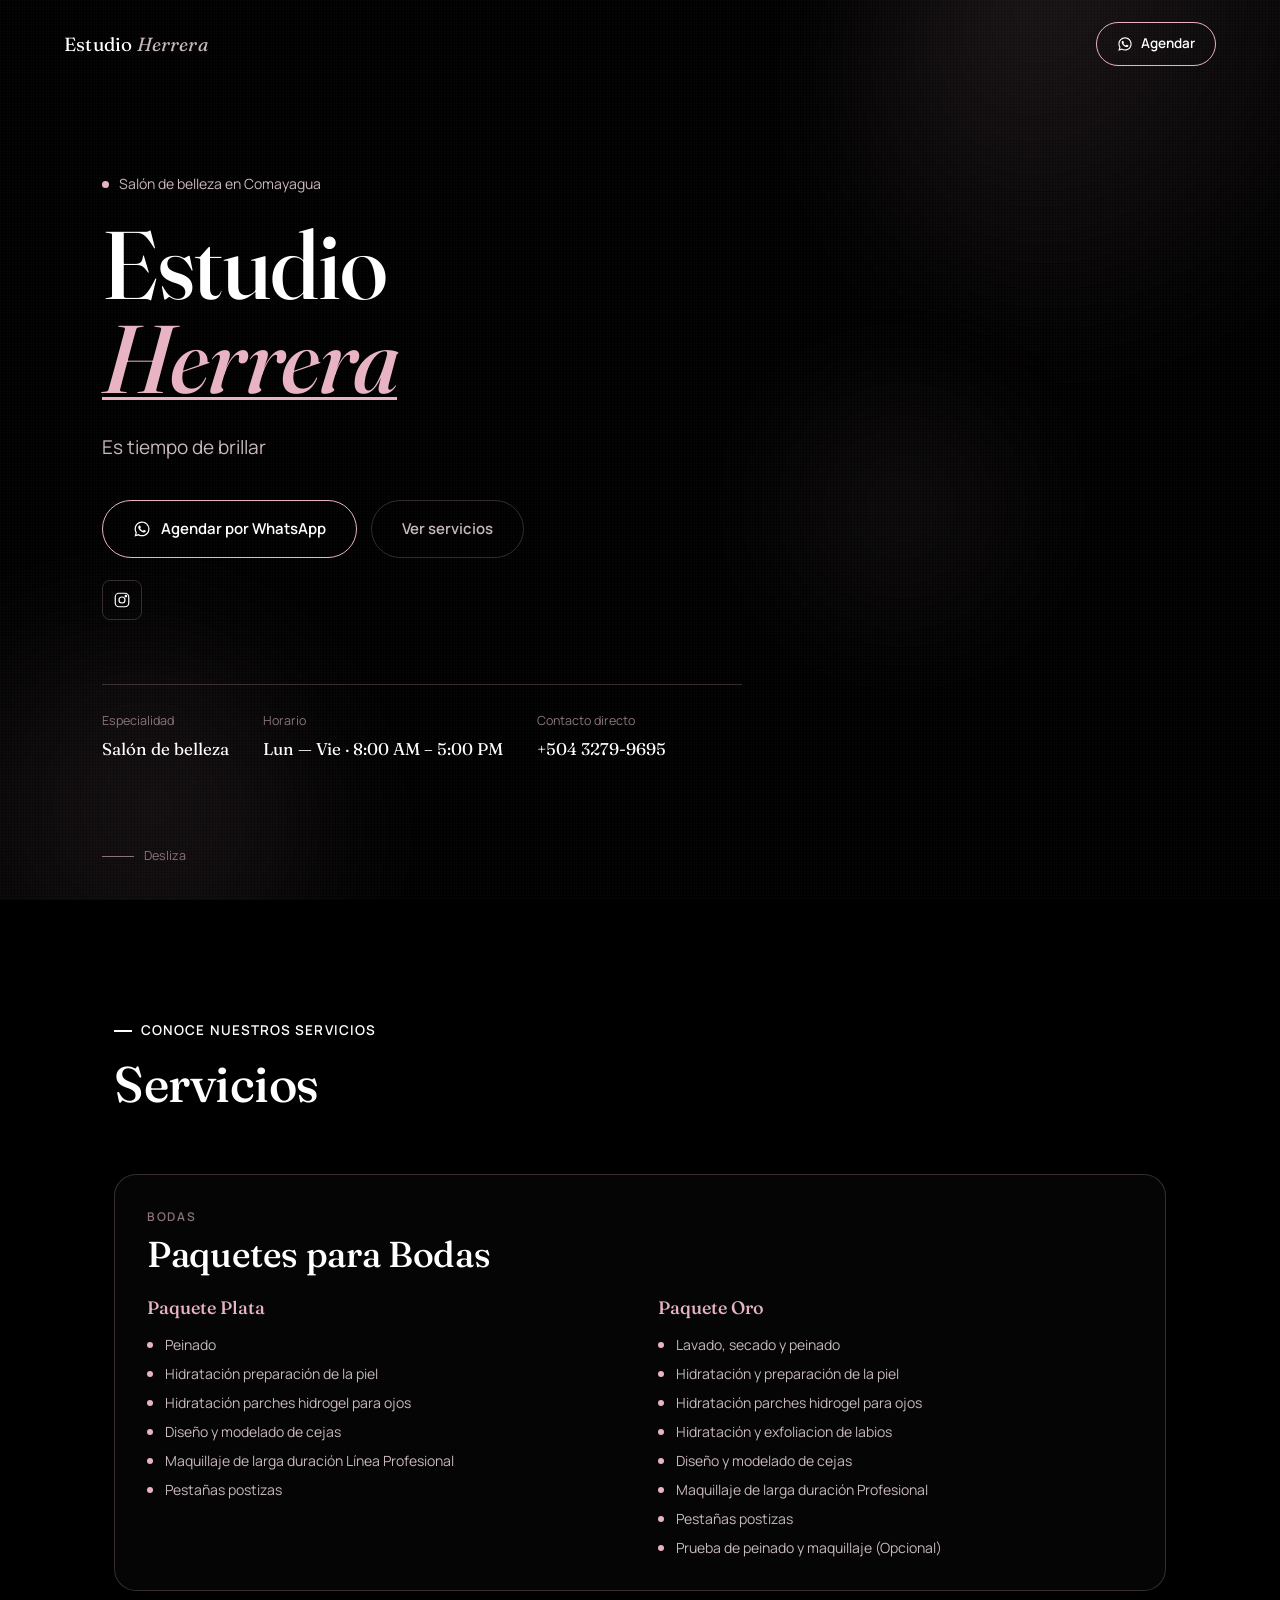
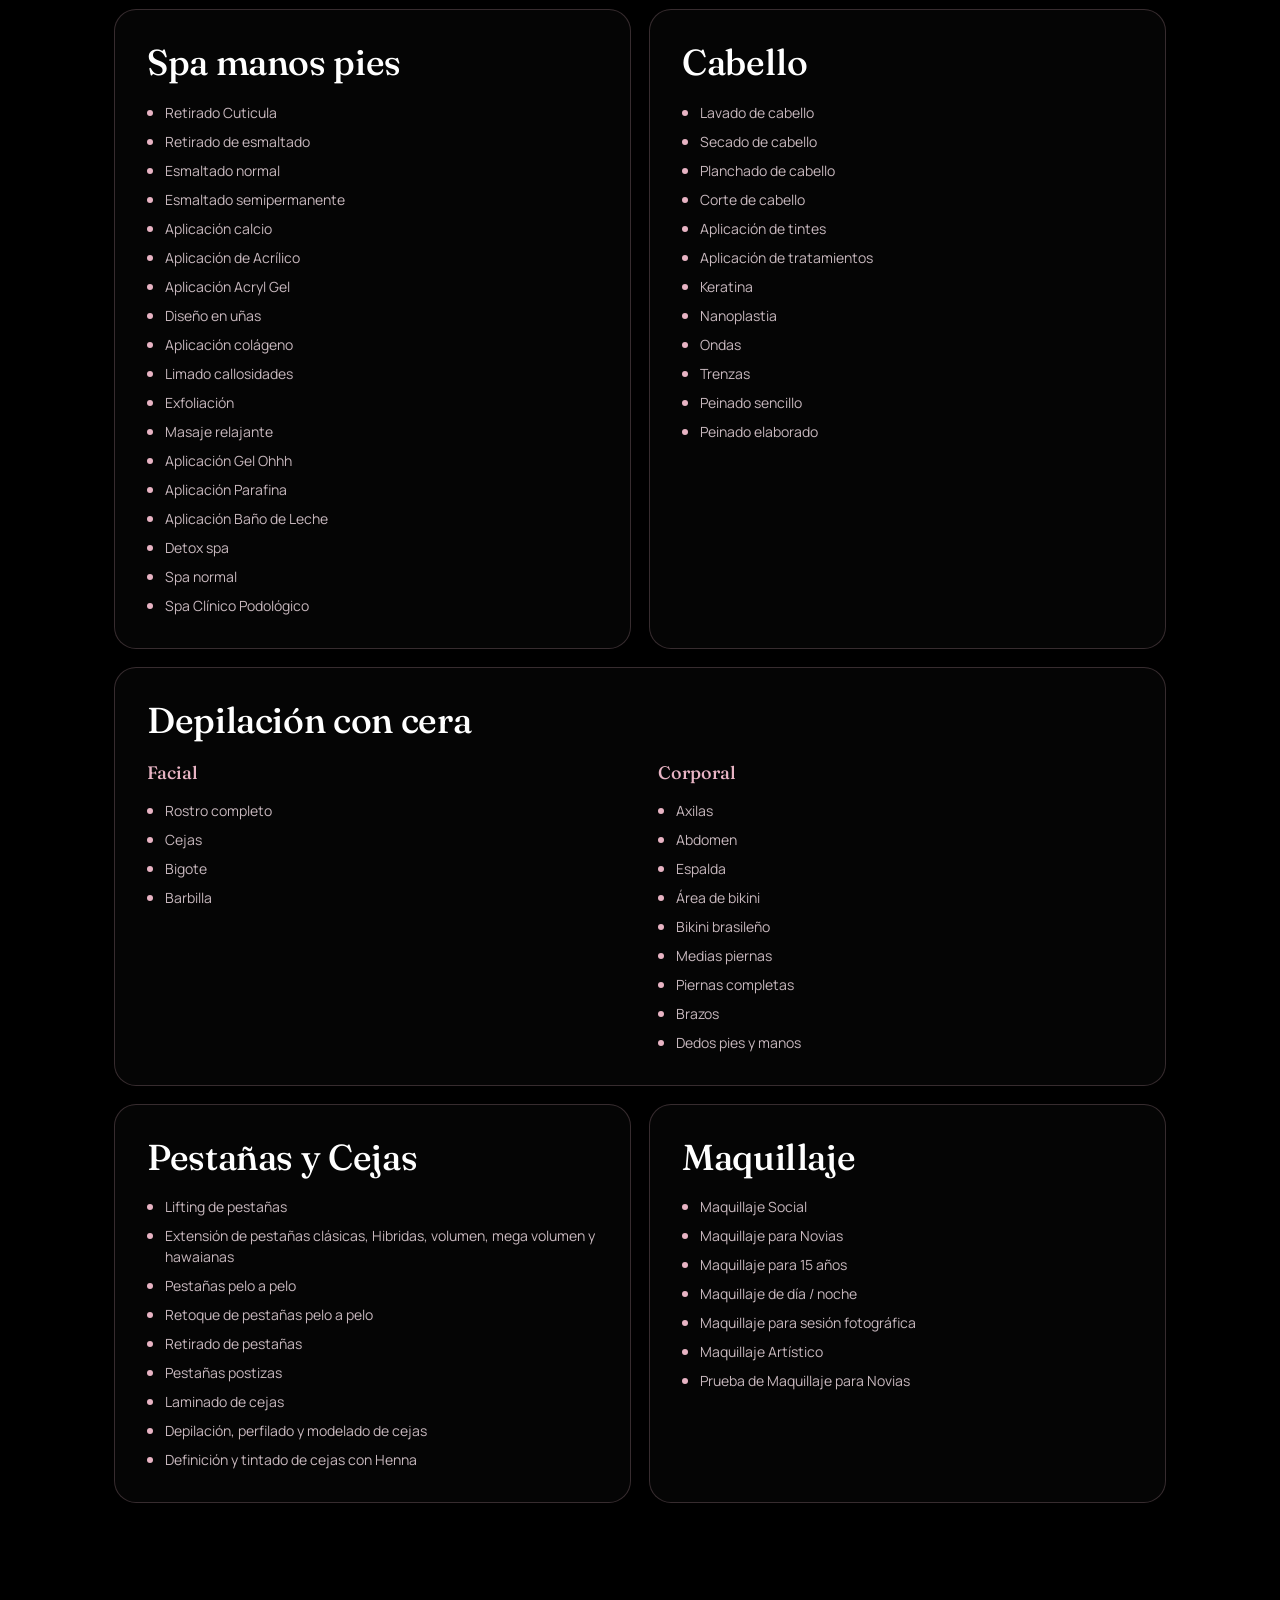
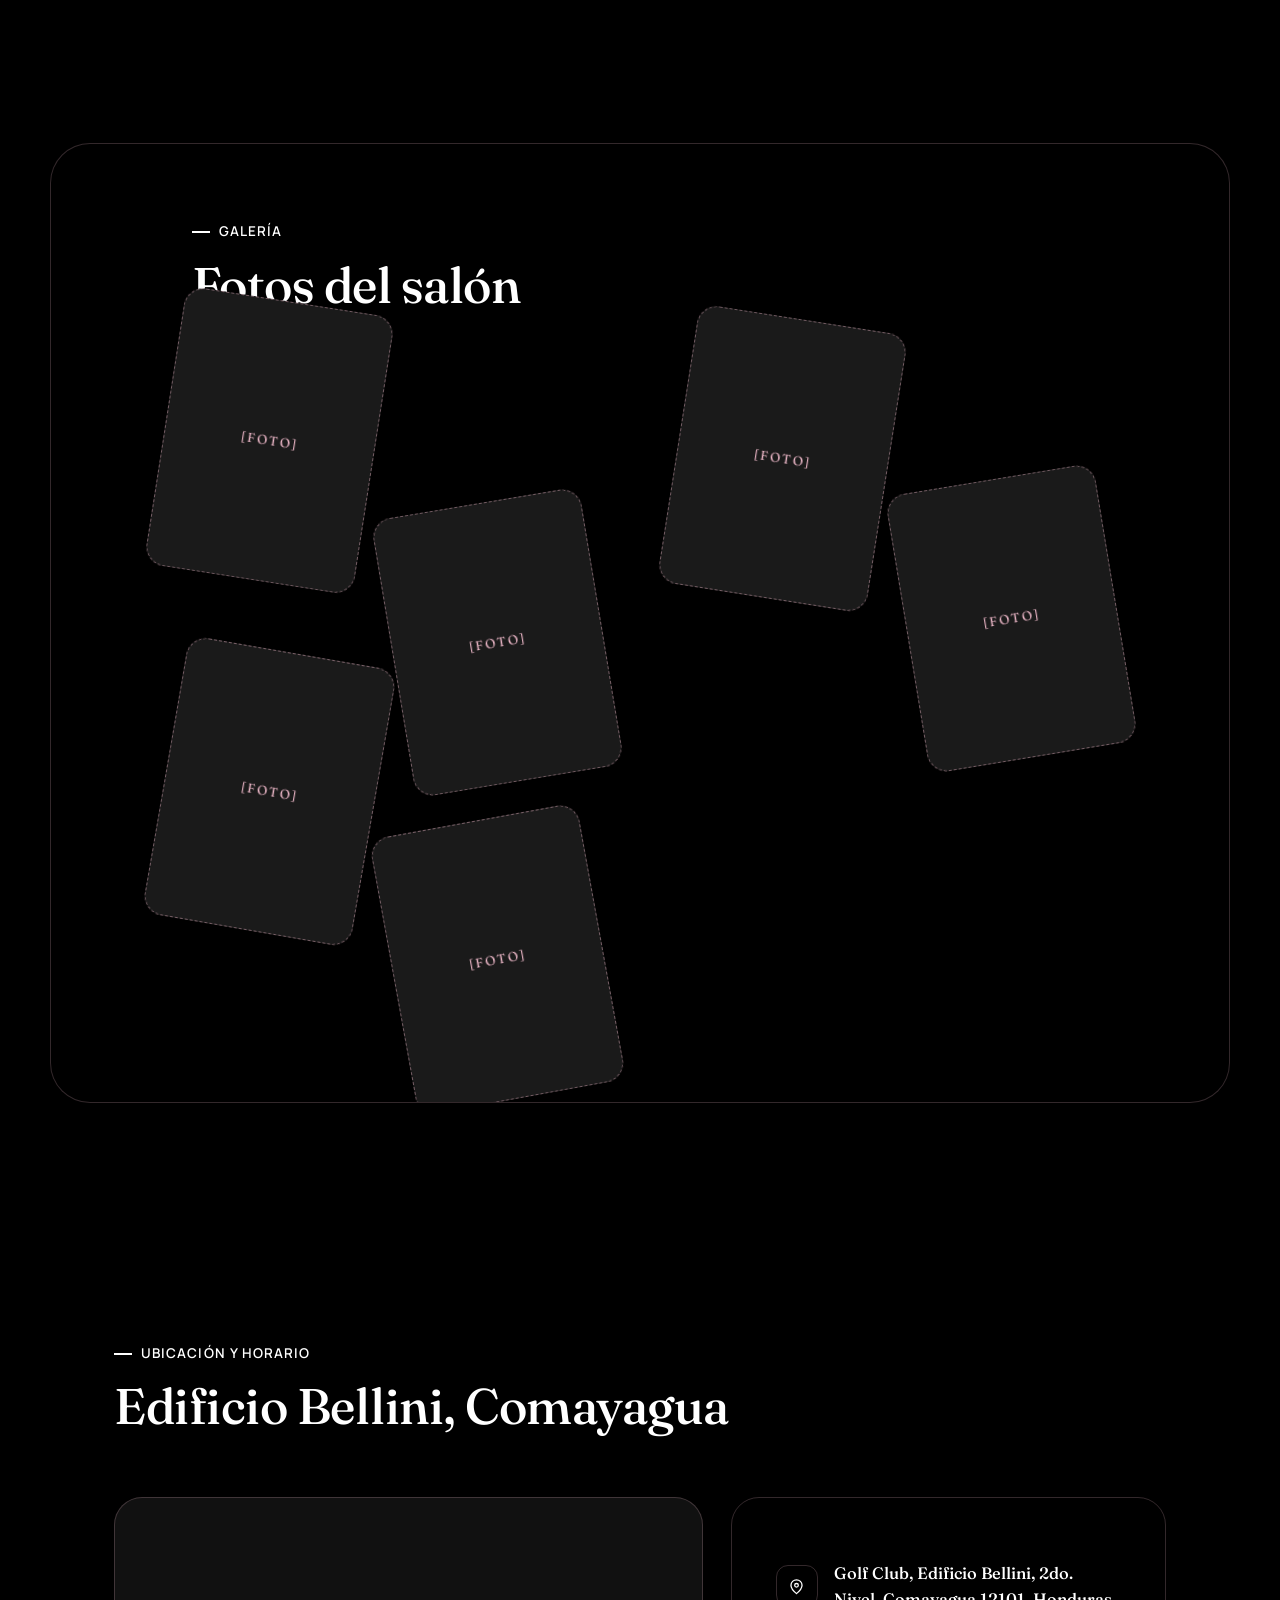
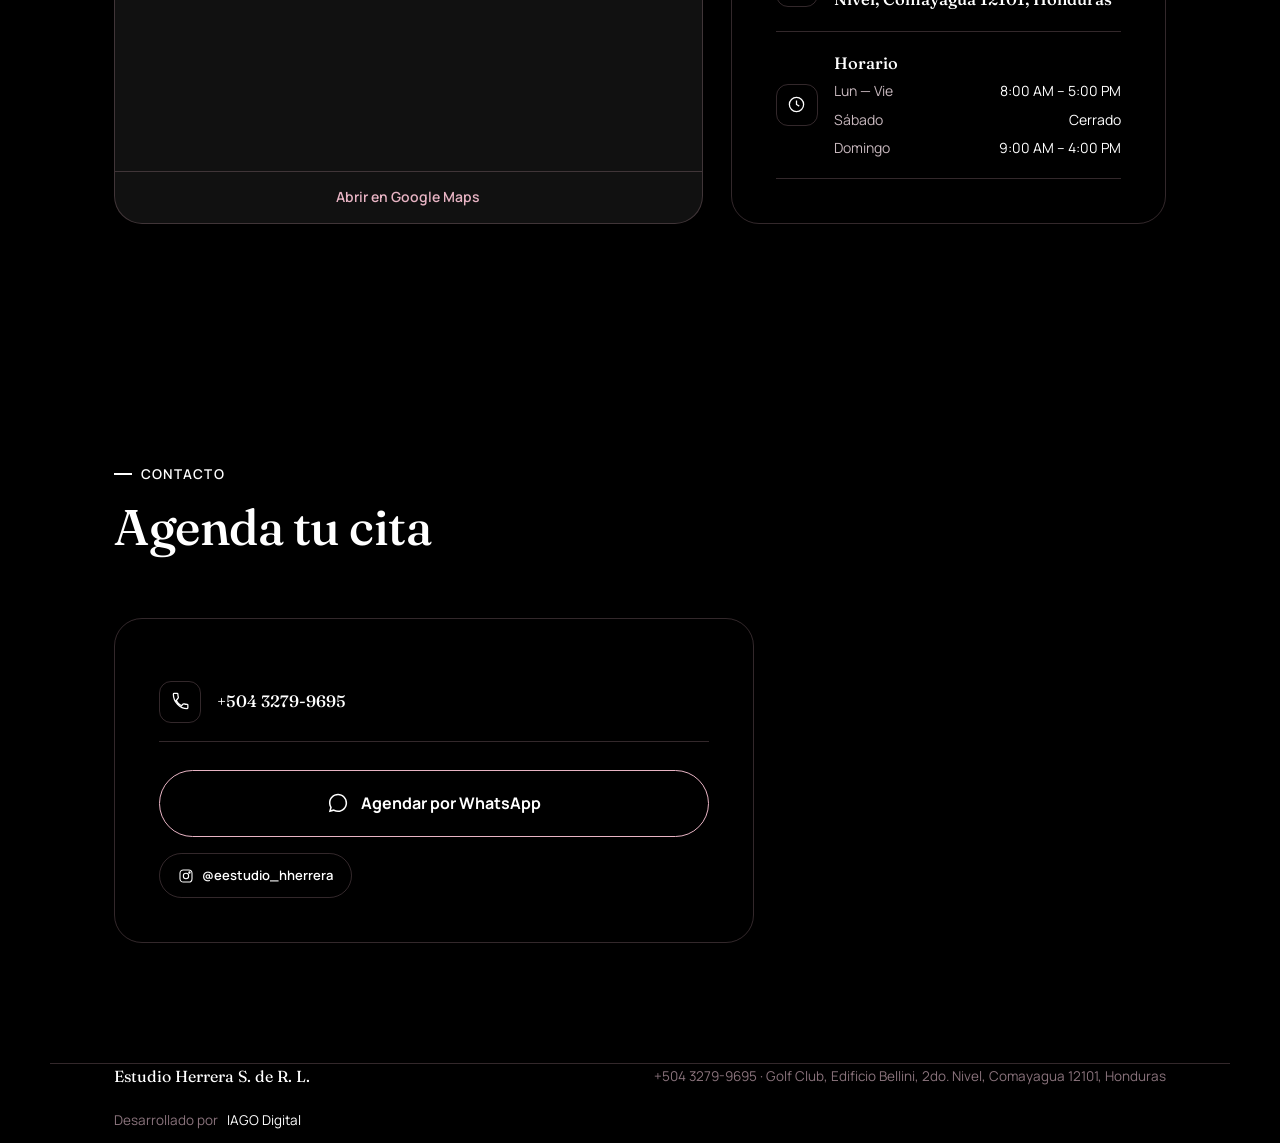
==== index.html @ 29c62c97 "Reskin the salon template for Estudio Herrera. Use the Comayagua address, WhatsApp, hours, Instagram" ====
<!DOCTYPE html>
<html lang="es">
<head>
<meta charset="UTF-8">
<meta name="viewport" content="width=device-width, initial-scale=1.0, viewport-fit=cover">
<meta name="description" content="Estudio Herrera, salón de belleza en Golf Club, Edificio Bellini, 2do. Nivel, Comayagua. Cabello, maquillaje, pestañas, cejas, spa de manos y pies, depilación con cera y paquetes para bodas. Agenda por WhatsApp.">
<meta name="theme-color" content="#000000">
<title>Estudio Herrera | Salón de Belleza en Comayagua</title>
<link rel="stylesheet" href="styles.css">
</head>
<body>

<nav class="nav" id="nav">
  <a href="#top" class="nav-brand" id="nav-brand"><span id="nav-name"></span></a>
  <a href="#" class="nav-cta" id="nav-whatsapp" target="_blank" rel="noopener">
    <svg viewBox="0 0 24 24" fill="currentColor" aria-hidden="true"><path d="M12.04 2C6.58 2 2.13 6.45 2.13 11.91c0 1.75.46 3.46 1.32 4.96L2.05 22l5.25-1.38a9.9 9.9 0 0 0 4.74 1.21h.01c5.46 0 9.9-4.45 9.9-9.91 0-2.65-1.03-5.13-2.9-7C17.18 3.03 14.7 2 12.04 2Zm0 18.14h-.01a8.2 8.2 0 0 1-4.19-1.15l-.3-.18-3.12.82.83-3.04-.2-.31a8.23 8.23 0 0 1-1.26-4.37c0-4.55 3.7-8.25 8.26-8.25 2.2 0 4.27.86 5.83 2.42a8.18 8.18 0 0 1 2.41 5.84c0 4.55-3.71 8.22-8.25 8.22Zm4.52-6.16c-.25-.12-1.47-.72-1.69-.81-.23-.08-.4-.12-.56.13-.17.25-.65.81-.79.97-.15.17-.29.19-.54.06-.25-.12-1.04-.38-1.99-1.22-.73-.66-1.23-1.46-1.37-1.71-.15-.25-.02-.38.11-.51.11-.11.25-.29.37-.44.12-.15.16-.25.24-.42.08-.17.04-.31-.02-.44-.06-.12-.56-1.34-.76-1.84-.2-.48-.4-.42-.56-.42h-.48c-.17 0-.44.06-.67.31-.23.25-.87.85-.87 2.08 0 1.22.89 2.4 1.02 2.57.12.17 1.75 2.67 4.24 3.75.59.26 1.06.41 1.42.52.6.19 1.14.16 1.57.1.48-.07 1.47-.6 1.68-1.18.21-.58.21-1.08.15-1.18-.06-.1-.23-.16-.48-.28Z"/></svg>
    <span id="nav-cta-label"></span>
  </a>
</nav>

<header class="hero" id="top">
  <div class="hero-media" id="hero-media" hidden>
    <img src="" alt="" class="hero-img" id="hero-img">
    <div class="hero-media-overlay"></div>
  </div>
  <div class="hero-field">
    <div class="blob blob-a" data-parallax="0.18"></div>
    <div class="blob blob-b" data-parallax="0.28"></div>
    <div class="blob blob-c" data-parallax="0.4"></div>
  </div>
  <div class="hero-grain"></div>

  <div class="wrap hero-inner">
    <div class="eyebrow-row" data-reveal style="--delay:0s">
      <span class="eyebrow-dot"></span>
      <span id="hero-eyebrow"></span>
    </div>
    <h1 data-reveal style="--delay:.1s" id="hero-title"></h1>
    <p class="hero-desc" data-reveal style="--delay:.2s" id="hero-sub"></p>
    <div class="hero-actions" data-reveal style="--delay:.3s">
      <a href="#" class="btn btn-primary" id="hero-whatsapp" target="_blank" rel="noopener">
        <svg viewBox="0 0 24 24" fill="currentColor" aria-hidden="true"><path d="M12.04 2C6.58 2 2.13 6.45 2.13 11.91c0 1.75.46 3.46 1.32 4.96L2.05 22l5.25-1.38a9.9 9.9 0 0 0 4.74 1.21h.01c5.46 0 9.9-4.45 9.9-9.91 0-2.65-1.03-5.13-2.9-7C17.18 3.03 14.7 2 12.04 2Zm0 18.14h-.01a8.2 8.2 0 0 1-4.19-1.15l-.3-.18-3.12.82.83-3.04-.2-.31a8.23 8.23 0 0 1-1.26-4.37c0-4.55 3.7-8.25 8.26-8.25 2.2 0 4.27.86 5.83 2.42a8.18 8.18 0 0 1 2.41 5.84c0 4.55-3.71 8.22-8.25 8.22Zm4.52-6.16c-.25-.12-1.47-.72-1.69-.81-.23-.08-.4-.12-.56.13-.17.25-.65.81-.79.97-.15.17-.29.19-.54.06-.25-.12-1.04-.38-1.99-1.22-.73-.66-1.23-1.46-1.37-1.71-.15-.25-.02-.38.11-.51.11-.11.25-.29.37-.44.12-.15.16-.25.24-.42.08-.17.04-.31-.02-.44-.06-.12-.56-1.34-.76-1.84-.2-.48-.4-.42-.56-.42h-.48c-.17 0-.44.06-.67.31-.23.25-.87.85-.87 2.08 0 1.22.89 2.4 1.02 2.57.12.17 1.75 2.67 4.24 3.75.59.26 1.06.41 1.42.52.6.19 1.14.16 1.57.1.48-.07 1.47-.6 1.68-1.18.21-.58.21-1.08.15-1.18-.06-.1-.23-.16-.48-.28Z"/></svg>
        <span id="hero-cta"></span>
      </a>
      <a href="#servicios" class="btn btn-ghost" id="hero-secondary"></a>
    </div>
    <div class="hero-social" data-reveal style="--delay:.32s">
      <a href="#" class="hero-social-btn" id="hero-instagram" target="_blank" rel="noopener" aria-label="Instagram">
        <svg viewBox="0 0 24 24" fill="none" stroke="currentColor" stroke-width="1.6" aria-hidden="true"><rect x="3" y="3" width="18" height="18" rx="5"/><circle cx="12" cy="12" r="4"/><circle cx="17.2" cy="6.8" r="1"/></svg>
      </a>
    </div>
    <div class="hero-meta" data-reveal style="--delay:.35s">
      <div class="item">
        <span class="label" id="meta-specialty-label"></span>
        <span class="value" id="meta-specialty"></span>
      </div>
      <div class="item">
        <span class="label" id="meta-hours-label"></span>
        <span class="value" id="meta-hours"></span>
      </div>
      <div class="item">
        <span class="label" id="meta-contact-label"></span>
        <span class="value" id="meta-contact"></span>
      </div>
    </div>
  </div>
  <div class="scroll-cue" id="scroll-cue"><span class="line"></span><span id="hero-scroll"></span></div>
</header>

<section id="servicios">
  <div class="wrap">
    <div class="section-head">
      <div class="kicker" data-reveal id="services-eyebrow"></div>
      <h2 data-reveal style="--delay:.05s" id="services-title"></h2>
    </div>
    <div class="service-cards" id="services-grid"></div>
  </div>
</section>

<section id="galeria">
  <div class="wrap gallery">
    <div class="panel-pad">
      <div class="section-head">
        <div class="kicker" data-reveal id="gallery-eyebrow"></div>
        <h2 data-reveal style="--delay:.05s" id="gallery-title"></h2>
      </div>
      <div class="gallery-grid" id="gallery-grid"></div>
    </div>
  </div>
</section>

<section id="ubicacion">
  <div class="wrap">
    <div class="section-head">
      <div class="kicker" data-reveal id="visit-eyebrow"></div>
      <h2 data-reveal style="--delay:.05s" id="visit-title"></h2>
    </div>
    <div class="location-grid">
      <div class="map-frame" data-reveal>
        <iframe id="map-frame" title="Mapa de Estudio Herrera" loading="lazy" referrerpolicy="no-referrer-when-downgrade"></iframe>
        <a class="map-link" id="map-link" target="_blank" rel="noopener"></a>
      </div>
      <div class="contact-card" data-reveal style="--delay:.08s">
        <div class="contact-row">
          <div class="ic"><svg viewBox="0 0 24 24" fill="none" stroke="currentColor" stroke-width="1.6" aria-hidden="true"><path d="M12 21c4-3.2 7-6.6 7-10.5A7 7 0 0 0 5 10.5C5 14.4 8 17.8 12 21Z"/><circle cx="12" cy="10.5" r="2.3"/></svg></div>
          <div class="txt"><a id="contact-address" target="_blank" rel="noopener"></a></div>
        </div>
        <div class="contact-row">
          <div class="ic"><svg viewBox="0 0 24 24" fill="none" stroke="currentColor" stroke-width="1.6" aria-hidden="true"><circle cx="12" cy="12" r="9"/><path d="M12 7v5l3.5 2"/></svg></div>
          <div class="txt">
            <b id="contact-hours-title"></b>
            <div class="hours-stack" id="contact-hours"></div>
          </div>
        </div>
      </div>
    </div>
  </div>
</section>

<section id="contacto">
  <div class="wrap">
    <div class="section-head">
      <div class="kicker" data-reveal id="contact-eyebrow"></div>
      <h2 data-reveal style="--delay:.05s" id="contact-title"></h2>
    </div>
    <div class="contact-card contact-card-solo" data-reveal style="--delay:.08s">
      <div class="contact-row">
        <div class="ic"><svg viewBox="0 0 24 24" fill="none" stroke="currentColor" stroke-width="1.6" aria-hidden="true"><path d="M6.6 10.8c1.4 2.8 3.8 5.2 6.6 6.6l2.2-2.2c.3-.3.7-.4 1.1-.3 1.2.4 2.5.6 3.8.6.6 0 1 .4 1 1V20c0 .6-.4 1-1 1C11.4 21 3 12.6 3 2.7c0-.6.4-1 1-1H7.7c.6 0 1 .4 1 1 0 1.3.2 2.6.6 3.8.1.4 0 .8-.3 1.1L6.6 10.8Z"/></svg></div>
        <div class="txt"><a id="contact-phone"></a><span id="contact-phone-note"></span></div>
      </div>
      <a href="#" class="contact-cta-big" id="contact-whatsapp" target="_blank" rel="noopener">
        <svg viewBox="0 0 24 24" fill="currentColor" aria-hidden="true"><path d="M12.04 2C6.58 2 2.13 6.45 2.13 11.91c0 1.75.46 3.46 1.32 4.96L2.05 22l5.25-1.38a9.9 9.9 0 0 0 4.74 1.21h.01c5.46 0 9.9-4.45 9.9-9.91 0-2.65-1.03-5.13-2.9-7C17.18 3.03 14.7 2 12.04 2Zm0 18.14h-.01a8.2 8.2 0 0 1-4.19-1.15l-.3-.18-3.12.82.83-3.04-.2-.31a8.23 8.23 0 0 1-1.26-4.37c0-4.55 3.7-8.25 8.26-8.25 2.2 0 4.27.86 5.83 2.42a8.18 8.18 0 0 1 2.41 5.84c0 4.55-3.71 8.22-8.25 8.22Z"/></svg>
        <span id="contact-cta"></span>
      </a>
      <div class="social-row">
        <a href="#" class="social-pill" id="social-instagram" target="_blank" rel="noopener">
          <svg viewBox="0 0 24 24" fill="none" stroke="currentColor" stroke-width="1.6" aria-hidden="true"><rect x="3" y="3" width="18" height="18" rx="5"/><circle cx="12" cy="12" r="4"/><circle cx="17.2" cy="6.8" r="1"/></svg>
          <span id="social-instagram-label"></span>
        </a>
      </div>
    </div>
  </div>
</section>

<footer class="wrap">
  <div class="footer-inner">
    <div class="footer-row">
      <span class="fbrand" id="footer-brand"></span>
      <span id="footer-meta"></span>
    </div>
    <div class="foot-credit">
      <span id="footer-credit-label"></span>
      <a id="footer-credit-link" target="_blank" rel="noopener"></a>
    </div>
  </div>
</footer>

<div class="lightbox" id="gallery-lightbox" hidden aria-hidden="true" role="dialog" aria-modal="true">
  <button type="button" class="lightbox-close" id="lightbox-close">
    <svg viewBox="0 0 24 24" fill="none" stroke="currentColor" stroke-width="1.8" aria-hidden="true"><path d="M6 6l12 12M18 6L6 18" stroke-linecap="round"/></svg>
  </button>
  <button type="button" class="lightbox-nav lightbox-prev" id="lightbox-prev">
    <svg viewBox="0 0 24 24" fill="none" stroke="currentColor" stroke-width="1.8" aria-hidden="true"><path d="M15 6l-6 6 6 6" stroke-linecap="round" stroke-linejoin="round"/></svg>
  </button>
  <button type="button" class="lightbox-nav lightbox-next" id="lightbox-next">
    <svg viewBox="0 0 24 24" fill="none" stroke="currentColor" stroke-width="1.8" aria-hidden="true"><path d="M9 6l6 6-6 6" stroke-linecap="round" stroke-linejoin="round"/></svg>
  </button>
  <div class="lightbox-panel">
    <img src="" alt="" class="lightbox-img" id="lightbox-img" decoding="async">
  </div>
  <div class="lightbox-counter" id="lightbox-counter" aria-live="polite"></div>
</div>

<script src="config.js"></script>
<script>
(function () {
  const c = CONFIG;
  const u = c.ui;
  const waLink = `https://wa.me/${c.whatsappNumber}?text=${encodeURIComponent(c.whatsappDefaultMessage)}`;

  function esc(value) {
    return String(value ?? "").replace(/[&<>"']/g, (ch) => ({
      "&": "&amp;",
      "<": "&lt;",
      ">": "&gt;",
      '"': "&quot;",
      "'": "&#39;"
    }[ch]));
  }

  document.documentElement.lang = c.lang || "es";
  document.title = u.pageTitle || `${c.brandName} — ${c.tagline}`;
  const description = document.querySelector('meta[name="description"]');
  if (description) description.content = u.metaDescription;

  const address = c.address || {};
  const addressText = address.full || c.address || "";
  const jsonLd = {
    "@context": "https://schema.org",
    "@type": "BeautySalon",
    name: c.brandName,
    legalName: c.legalName,
    description: u.metaDescription,
    telephone: c.phoneE164,
    address: {
      "@type": "PostalAddress",
      streetAddress: address.street,
      addressLocality: address.locality,
      postalCode: address.postalCode,
      addressCountry: address.country
    },
    geo: c.geo ? {
      "@type": "GeoCoordinates",
      latitude: c.geo.latitude,
      longitude: c.geo.longitude
    } : undefined,
    hasMap: c.mapsUrl,
    sameAs: c.instagramUrl ? [c.instagramUrl] : undefined,
    openingHoursSpecification: (c.hours || []).filter((hour) => hour.opens).map((hour) => ({
      "@type": "OpeningHoursSpecification",
      dayOfWeek: hour.days,
      opens: hour.opens,
      closes: hour.closes
    }))
  };
  const ldScript = document.createElement("script");
  ldScript.type = "application/ld+json";
  ldScript.textContent = JSON.stringify(jsonLd);
  document.head.appendChild(ldScript);
  const theme = document.querySelector('meta[name="theme-color"]');
  if (theme && c.colors.cream) theme.content = c.colors.cream;

  const colorMap = {
    cream: "--cream",
    cream2: "--cream-2",
    ink: "--ink",
    inkSoft: "--ink-soft",
    inkFaint: "--ink-faint",
    accent: "--accent",
    accentInv: "--accent-inv",
    accentHover: "--accent-hover",
    gray: "--gray",
    grayLight: "--gray-light",
    line: "--line",
    lineStrong: "--line-strong"
  };
  const rootStyle = document.documentElement.style;
  Object.entries(colorMap).forEach(([key, cssVar]) => {
    if (c.colors[key]) rootStyle.setProperty(cssVar, c.colors[key]);
  });

  const brandParts = c.brandName.trim().split(/\s+/);
  const navName = document.getElementById("nav-name");
  if (brandParts.length > 1) {
    const last = brandParts.pop();
    navName.innerHTML = `${esc(brandParts.join(" "))} <em>${esc(last)}</em>`;
  } else {
    navName.textContent = c.brandName;
  }

  document.getElementById("nav-cta-label").textContent = u.navBook;
  document.getElementById("hero-eyebrow").textContent = c.heroEyebrow;
  document.getElementById("hero-sub").textContent = c.heroSub;
  document.getElementById("hero-cta").textContent = u.heroCta;
  document.getElementById("hero-secondary").textContent = u.heroSecondary;
  document.getElementById("hero-scroll").textContent = u.heroScroll;
  document.getElementById("meta-specialty-label").textContent = u.metaSpecialty;
  document.getElementById("meta-specialty").textContent = c.specialty || c.tagline;
  document.getElementById("meta-hours-label").textContent = u.metaHours;
  document.getElementById("meta-contact-label").textContent = u.metaContact;
  document.getElementById("meta-contact").textContent = c.phoneDisplay;
  if (c.hours[0]) {
    document.getElementById("meta-hours").textContent = `${c.hours[0].day} · ${c.hours[0].time}`;
  }

  const title = document.getElementById("hero-title");
  (c.heroHeadlineLines || []).forEach((line, index, lines) => {
    if (index > 0) title.append(document.createElement("br"));
    if (lines.length > 1 && index === lines.length - 1) {
      const accent = document.createElement("span");
      accent.className = "accent-word";
      accent.textContent = line;
      title.append(accent);
    } else {
      title.append(document.createTextNode(line));
    }
  });

  ["nav-whatsapp", "hero-whatsapp", "contact-whatsapp"].forEach((id) => {
    const el = document.getElementById(id);
    el.href = waLink;
  });
  document.getElementById("nav-whatsapp").setAttribute("aria-label", u.whatsappLabel);

  const heroInsta = document.getElementById("hero-instagram");
  const socialInsta = document.getElementById("social-instagram");
  [heroInsta, socialInsta].filter(Boolean).forEach((el) => {
    el.href = c.instagramUrl;
    el.setAttribute("aria-label", c.instagramHandle);
  });
  document.getElementById("social-instagram-label").textContent = c.instagramHandle;

  const heroEl = document.querySelector(".hero");
  const heroMedia = document.getElementById("hero-media");
  const heroImg = document.getElementById("hero-img");
  if (c.heroImage) {
    heroImg.alt = `${c.brandName} — ${c.tagline}`;
    const heroProbe = new Image();
    heroProbe.onload = () => {
      heroImg.src = c.heroImage;
      heroMedia.hidden = false;
      heroEl.classList.add("has-hero-image");
    };
    heroProbe.src = c.heroImage;
  }

  document.getElementById("services-eyebrow").textContent = u.servicesEyebrow;
  document.getElementById("services-title").textContent = u.servicesTitle;
  document.getElementById("gallery-eyebrow").textContent = u.galleryEyebrow;
  document.getElementById("gallery-title").textContent = u.galleryTitle;
  document.getElementById("visit-eyebrow").textContent = u.visitEyebrow;
  document.getElementById("visit-title").textContent = u.visitTitle;
  document.getElementById("contact-eyebrow").textContent = u.contactEyebrow;
  document.getElementById("contact-title").textContent = u.contactTitle;

  const addressLink = document.getElementById("contact-address");
  addressLink.textContent = addressText;
  addressLink.href = c.mapsUrl;
  const phoneLink = document.getElementById("contact-phone");
  phoneLink.textContent = c.phoneDisplay;
  phoneLink.href = `tel:${c.phoneE164}`;
  document.getElementById("contact-phone-note").hidden = true;
  document.getElementById("contact-hours-title").textContent = u.metaHours;
  document.getElementById("contact-cta").textContent = u.footerCta;
  document.getElementById("contact-hours").innerHTML = (c.hours || []).map((hour) => `
    <div class="hours-line"><span>${esc(hour.day)}</span><span>${esc(hour.time)}</span></div>
  `).join("");

  const mapFrame = document.getElementById("map-frame");
  if (mapFrame && c.mapsEmbedUrl) {
    mapFrame.src = c.mapsEmbedUrl;
    mapFrame.title = u.mapTitle;
  }
  const mapLink = document.getElementById("map-link");
  mapLink.href = c.mapsUrl;
  mapLink.textContent = u.mapCta;

  document.getElementById("footer-brand").textContent = c.legalName || c.brandName;
  document.getElementById("footer-meta").textContent = `${c.phoneDisplay} · ${addressText}`;
  document.getElementById("footer-credit-label").textContent = c.credit.label;
  const creditLink = document.getElementById("footer-credit-link");
  creditLink.href = c.credit.url;
  creditLink.textContent = c.credit.name;

  const lightbox = document.getElementById("gallery-lightbox");
  lightbox.setAttribute("aria-label", u.lightboxLabel);
  document.getElementById("lightbox-close").setAttribute("aria-label", u.lightboxClose);
  document.getElementById("lightbox-prev").setAttribute("aria-label", u.lightboxPrev);
  document.getElementById("lightbox-next").setAttribute("aria-label", u.lightboxNext);

  const servicesGrid = document.getElementById("services-grid");
  const itemList = (items) => (items || []).map((item) => `<li>${esc(item)}</li>`).join("");
  servicesGrid.innerHTML = (c.services || []).map((service, index) => {
    const groups = service.groups && service.groups.length
      ? `<div class="service-groups">${service.groups.map((group) => `
          <div class="service-group">
            <h4>${esc(group.name)}</h4>
            <ul class="service-details">${itemList(group.items)}</ul>
          </div>`).join("")}</div>`
      : `<ul class="service-details">${itemList(service.items)}</ul>`;
    const kicker = service.label && service.label !== service.name
      ? `<p class="service-kicker">${esc(service.label)}</p>`
      : "";
    const price = service.price ? `<p class="service-price">${esc(service.price)}</p>` : "";
    return `
      <article class="service-card${service.wide ? " is-wide" : ""}" data-reveal style="--delay:${Math.min(index, 6) * 0.05}s">
        ${kicker}
        <h3>${esc(service.name)}</h3>
        ${price}
        ${groups}
      </article>`;
  }).join("");

  const ritualViewport = document.getElementById("ritual-carousel");
  const ritualTrack = document.getElementById("ritual-track");
  if (ritualTrack && ritualViewport && c.ritualSteps && c.ritualSteps.length) {
    ritualViewport.setAttribute("aria-label", u.ritualTitle);
    const slide = (step) => `
      <article class="ritual-slide">
        <div class="ritual-slide-media">
          <img src="${esc(step.img)}" alt="${esc(step.title)}" loading="lazy" decoding="async">
        </div>
        <div class="ritual-slide-time">${esc(step.time)}</div>
        <h3 class="ritual-slide-title">${esc(step.title)}</h3>
      </article>`;
    const slides = c.ritualSteps.map(slide).join("");
    const reducedMotion = window.matchMedia("(prefers-reduced-motion: reduce)").matches;
    ritualTrack.innerHTML = reducedMotion ? slides : slides + slides;

    const pxPerSec = 42;
    const dragThreshold = 8;
    let paused = false;
    let pauseTimer = 0;
    let inView = false;
    let offset = 0;
    let half = 0;
    let lastTs = 0;
    let pointerDown = false;
    let dragging = false;
    let dragX = 0;
    let dragOrigin = 0;

    const measure = () => { half = ritualTrack.scrollWidth / 2; };
    const apply = () => {
      if (half > 0) offset = ((offset % half) + half) % half;
      ritualTrack.style.transform = `translate3d(${-offset}px,0,0)`;
    };
    const pauseAuto = (ms = 2400) => {
      paused = true;
      clearTimeout(pauseTimer);
      pauseTimer = setTimeout(() => { paused = false; }, ms);
    };
    const carouselIO = new IntersectionObserver((entries) => {
      inView = entries.some((entry) => entry.isIntersecting);
    }, { threshold: 0.12 });
    carouselIO.observe(ritualViewport);

    const onResize = () => {
      const prevHalf = half;
      measure();
      if (prevHalf > 0 && half > 0) offset = offset * (half / prevHalf);
      apply();
    };
    window.addEventListener("resize", onResize, { passive: true });
    if (document.fonts && document.fonts.ready) {
      document.fonts.ready.then(() => { measure(); apply(); }).catch(() => {});
    }
    requestAnimationFrame(() => { measure(); apply(); });

    if (!reducedMotion) {
      const tick = (ts) => {
        if (!lastTs) lastTs = ts;
        const dt = Math.min(48, ts - lastTs) / 1000;
        lastTs = ts;
        if (!paused && !dragging && inView && half > 0) {
          offset += pxPerSec * dt;
          apply();
        }
        requestAnimationFrame(tick);
      };
      requestAnimationFrame(tick);
    }

    ritualViewport.addEventListener("pointerdown", (event) => {
      if (reducedMotion) return;
      if (event.pointerType === "mouse" && event.button !== 0) return;
      pointerDown = true;
      dragging = false;
      dragX = event.clientX;
      dragOrigin = offset;
    });
    ritualViewport.addEventListener("pointermove", (event) => {
      if (!pointerDown || reducedMotion) return;
      const dx = event.clientX - dragX;
      if (!dragging) {
        if (Math.abs(dx) < dragThreshold) return;
        dragging = true;
        paused = true;
        ritualViewport.classList.add("is-dragging");
        ritualViewport.setPointerCapture(event.pointerId);
      }
      offset = dragOrigin - dx;
      apply();
    });
    const endPointer = (event) => {
      if (!pointerDown) return;
      pointerDown = false;
      if (dragging) {
        dragging = false;
        ritualViewport.classList.remove("is-dragging");
        if (ritualViewport.hasPointerCapture(event.pointerId)) {
          ritualViewport.releasePointerCapture(event.pointerId);
        }
        pauseAuto();
      }
    };
    ritualViewport.addEventListener("pointerup", endPointer);
    ritualViewport.addEventListener("pointercancel", endPointer);
    ritualViewport.addEventListener("pointerleave", (event) => {
      if (dragging) endPointer(event);
    });
    ritualViewport.addEventListener("mouseenter", () => { paused = true; });
    ritualViewport.addEventListener("mouseleave", () => {
      if (!dragging) pauseAuto(400);
    });
  }

  const testimonialsGrid = document.getElementById("testimonials-grid");
  if (testimonialsGrid && c.testimonials && c.testimonials.length) {
    testimonialsGrid.innerHTML = c.testimonials.map((item, index) => `
      <div class="testimonial-card" data-reveal style="--delay:${index * 0.08}s">
        <blockquote>“${esc(item.quote)}”</blockquote>
        <div class="author">— ${esc(item.name)}</div>
      </div>
    `).join("");
  }

  const galleryGrid = document.getElementById("gallery-grid");
  const galleryImages = [];
  const gallerySrc = (item) => {
    if (!item) return "";
    if (typeof item === "string") return item;
    return item.src || "";
  };
  galleryGrid.innerHTML = (c.gallery || []).map((item, index) => {
    const src = gallerySrc(item);
    const label = (item && item.placeholder) || u.gallerySoon;
    if (!src) {
      return `
        <div class="gallery-tile is-placeholder" data-parallax-tile>
          <span class="gallery-placeholder-label">${esc(label)}</span>
        </div>`;
    }
    return `
      <div class="gallery-tile" data-parallax-tile data-gallery-idx="${index}" role="button" tabindex="0" aria-label="${esc(u.galleryImageAlt)} ${index + 1}">
        <img src="${esc(src)}" alt="${esc((item && item.alt) || u.galleryImageAlt)} ${index + 1}" class="gallery-img">
        <div class="zoom-hint" aria-hidden="true">
          <svg viewBox="0 0 24 24" fill="none" stroke="currentColor" stroke-width="1.6" aria-hidden="true"><circle cx="11" cy="11" r="7"/><path d="M21 21l-4.3-4.3M11 8v6M8 11h6" stroke-linecap="round"/></svg>
        </div>
        <div class="ph gallery-fallback">
          <svg viewBox="0 0 24 24" fill="none" stroke="currentColor" stroke-width="1.4" aria-hidden="true"><rect x="3" y="5" width="18" height="14" rx="2"/><circle cx="9" cy="10" r="2"/><path d="M21 17l-5.5-5.5L9 18"/></svg>
          <span>${esc(u.gallerySoon)}</span>
        </div>
      </div>`;
  }).join("");

  galleryGrid.querySelectorAll(".gallery-tile").forEach((tile) => {
    const img = tile.querySelector(".gallery-img");
    const fallback = tile.querySelector(".gallery-fallback");
    if (!img || !fallback) return;
    const index = parseInt(tile.dataset.galleryIdx, 10);
    const probe = new Image();
    probe.onload = () => {
      fallback.style.display = "none";
      tile.classList.add("has-image");
      galleryImages[index] = img.src;
    };
    probe.onerror = () => {
      img.style.display = "none";
      tile.removeAttribute("role");
      tile.removeAttribute("tabindex");
      tile.removeAttribute("aria-label");
      tile.style.cursor = "default";
    };
    probe.src = img.src;
  });

  (function initGalleryLightbox() {
    const lb = document.getElementById("gallery-lightbox");
    const lbImg = document.getElementById("lightbox-img");
    const lbCounter = document.getElementById("lightbox-counter");
    const btnClose = document.getElementById("lightbox-close");
    const btnPrev = document.getElementById("lightbox-prev");
    const btnNext = document.getElementById("lightbox-next");
    if (!lb || !lbImg) return;

    let current = 0;
    let touchStartX = 0;
    const available = () => galleryImages.map((src, index) => (src ? index : -1)).filter((index) => index >= 0);
    const showAt = (index) => {
      const items = available();
      if (!items.length) return;
      current = ((index % items.length) + items.length) % items.length;
      const srcIdx = items[current];
      lbImg.src = galleryImages[srcIdx];
      lbImg.alt = `${u.galleryImageAlt} ${srcIdx + 1}`;
      lbCounter.textContent = `${current + 1} / ${items.length}`;
      btnPrev.style.display = items.length > 1 ? "" : "none";
      btnNext.style.display = items.length > 1 ? "" : "none";
    };
    const open = (srcIdx) => {
      const items = available();
      const pos = items.indexOf(srcIdx);
      if (pos < 0) return;
      current = pos;
      showAt(current);
      lb.hidden = false;
      lb.setAttribute("aria-hidden", "false");
      document.body.classList.add("lightbox-open");
      requestAnimationFrame(() => lb.classList.add("is-open"));
      btnClose.focus();
    };
    const close = () => {
      lb.classList.remove("is-open");
      lb.setAttribute("aria-hidden", "true");
      document.body.classList.remove("lightbox-open");
      setTimeout(() => {
        lb.hidden = true;
        lbImg.removeAttribute("src");
      }, 320);
    };
    const step = (dir) => showAt(current + dir);

    galleryGrid.addEventListener("click", (event) => {
      const tile = event.target.closest(".gallery-tile.has-image");
      if (!tile) return;
      open(parseInt(tile.dataset.galleryIdx, 10));
    });
    galleryGrid.addEventListener("keydown", (event) => {
      if (event.key !== "Enter" && event.key !== " ") return;
      const tile = event.target.closest(".gallery-tile.has-image");
      if (!tile) return;
      event.preventDefault();
      open(parseInt(tile.dataset.galleryIdx, 10));
    });
    btnClose.addEventListener("click", close);
    btnPrev.addEventListener("click", () => step(-1));
    btnNext.addEventListener("click", () => step(1));
    lb.addEventListener("click", (event) => { if (event.target === lb) close(); });
    document.addEventListener("keydown", (event) => {
      if (lb.hidden) return;
      if (event.key === "Escape") close();
      if (event.key === "ArrowLeft") step(-1);
      if (event.key === "ArrowRight") step(1);
    });
    lb.addEventListener("touchstart", (event) => {
      touchStartX = event.changedTouches[0].clientX;
    }, { passive: true });
    lb.addEventListener("touchend", (event) => {
      const dx = event.changedTouches[0].clientX - touchStartX;
      if (Math.abs(dx) < 40) return;
      step(dx > 0 ? -1 : 1);
    }, { passive: true });
  })();

  const nav = document.getElementById("nav");
  const onNavScroll = () => nav.classList.toggle("scrolled", window.scrollY > 40);
  window.addEventListener("scroll", onNavScroll, { passive: true });
  onNavScroll();

  const reduced = window.matchMedia("(prefers-reduced-motion: reduce)").matches;
  const canHover = window.matchMedia("(hover: hover) and (pointer: fine)").matches;
  const isCoarse = window.matchMedia("(pointer: coarse)").matches;

  if (!reduced) {
    const io = new IntersectionObserver((entries) => {
      entries.forEach((entry) => {
        if (entry.isIntersecting) {
          entry.target.classList.add("is-visible");
          io.unobserve(entry.target);
        }
      });
    }, {
      threshold: isCoarse ? 0.06 : 0.12,
      rootMargin: isCoarse ? "0px" : "0px 0px -30px 0px"
    });
    document.querySelectorAll("[data-reveal]").forEach((el) => {
      if (el.closest(".hero")) return;
      io.observe(el);
    });

    const revealHeroContent = () => {
      document.querySelectorAll(".hero .hero-inner [data-reveal]").forEach((el) => {
        const delay = parseFloat(el.style.getPropertyValue("--delay")) || 0;
        setTimeout(() => el.classList.add("is-visible"), delay * 1000);
      });
      const meta = document.querySelector(".hero-meta");
      const cue = document.getElementById("scroll-cue");
      setTimeout(() => {
        if (meta) meta.classList.add("is-visible");
        if (cue) cue.classList.add("is-visible");
      }, 320);
    };
    requestAnimationFrame(revealHeroContent);
  } else {
    document.querySelectorAll("[data-reveal]").forEach((el) => el.classList.add("is-visible"));
    const cue = document.getElementById("scroll-cue");
    if (cue) cue.classList.add("is-visible");
  }

  if (!reduced) {
    const motion = {
      blobScroll: isCoarse ? 0.42 : 0.5,
      blobPointer: isCoarse ? 8 : 18,
      blobFloat: isCoarse ? 16 : 20,
      galleryY: isCoarse ? 60 : 110,
      galleryX: isCoarse ? 0 : 30,
      galleryRotate: isCoarse ? 0 : 2.5,
      galleryScale: isCoarse ? 0.05 : 0.06,
      tiltMax: canHover ? 14 : 11,
      tiltScroll: isCoarse ? 12 : 10,
      heroDrift: isCoarse ? 0.14 : 0.18,
      heroImgX: isCoarse ? 0 : 8
    };

    const blobs = document.querySelectorAll("[data-parallax]");
    const tiles = document.querySelectorAll("[data-parallax-tile]");
    const heroInner = document.querySelector(".hero-inner");
    const viewHeight = () => window.innerHeight;
    let ptrX = 0;
    let ptrY = 0;
    let ptrOn = false;

    const setPointer = (event) => {
      ptrX = (event.clientX / window.innerWidth - 0.5) * 2;
      ptrY = (event.clientY / window.innerHeight - 0.5) * 2;
      ptrOn = true;
    };
    const clearPointer = () => {
      ptrOn = false;
      ptrX = 0;
      ptrY = 0;
    };

    if (canHover) {
      window.addEventListener("pointermove", setPointer, { passive: true });
    } else {
      window.addEventListener("pointerdown", (event) => {
        if (event.pointerType === "touch") setPointer(event);
      }, { passive: true });
      window.addEventListener("pointermove", (event) => {
        if (event.pointerType === "touch") setPointer(event);
      }, { passive: true });
      window.addEventListener("pointerup", clearPointer, { passive: true });
      window.addEventListener("pointercancel", clearPointer, { passive: true });
    }

    document.querySelectorAll("[data-tilt]").forEach((card) => {
      const inner = card.querySelector(".about-card-inner") || card;
      const max = motion.tiltMax;
      let dragging = false;
      const applyTilt = (cx, cy) => {
        const rect = card.getBoundingClientRect();
        const px = (cx - rect.left) / rect.width;
        const py = (cy - rect.top) / rect.height;
        const ry = (px - 0.5) * max * 2;
        const rx = (0.5 - py) * max * 2;
        inner.style.setProperty("--rx", `${rx.toFixed(2)}deg`);
        inner.style.setProperty("--ry", `${ry.toFixed(2)}deg`);
        if (canHover) inner.style.boxShadow = `${ry * -0.8}px ${rx * 0.8 + 20}px 50px -12px rgba(0,0,0,0.22)`;
      };
      const resetTilt = () => {
        dragging = false;
        delete card.dataset.tiltActive;
        if (!canHover) return;
        inner.style.setProperty("--rx", "0deg");
        inner.style.setProperty("--ry", "0deg");
        inner.style.boxShadow = "";
      };
      card.addEventListener("pointerdown", (event) => {
        dragging = true;
        card.dataset.tiltActive = "1";
        applyTilt(event.clientX, event.clientY);
      }, { passive: true });
      card.addEventListener("pointermove", (event) => {
        if (dragging || canHover) applyTilt(event.clientX, event.clientY);
      }, { passive: true });
      card.addEventListener("pointerup", resetTilt, { passive: true });
      card.addEventListener("pointercancel", resetTilt, { passive: true });
      if (canHover) card.addEventListener("pointerleave", resetTilt, { passive: true });
    });

    if (tiles.length) {
      const galleryIO = new IntersectionObserver((entries) => {
        entries.forEach((entry) => entry.target.classList.toggle("in-view", entry.isIntersecting));
      }, { threshold: isCoarse ? 0.35 : 0.45 });
      tiles.forEach((tile) => galleryIO.observe(tile));
    }

    const update = () => {
      const y = window.scrollY;
      const time = Date.now() * 0.001;
      const viewH = viewHeight();

      blobs.forEach((blob, index) => {
        const speed = parseFloat(blob.dataset.parallax) || 0.2;
        const scrollY = y * speed * -motion.blobScroll;
        const strength = (index + 1) * motion.blobPointer;
        const mx = (canHover || ptrOn) ? ptrX * strength : ptrX * strength * 0.5;
        const my = (canHover || ptrOn) ? ptrY * strength : ptrY * strength * 0.5;
        const float = Math.sin(time + index * 1.4) * motion.blobFloat;
        blob.style.transform = `translate3d(${mx}px, ${scrollY + my + float}px, 0)`;
      });

      if (heroInner) {
        const progress = Math.min(y / viewH, 1);
        if (y < viewH * 1.2) {
          heroInner.style.transform = `translate3d(0, ${y * motion.heroDrift}px, 0)`;
          heroInner.style.opacity = String(1 - progress * 0.35);
        } else {
          heroInner.style.transform = "";
          heroInner.style.opacity = "";
        }
      }

      tiles.forEach((tile, index) => {
        const rect = tile.getBoundingClientRect();
        const center = rect.top + rect.height / 2 - viewH / 2;
        const progress = center / viewH;
        const dir = index % 2 === 0 ? 1 : -1;
        const col = index % 4;
        const offsetY = Math.max(Math.min(progress * -motion.galleryY * dir, isCoarse ? 40 : 75), isCoarse ? -40 : -75);
        const offsetX = isCoarse ? 0 : Math.max(Math.min(progress * motion.galleryX * (col - 1.5), 28), -28);
        const rotate = isCoarse ? 0 : progress * motion.galleryRotate * dir;
        tile.style.transform = `translate3d(${offsetX}px, ${offsetY}px, 0) rotate(${rotate}deg)`;

        const img = tile.querySelector(".gallery-img");
        if (img) {
          const inView = rect.top < viewH && rect.bottom > 0;
          const dist = Math.min(Math.abs(progress), 1);
          const scale = inView ? 1.12 + dist * motion.galleryScale : 1.12;
          const imgY = progress * (isCoarse ? -14 : -24);
          const imgX = isCoarse ? 0 : progress * motion.heroImgX * (index % 2 === 0 ? 1 : -1);
          img.style.transform = `scale(${scale}) translate3d(${imgX}px, ${imgY}px, 0)`;
        }
      });

      if (!canHover) {
        document.querySelectorAll("[data-tilt]").forEach((card) => {
          if (card.dataset.tiltActive) return;
          const inner = card.querySelector(".about-card-inner") || card;
          const rect = card.getBoundingClientRect();
          const center = rect.top + rect.height / 2 - viewH / 2;
          const progress = Math.max(Math.min(center / (viewH / 2), 1), -1);
          const rx = progress * -motion.tiltScroll;
          const ry = progress * (motion.tiltScroll * 0.7);
          inner.style.setProperty("--rx", `${rx.toFixed(2)}deg`);
          inner.style.setProperty("--ry", `${ry.toFixed(2)}deg`);
        });
      }
    };

    const loop = () => {
      update();
      requestAnimationFrame(loop);
    };
    requestAnimationFrame(loop);
    window.addEventListener("resize", update, { passive: true });
    window.addEventListener("orientationchange", () => setTimeout(update, 150), { passive: true });
  }
})();
</script>
</body>
</html>
---- styles.css ----
@import url('https://fonts.googleapis.com/css2?family=Fraunces:ital,opsz,wght@0,9..144,300;0,9..144,400;0,9..144,500;0,9..144,600;1,9..144,400;1,9..144,500&family=Manrope:wght@400;500;600;700&display=swap');

/* Visual system adapted from the Vanessa Pacheco studio page. */
:root {
  --cream: #000000;
  --cream-2: #0A0A0A;
  --ink: #FFFFFF;
  --ink-soft: #A8A8A8;
  --ink-faint: #666666;
  --accent: #FFFFFF;
  --accent-inv: #000000;
  --accent-hover: rgba(255,255,255,0.10);
  --gray: #1A1A1A;
  --gray-light: #111111;
  --line: rgba(255,255,255,0.14);
  --line-strong: rgba(255,255,255,0.28);
  --shadow-sm: 0 2px 20px rgba(0,0,0,0.5);
  --shadow-md: 0 18px 44px -14px rgba(0,0,0,0.7);
  --shadow-lg: 0 32px 80px -24px rgba(0,0,0,0.85);
  --radius: 22px;
  --ease: cubic-bezier(.22,.61,.36,1);
  --ease-snap: cubic-bezier(.34,1.56,.64,1);
  --maxw: 1180px;
}

*, *::before, *::after { box-sizing: border-box; }
html {
  scroll-behavior: smooth;
  overflow-x: clip;
  width: 100%;
  max-width: 100%;
}
body {
  margin: 0;
  background: var(--cream);
  color: var(--ink);
  font-family: 'Manrope', sans-serif;
  font-size: 16px;
  line-height: 1.6;
  -webkit-font-smoothing: antialiased;
  overflow-x: clip;
  width: 100%;
  max-width: 100%;
  overscroll-behavior-x: none;
  touch-action: pan-y pinch-zoom;
}
h1, h2, h3, .display {
  font-family: 'Fraunces', serif;
  font-weight: 500;
  letter-spacing: -0.01em;
  margin: 0;
  color: var(--ink);
}
p { margin: 0; }
a { color: inherit; text-decoration: none; }
img { max-width: 100%; display: block; }
button { font: inherit; color: inherit; background: none; border: none; cursor: pointer; }
::selection { background: var(--accent); color: var(--accent-inv); }

.wrap { max-width: var(--maxw); margin: 0 auto; padding: 0 clamp(20px, 5vw, 64px); }

[data-reveal] {
  opacity: 0;
  transform: translateY(48px) scale(0.96);
  filter: blur(8px);
  transition: opacity 1s var(--ease), transform 1s var(--ease), filter 1s var(--ease);
  transition-delay: var(--delay, 0s);
}
[data-reveal].is-visible {
  opacity: 1;
  transform: translateY(0) scale(1);
  filter: blur(0);
}
[data-reveal="left"] { transform: translateX(-40px) scale(0.96); }
[data-reveal="left"].is-visible { transform: translateX(0) scale(1); }
[data-reveal="scale"] { transform: scale(0.88); }
[data-reveal="scale"].is-visible { transform: scale(1); }

.hero .hero-inner [data-reveal] {
  filter: none;
  transform: translateX(-56px);
  opacity: 0;
  transition: opacity .9s var(--ease), transform .9s var(--ease);
}
.hero .hero-inner [data-reveal].is-visible {
  transform: translateX(0);
  opacity: 1;
}
.hero .scroll-cue {
  filter: none;
  transform: translateX(-32px);
  opacity: 0;
  transition: opacity .8s var(--ease) .5s, transform .8s var(--ease) .5s;
}
.hero .scroll-cue.is-visible {
  transform: translateX(0);
  opacity: 1;
}
.hero-meta .item {
  opacity: 0;
  transform: translateX(-28px);
  transition: opacity .75s var(--ease), transform .75s var(--ease);
}
.hero-meta.is-visible .item {
  opacity: 1;
  transform: translateX(0);
}
.hero-meta.is-visible .item:nth-child(1) { transition-delay: .38s; }
.hero-meta.is-visible .item:nth-child(2) { transition-delay: .48s; }
.hero-meta.is-visible .item:nth-child(3) { transition-delay: .58s; }

@media (prefers-reduced-motion: reduce) {
  [data-reveal] { opacity: 1 !important; transform: none !important; filter: none !important; transition: none !important; }
  .hero .hero-inner [data-reveal],
  .hero .scroll-cue,
  .hero-meta .item { opacity: 1 !important; transform: none !important; transition: none !important; }
  * { scroll-behavior: auto !important; animation: none !important; }
}

/* ---------- Nav ---------- */
nav {
  position: fixed;
  top: 0; left: 0; right: 0;
  z-index: 100;
  display: flex;
  align-items: center;
  justify-content: space-between;
  padding: 22px clamp(20px, 5vw, 64px);
  max-width: 100%;
  transition: background .5s var(--ease), padding .4s var(--ease), box-shadow .4s var(--ease), backdrop-filter .4s var(--ease);
}
.nav.scrolled {
  background: rgba(0,0,0,0.90);
  backdrop-filter: blur(16px) saturate(120%);
  -webkit-backdrop-filter: blur(16px) saturate(120%);
  padding-top: 14px;
  padding-bottom: 14px;
  box-shadow: 0 1px 0 var(--line);
}
.nav-brand {
  font-family: 'Fraunces', serif;
  font-size: 19px;
  letter-spacing: 0.01em;
}
.nav-brand em { font-style: italic; color: var(--ink-soft); }
.nav-cta {
  display: inline-flex;
  align-items: center;
  gap: 8px;
  background: transparent;
  color: var(--ink);
  border: 1.5px solid var(--accent);
  padding: 10px 20px;
  border-radius: 100px;
  font-size: 13.5px;
  font-weight: 600;
  transition: transform .35s var(--ease-snap), box-shadow .35s var(--ease), background .3s, border-color .3s;
}
.nav-cta:hover { transform: translateY(-3px) scale(1.04); background: var(--accent-hover); }
.nav-cta svg { width: 16px; height: 16px; }

/* ---------- Hero ---------- */
.hero {
  position: relative;
  min-height: 100svh;
  display: flex;
  align-items: center;
  overflow: hidden;
  background: var(--cream);
}
.hero-media {
  position: absolute;
  inset: 0;
  width: 100%;
  height: 100%;
  z-index: 0;
  overflow: hidden;
  pointer-events: none;
  transform: translateZ(0);
  backface-visibility: hidden;
}
.hero-img {
  width: 100%;
  height: 100%;
  object-fit: cover;
  object-position: center 30%;
  transform: translateZ(0) scale(1.045);
  backface-visibility: hidden;
  opacity: 0.95;
}
.hero-media-overlay {
  position: absolute;
  inset: 0;
  z-index: 1;
  background:
    linear-gradient(to right, rgba(0,0,0,0.88) 0%, rgba(0,0,0,0.62) 42%, rgba(0,0,0,0.38) 100%),
    linear-gradient(to top, rgba(0,0,0,0.72) 0%, transparent 48%),
    rgba(0,0,0,0.18);
}
.hero.has-hero-image .blob { opacity: .06; }
.hero-field {
  position: absolute;
  inset: 0;
  z-index: 0;
  pointer-events: none;
}
.blob {
  position: absolute;
  border-radius: 50%;
  filter: blur(70px);
  opacity: .45;
  will-change: transform;
  transform: translateZ(0);
  backface-visibility: hidden;
}
.blob-a { width: 560px; height: 560px; top: -180px; right: -140px; background: radial-gradient(circle at 30% 30%, rgba(232,180,196,0.28), transparent 70%); }
.blob-b { width: 460px; height: 460px; bottom: -160px; left: -120px; background: radial-gradient(circle at 60% 40%, rgba(232,180,196,0.16), transparent 70%); opacity: .7; }
.blob-c { width: 320px; height: 320px; top: 38%; left: 58%; background: radial-gradient(circle, rgba(232,180,196,0.12), transparent 70%); opacity: .8; }

.hero-grain {
  position: absolute;
  inset: 0;
  z-index: 1;
  pointer-events: none;
  opacity: .25;
  mix-blend-mode: screen;
  background-image: radial-gradient(circle at 1px 1px, rgba(255,255,255,0.08) 1px, transparent 0);
  background-size: 3px 3px;
}

.hero-inner {
  position: relative;
  z-index: 2;
  will-change: transform;
  width: 100%;
  padding:
    clamp(120px, 14vh, 150px)
    clamp(36px, 8vw, 140px)
    clamp(90px, 10vh, 120px);
  max-width: min(1320px, 100%);
  margin: 0 auto;
}
.eyebrow-row {
  display: flex;
  align-items: center;
  gap: 10px;
  color: var(--ink-soft);
  font-size: 14px;
  margin-bottom: 22px;
}
.eyebrow-dot {
  width: 7px;
  height: 7px;
  border-radius: 50%;
  background: var(--accent);
  flex: none;
  animation: pulse-dot 2.4s ease-in-out infinite;
}
@keyframes pulse-dot {
  0%, 100% { transform: scale(1); opacity: 1; }
  50% { transform: scale(1.5); opacity: .5; }
}

.hero h1 {
  font-size: clamp(44px, 8vw, 96px);
  line-height: 0.98;
  max-width: 16ch;
}
.hero h1 .accent-word {
  font-style: italic;
  color: var(--accent);
  position: relative;
  display: inline-block;
}
.hero h1 .accent-word::after {
  content: '';
  position: absolute;
  bottom: .06em;
  left: 0;
  width: 100%;
  height: 3px;
  background: var(--accent);
  transform: scaleX(0);
  transform-origin: left;
  animation: underline-draw 1.1s var(--ease) .7s forwards;
}
@keyframes underline-draw { to { transform: scaleX(1); } }

.hero-desc {
  margin-top: 26px;
  max-width: 48ch;
  font-size: clamp(16px, 2.1vw, 19px);
  color: var(--ink-soft);
}
.hero-actions {
  margin-top: 38px;
  display: flex;
  flex-wrap: wrap;
  gap: 14px;
  align-items: center;
}
.btn {
  display: inline-flex;
  align-items: center;
  gap: 10px;
  padding: 16px 30px;
  border-radius: 100px;
  font-size: 15px;
  font-weight: 600;
  transition: transform .4s var(--ease), box-shadow .4s var(--ease), background .3s var(--ease), color .3s var(--ease);
}
.btn svg { width: 18px; height: 18px; flex: none; }
.btn-primary {
  background: transparent;
  color: var(--ink);
  border: 1.5px solid var(--accent);
}
.btn-primary:hover { transform: translateY(-4px) scale(1.02); background: var(--accent-hover); }
.btn-ghost {
  border: 1px solid var(--line);
  color: var(--ink-soft);
  background: transparent;
}
.btn-ghost:hover {
  border-color: var(--accent);
  color: var(--ink);
  background: var(--accent-hover);
  transform: translateY(-4px) scale(1.02);
}

.hero-social {
  margin-top: 22px;
  display: flex;
  flex-wrap: wrap;
  gap: 10px;
  align-items: center;
}
.hero-social-btn {
  display: inline-flex;
  align-items: center;
  justify-content: center;
  width: 40px;
  height: 40px;
  border-radius: 8px;
  border: 1px solid var(--line);
  background: transparent;
  color: var(--ink);
  transition: transform .35s var(--ease), border-color .35s, background .3s, color .3s;
}
.hero-social-btn:hover {
  transform: translateY(-3px);
  border-color: var(--line-strong);
  background: var(--accent-hover);
}
.hero-social-btn svg { width: 18px; height: 18px; flex: none; }

.hero-meta {
  margin-top: 64px;
  display: flex;
  flex-wrap: wrap;
  gap: 34px;
  padding-top: 26px;
  border-top: 1px solid var(--line);
  max-width: 640px;
}
.hero-meta .item { display: flex; flex-direction: column; gap: 4px; }
.hero-meta .label { font-size: 12.5px; color: var(--ink-faint); }
.hero-meta .value { font-family: 'Fraunces', serif; font-size: 17px; }

.scroll-cue {
  position: absolute;
  bottom: 34px;
  left: clamp(36px, 8vw, 140px);
  display: flex;
  align-items: center;
  gap: 10px;
  font-size: 12.5px;
  color: var(--ink-faint);
  z-index: 2;
}
.scroll-cue .line {
  width: 32px;
  height: 1px;
  background: var(--ink-faint);
  position: relative;
  overflow: hidden;
}
.scroll-cue .line::after {
  content: '';
  position: absolute;
  left: -100%;
  top: 0;
  width: 100%;
  height: 100%;
  background: var(--ink);
  animation: cue 2.2s ease-in-out infinite;
}
@keyframes cue {
  0% { left: -100%; }
  50% { left: 0; }
  100% { left: 100%; }
}

/* ---------- Sections ---------- */
section { position: relative; padding: 120px 0; overflow-x: clip; }
.section-head {
  display: flex;
  flex-direction: column;
  gap: 16px;
  max-width: 640px;
  margin-bottom: 64px;
}
.kicker {
  display: inline-flex;
  align-items: center;
  gap: 9px;
  font-size: 13.5px;
  color: var(--ink);
  font-weight: 600;
  text-transform: uppercase;
  letter-spacing: 0.08em;
}
.kicker::before { content: ''; width: 18px; height: 2px; background: var(--ink); }
.panel-pad { padding: clamp(36px, 6vw, 80px); }
.section-head h2 { font-size: clamp(32px, 4.4vw, 50px); line-height: 1.05; }
.section-head p { color: var(--ink-soft); font-size: 17px; max-width: 52ch; }

/* ---------- About / ritual ---------- */
.about {
  background: transparent;
  border-radius: 40px;
  border: 1px solid var(--line);
}
.about-grid {
  display: grid;
  grid-template-columns: 0.85fr 1.15fr;
  gap: 64px;
  align-items: center;
}
.about-card { perspective: 1400px; }
.about-card-inner {
  position: relative;
  border-radius: 28px;
  aspect-ratio: 4/5;
  background: linear-gradient(155deg, var(--gray-light) 0%, var(--cream-2) 55%, var(--gray) 140%);
  box-shadow: var(--shadow-lg);
  transform: rotateX(var(--rx, 0deg)) rotateY(var(--ry, 0deg)) translateZ(0);
  transition: transform .35s var(--ease), box-shadow .35s var(--ease);
  will-change: transform;
  overflow: hidden;
  display: flex;
  align-items: flex-end;
  touch-action: pan-y;
}
.about-card-inner::before {
  content: '';
  position: absolute;
  inset: 0;
  background:
    radial-gradient(circle at 30% 20%, rgba(255,255,255,0.08), transparent 45%),
    repeating-linear-gradient(120deg, rgba(255,255,255,0.03) 0 2px, transparent 2px 26px);
}
.about-card-inner.has-photo::before {
  z-index: 1;
  background: linear-gradient(to top, rgba(0,0,0,0.75) 0%, transparent 50%);
}
.about-card-photo {
  position: absolute;
  inset: -14%;
  z-index: 0;
  background-size: cover;
  background-position: center;
  transform: translateZ(0) scale(1.12);
  backface-visibility: hidden;
}
.about-card-tag {
  position: relative;
  z-index: 2;
  margin: 26px;
  padding: 16px 20px;
  background: rgba(20,20,20,0.85);
  backdrop-filter: blur(8px);
  border-radius: 16px;
  font-family: 'Fraunces', serif;
  font-size: 15px;
  box-shadow: var(--shadow-sm);
  border: 1px solid var(--line);
  color: var(--ink);
}
.about-card-inner.has-photo .about-card-tag {
  background: rgba(10,10,10,0.82);
}
.about-copy p + p { margin-top: 18px; }
.about-copy .lede {
  font-family: 'Fraunces', serif;
  font-size: 23px;
  line-height: 1.4;
  color: var(--ink);
  margin-top: 16px;
}
.about-copy .body-p { color: var(--ink-soft); font-size: 16px; }

.ritual-showcase {
  margin-top: clamp(36px, 5vw, 52px);
  padding-top: clamp(24px, 3vw, 32px);
  border-top: 1px solid var(--line);
  margin-inline: calc(-1 * clamp(36px, 6vw, 80px));
  width: calc(100% + 2 * clamp(36px, 6vw, 80px));
}
.ritual-carousel {
  position: relative;
  overflow: hidden;
  cursor: grab;
  touch-action: pan-y;
}
.ritual-carousel.is-dragging { cursor: grabbing; }
.ritual-carousel-track {
  display: flex;
  gap: clamp(12px, 2.5vw, 20px);
  width: max-content;
  padding: 4px clamp(36px, 6vw, 80px) 8px;
  will-change: transform;
  transform: translate3d(0, 0, 0);
  backface-visibility: hidden;
}
.ritual-slide {
  flex: none;
  width: min(340px, 82vw);
  display: flex;
  flex-direction: column;
  gap: 10px;
}
.ritual-slide-media {
  border-radius: 14px;
  overflow: hidden;
  aspect-ratio: 3/4;
  background: #0a0a0a;
  border: 1px solid rgba(255,255,255,0.08);
}
.ritual-slide-media img {
  width: 100%;
  height: 100%;
  object-fit: cover;
  object-position: center;
}
.ritual-slide-time {
  font-size: 12px;
  letter-spacing: 0.14em;
  text-transform: uppercase;
  color: var(--ink-faint);
  padding-inline: 2px;
}
.ritual-slide-title {
  font-family: 'Fraunces', serif;
  font-size: clamp(18px, 2.4vw, 22px);
  line-height: 1.25;
  font-weight: 500;
  padding-inline: 2px;
}
@media (max-width: 620px) {
  .ritual-slide { width: min(300px, 84vw); }
}
@media (prefers-reduced-motion: reduce) {
  .ritual-carousel {
    overflow-x: auto;
    -webkit-overflow-scrolling: touch;
    scroll-snap-type: x mandatory;
    scrollbar-width: thin;
  }
  .ritual-carousel-track {
    will-change: auto;
    transform: none !important;
  }
  .ritual-slide { scroll-snap-align: start; }
}

/* ---------- Services accordion ---------- */
.services-accordion {
  display: flex;
  flex-direction: column;
  max-width: 760px;
  margin: 0 auto;
  border: 1px solid var(--line);
  border-radius: var(--radius);
  overflow: hidden;
}
.service-item { border-bottom: 1px solid var(--line); }
.service-item:last-child { border-bottom: none; }
.service-trigger {
  width: 100%;
  display: flex;
  align-items: flex-start;
  justify-content: space-between;
  gap: 16px;
  padding: clamp(16px, 2.5vw, 22px) clamp(16px, 3vw, 24px);
  min-height: 56px;
  background: transparent;
  text-align: left;
  cursor: pointer;
  -webkit-tap-highlight-color: transparent;
  touch-action: manipulation;
}
.service-trigger:hover { background: rgba(255,255,255,0.03); }
.service-trigger:focus-visible {
  outline: 2px solid var(--ink);
  outline-offset: -2px;
}
.service-trigger-text { flex: 1; min-width: 0; }
.service-kicker {
  margin: 0 0 6px;
  font-size: 12px;
  letter-spacing: 0.14em;
  text-transform: uppercase;
  color: var(--ink-faint);
  font-weight: 600;
}
.service-trigger h3 {
  font-size: clamp(17px, 2.2vw, 21px);
  line-height: 1.3;
}
.service-teaser {
  margin: 6px 0 0;
  font-size: 14px;
  line-height: 1.45;
  color: var(--ink-soft);
}
.service-chevron {
  flex-shrink: 0;
  width: 28px;
  height: 28px;
  margin-top: 2px;
  display: flex;
  align-items: center;
  justify-content: center;
  color: var(--ink-faint);
  transition: transform .35s var(--ease), color .25s;
}
.service-chevron svg { width: 18px; height: 18px; }
.service-item.is-open .service-chevron {
  transform: rotate(180deg);
  color: var(--ink);
}
.service-panel {
  display: grid;
  grid-template-rows: 0fr;
  transition: grid-template-rows .4s var(--ease);
}
.service-item.is-open .service-panel { grid-template-rows: 1fr; }
.service-panel-inner { overflow: hidden; min-height: 0; }
.service-panel-body {
  padding: 0 clamp(16px, 3vw, 24px) clamp(18px, 2.5vw, 24px);
  display: flex;
  flex-direction: column;
  gap: 14px;
}
.service-details {
  list-style: none;
  margin: 0;
  padding: 0;
  display: flex;
  flex-direction: column;
  gap: 8px;
}
.service-details li {
  position: relative;
  padding-left: 18px;
  font-size: 14px;
  line-height: 1.5;
  color: var(--ink-soft);
}
.service-details li::before {
  content: '';
  position: absolute;
  left: 0;
  top: 8px;
  width: 6px;
  height: 6px;
  border-radius: 50%;
  background: var(--accent);
}

.service-cards {
  display: grid;
  grid-template-columns: 1fr 1fr;
  gap: 18px;
}
.service-card {
  border: 1px solid var(--line);
  border-radius: var(--radius);
  padding: clamp(22px, 3vw, 32px);
  background: rgba(255,255,255,0.02);
}
.service-card.is-wide { grid-column: 1 / -1; }
.service-card h3 {
  font-size: clamp(26px, 3vw, 36px);
  line-height: 1.15;
  margin-bottom: 18px;
}
.service-card .service-kicker { margin-bottom: 8px; }
.service-groups {
  display: grid;
  grid-template-columns: 1fr 1fr;
  gap: clamp(18px, 3vw, 36px);
}
.service-group h4 {
  font-family: 'Fraunces', serif;
  font-size: 18px;
  font-weight: 500;
  margin: 0 0 12px;
  color: var(--accent);
}
.service-price {
  margin: -8px 0 16px;
  color: var(--accent);
  font-weight: 600;
}

.location-grid {
  display: grid;
  grid-template-columns: 1.15fr 0.85fr;
  gap: 28px;
  align-items: stretch;
}
.map-frame {
  border-radius: 28px;
  overflow: hidden;
  border: 1px solid var(--line);
  background: #111;
  min-height: 320px;
  display: flex;
  flex-direction: column;
}
.map-frame iframe {
  width: 100%;
  height: 380px;
  border: 0;
  display: block;
  flex: 1;
}
.map-link {
  display: inline-flex;
  align-items: center;
  justify-content: center;
  padding: 14px 18px;
  font-size: 14px;
  font-weight: 600;
  color: var(--accent);
  border-top: 1px solid var(--line);
}
.map-link:hover { background: var(--accent-hover); }
.contact-card-solo { max-width: 640px; }
.contact-row .txt a {
  font-family: 'Fraunces', serif;
  font-weight: 500;
  font-size: 16.5px;
}
.contact-row .txt a:hover { color: var(--accent); }

.gallery-tile.is-placeholder {
  cursor: default;
  display: flex;
  align-items: center;
  justify-content: center;
  border: 1px dashed var(--line-strong);
  box-shadow: none;
}
.gallery-placeholder-label {
  position: relative;
  z-index: 3;
  font-family: 'Fraunces', serif;
  letter-spacing: 0.16em;
  font-size: 13px;
  color: var(--accent);
}

.foot-credit {
  margin-top: 20px;
  padding-bottom: 12px;
}
.foot-credit a {
  color: var(--ink);
  margin-left: 6px;
}

/* ---------- Gallery ---------- */
.gallery {
  background: #000000;
  border-radius: 40px;
  color: var(--ink);
  overflow: hidden;
  border: 1px solid var(--line);
}
.gallery .wrap { overflow: hidden; }
.gallery-grid {
  display: grid;
  grid-template-columns: repeat(4, 1fr);
  gap: 18px;
}
.gallery-tile {
  position: relative;
  border-radius: 20px;
  overflow: hidden;
  aspect-ratio: 3/4;
  background: #1A1A1A;
  box-shadow: 0 20px 50px -12px rgba(0,0,0,0.6);
  will-change: transform;
  transition: box-shadow .5s var(--ease);
  cursor: pointer;
  transform: translateZ(0);
  backface-visibility: hidden;
  contain: paint;
}
.gallery-tile:hover { box-shadow: 0 28px 60px -10px rgba(0,0,0,0.8); }
.gallery-tile:nth-child(2) { margin-top: 52px; }
.gallery-tile:nth-child(4) { margin-top: 28px; }
.gallery-tile:nth-child(3n) { margin-top: 18px; }
.gallery-tile::after {
  content: '';
  position: absolute;
  inset: 0;
  z-index: 2;
  pointer-events: none;
  background: linear-gradient(to top, rgba(0,0,0,0.45) 0%, transparent 40%);
  opacity: 0;
  transition: opacity .45s var(--ease);
}
.gallery-tile:hover::after { opacity: 1; }
.gallery-tile .ph {
  position: absolute;
  inset: 0;
  display: flex;
  align-items: center;
  justify-content: center;
  flex-direction: column;
  gap: 10px;
  color: rgba(255,255,255,0.45);
  font-size: 13px;
  text-align: center;
  padding: 20px;
}
.gallery-tile .ph svg { width: 26px; height: 26px; opacity: .7; }
.gallery-tile .gallery-img {
  width: 100%;
  height: 100%;
  object-fit: cover;
  position: absolute;
  inset: 0;
  will-change: transform;
  transition: transform .7s var(--ease);
  transform: scale(1.12);
}
.gallery-tile:hover .gallery-img { transform: scale(1.22) !important; }
.gallery-tile.in-view::after { opacity: 0.55; }
.gallery-tile.in-view .gallery-img { transition: transform .9s var(--ease); }
@media (hover: none) {
  .gallery-tile:active { transform: scale(0.98); }
  .testimonial-card:active { transform: translateY(-3px) scale(0.99); }
  .btn-primary:active, .nav-cta:active { transform: scale(0.97); }
}
.gallery-tile .gallery-fallback { position: absolute; inset: 0; }
.gallery-tile.has-image::before {
  content: '';
  position: absolute;
  inset: 0;
  z-index: 3;
  pointer-events: none;
  background: rgba(0,0,0,0.2);
  opacity: 0;
  transition: opacity .35s var(--ease);
}
.gallery-tile.has-image:hover::before { opacity: 1; }
.gallery-tile .zoom-hint {
  position: absolute;
  bottom: 14px;
  right: 14px;
  z-index: 4;
  width: 34px;
  height: 34px;
  border-radius: 50%;
  border: 1px solid rgba(255,255,255,0.35);
  background: rgba(0,0,0,0.45);
  display: flex;
  align-items: center;
  justify-content: center;
  opacity: 0;
  transform: scale(0.85);
  transition: opacity .35s var(--ease), transform .35s var(--ease);
  pointer-events: none;
}
.gallery-tile.has-image:hover .zoom-hint { opacity: 1; transform: scale(1); }
.gallery-tile .zoom-hint svg { width: 15px; height: 15px; opacity: .9; }

/* ---------- Lightbox ---------- */
.lightbox {
  position: fixed;
  inset: 0;
  z-index: 9999;
  display: flex;
  align-items: center;
  justify-content: center;
  padding: clamp(16px, 4vw, 48px);
  background: rgba(0,0,0,0.92);
  backdrop-filter: blur(12px);
  opacity: 0;
  visibility: hidden;
  transition: opacity .35s var(--ease), visibility .35s var(--ease);
}
.lightbox.is-open { opacity: 1; visibility: visible; }
.lightbox-panel {
  position: relative;
  width: min(92vw, 1100px);
  max-height: 88vh;
  display: flex;
  align-items: center;
  justify-content: center;
  transform: scale(0.96);
  transition: transform .35s var(--ease);
}
.lightbox.is-open .lightbox-panel { transform: scale(1); }
.lightbox-img {
  display: block;
  max-width: 100%;
  max-height: 88vh;
  width: auto;
  height: auto;
  object-fit: contain;
  border-radius: 12px;
  box-shadow: 0 30px 80px rgba(0,0,0,0.65);
  user-select: none;
  -webkit-user-drag: none;
}
.lightbox-close, .lightbox-nav {
  position: absolute;
  z-index: 2;
  border: 1px solid rgba(255,255,255,0.22);
  background: rgba(0,0,0,0.55);
  color: #fff;
  display: flex;
  align-items: center;
  justify-content: center;
  cursor: pointer;
  transition: background .25s var(--ease), border-color .25s var(--ease), transform .2s var(--ease);
}
.lightbox-close:hover, .lightbox-nav:hover {
  background: rgba(255,255,255,0.1);
  border-color: rgba(255,255,255,0.45);
}
.lightbox-close {
  top: clamp(12px, 3vw, 24px);
  right: clamp(12px, 3vw, 24px);
  width: 44px;
  height: 44px;
  border-radius: 50%;
}
.lightbox-close svg { width: 18px; height: 18px; }
.lightbox-nav {
  top: 50%;
  transform: translateY(-50%);
  width: 46px;
  height: 46px;
  border-radius: 50%;
}
.lightbox-nav:hover { transform: translateY(-50%) scale(1.05); }
.lightbox-nav svg { width: 18px; height: 18px; }
.lightbox-prev { left: clamp(8px, 2vw, 20px); }
.lightbox-next { right: clamp(8px, 2vw, 20px); }
.lightbox-counter {
  position: absolute;
  bottom: clamp(12px, 3vw, 24px);
  left: 50%;
  transform: translateX(-50%);
  font-size: 12px;
  letter-spacing: .12em;
  text-transform: uppercase;
  color: rgba(255,255,255,0.65);
  background: rgba(0,0,0,0.45);
  border: 1px solid rgba(255,255,255,0.14);
  padding: 8px 14px;
  border-radius: 999px;
}
body.lightbox-open { overflow: hidden; }

/* ---------- Testimonials ---------- */
.testimonials-grid {
  display: grid;
  grid-template-columns: repeat(3, 1fr);
  gap: 26px;
}
.testimonial-card {
  background: transparent;
  border-radius: var(--radius);
  padding: 32px 28px;
  border: 1px solid var(--line);
  display: flex;
  flex-direction: column;
  gap: 18px;
  transition: transform .35s var(--ease), border-color .35s var(--ease), background .35s var(--ease);
}
.testimonial-card:hover {
  transform: translateY(-6px) rotate(-0.5deg);
  border-color: var(--line-strong);
  background: var(--accent-hover);
}
@media (hover: none) {
  .testimonial-card:hover { transform: none; }
}
.testimonial-card blockquote {
  margin: 0;
  font-family: 'Fraunces', serif;
  font-style: italic;
  font-size: 17px;
  line-height: 1.5;
  color: var(--ink);
}
.testimonial-card .author {
  font-size: 14px;
  color: var(--ink-faint);
  font-weight: 600;
}

/* ---------- Contact ---------- */
.contact-grid {
  display: grid;
  grid-template-columns: 1.1fr 0.9fr;
  gap: 64px;
  align-items: start;
}
.contact-title {
  font-size: clamp(30px, 3.6vw, 44px);
  margin-top: 12px;
}
.contact-card {
  background: transparent;
  border-radius: 28px;
  padding: 44px;
  border: 1px solid var(--line);
}
.contact-row {
  display: flex;
  align-items: center;
  gap: 16px;
  padding: 18px 0;
  border-bottom: 1px solid var(--line);
}
.contact-row .ic {
  width: 42px;
  height: 42px;
  border-radius: 12px;
  flex: none;
  background: transparent;
  border: 1px solid var(--line);
  display: flex;
  align-items: center;
  justify-content: center;
  color: var(--ink);
}
.contact-row .ic svg { width: 19px; height: 19px; }
.contact-row .txt { flex: 1; min-width: 0; }
.contact-row .txt b {
  font-family: 'Fraunces', serif;
  font-weight: 500;
  display: block;
  font-size: 16.5px;
}
.contact-row .txt span { color: var(--ink-soft); font-size: 14px; }
.hours-stack { display: flex; flex-direction: column; gap: 6px; margin-top: 4px; }
.hours-line { display: flex; justify-content: space-between; gap: 16px; }
.hours-line span:last-child { color: var(--ink); }

.contact-cta-big {
  margin-top: 28px;
  display: flex;
  align-items: center;
  justify-content: center;
  gap: 12px;
  width: 100%;
  padding: 20px;
  border-radius: 100px;
  background: transparent;
  color: var(--ink);
  font-size: 16px;
  font-weight: 700;
  border: 1.5px solid var(--accent);
  transition: transform .4s var(--ease-snap), background .3s, border-color .3s;
}
.contact-cta-big:hover { transform: translateY(-4px) scale(1.02); background: var(--accent-hover); }
.contact-cta-big svg { width: 22px; height: 22px; }

.social-row {
  display: flex;
  flex-wrap: wrap;
  gap: 10px;
  margin-top: 16px;
}
.social-pill {
  flex: 0 1 auto;
  display: inline-flex;
  align-items: center;
  gap: 8px;
  padding: 11px 18px;
  border-radius: 100px;
  border: 1px solid var(--line);
  font-size: 13px;
  font-weight: 600;
  background: transparent;
  transition: transform .35s var(--ease), border-color .35s, background .3s;
}
.social-pill:hover {
  transform: translateY(-3px);
  border-color: var(--line-strong);
  background: var(--accent-hover);
}
.social-pill svg { width: 16px; height: 16px; }

.quote-block { padding: 40px 8px 0; }
.quote-block p {
  font-family: 'Fraunces', serif;
  font-style: italic;
  font-size: clamp(22px, 2.6vw, 30px);
  line-height: 1.45;
  color: var(--ink);
}
.quote-block .who {
  margin-top: 20px;
  font-family: 'Manrope', sans-serif;
  font-style: normal;
  font-size: 14px;
  color: var(--ink-faint);
}

/* ---------- Footer ---------- */
footer {
  padding: 56px 0 calc(40px + env(safe-area-inset-bottom, 20px));
  border-top: 1px solid var(--line);
  color: var(--ink-faint);
  font-size: 13.5px;
}
.footer-row {
  display: flex;
  flex-wrap: wrap;
  gap: 20px;
  align-items: center;
  justify-content: space-between;
}
footer .fbrand {
  font-family: 'Fraunces', serif;
  color: var(--ink);
  font-size: 16px;
}
footer a { color: var(--ink-soft); transition: color .25s var(--ease); }
footer a:hover { color: var(--ink); }

/* ---------- Responsive ---------- */
@media (max-width: 980px) {
  .hero { min-height: 100svh; }
  .hero-media { position: absolute; inset: 0; width: 100%; height: 100%; }
  .hero-media-overlay {
    background:
      linear-gradient(to bottom, rgba(0,0,0,0.88) 0%, rgba(0,0,0,0.55) 38%, rgba(0,0,0,0.32) 100%),
      linear-gradient(to top, rgba(0,0,0,0.65) 0%, transparent 45%);
  }
  .hero-inner {
    padding:
      clamp(84px, 11svh, 104px)
      clamp(28px, 7vw, 56px)
      100px;
    max-width: 100%;
  }
  .hero-img { object-position: center 22%; }
  .hero-field, .hero-grain { display: none; }
  .about-grid { grid-template-columns: 1fr; gap: 44px; }
  .gallery-grid { grid-template-columns: 1fr 1fr; }
  .testimonials-grid { grid-template-columns: 1fr 1fr; }
  .service-cards, .service-groups, .location-grid, .contact-grid { grid-template-columns: 1fr; gap: 18px; }
  .service-card.is-wide { grid-column: auto; }
  .hero-meta { gap: 24px; }
}
@media (max-width: 620px) {
  .nav-cta span { display: none; }
  .nav-cta { padding: 12px; }
  .hero-inner { padding-inline: clamp(24px, 6vw, 32px); }
  .hero h1 { max-width: 14ch; }
  .scroll-cue { left: clamp(24px, 6vw, 32px); }
  section { padding: 80px 0; }
  .gallery-grid { grid-template-columns: 1fr 1fr; }
  .gallery-tile:nth-child(2),
  .gallery-tile:nth-child(4),
  .gallery-tile:nth-child(3n) { margin-top: 0; }
  .about-grid, .contact-grid { gap: 32px; }
  .contact-card { padding: 28px; }
  .testimonials-grid { grid-template-columns: 1fr; }
  .lightbox-nav, .lightbox-close { width: 40px; height: 40px; }
}
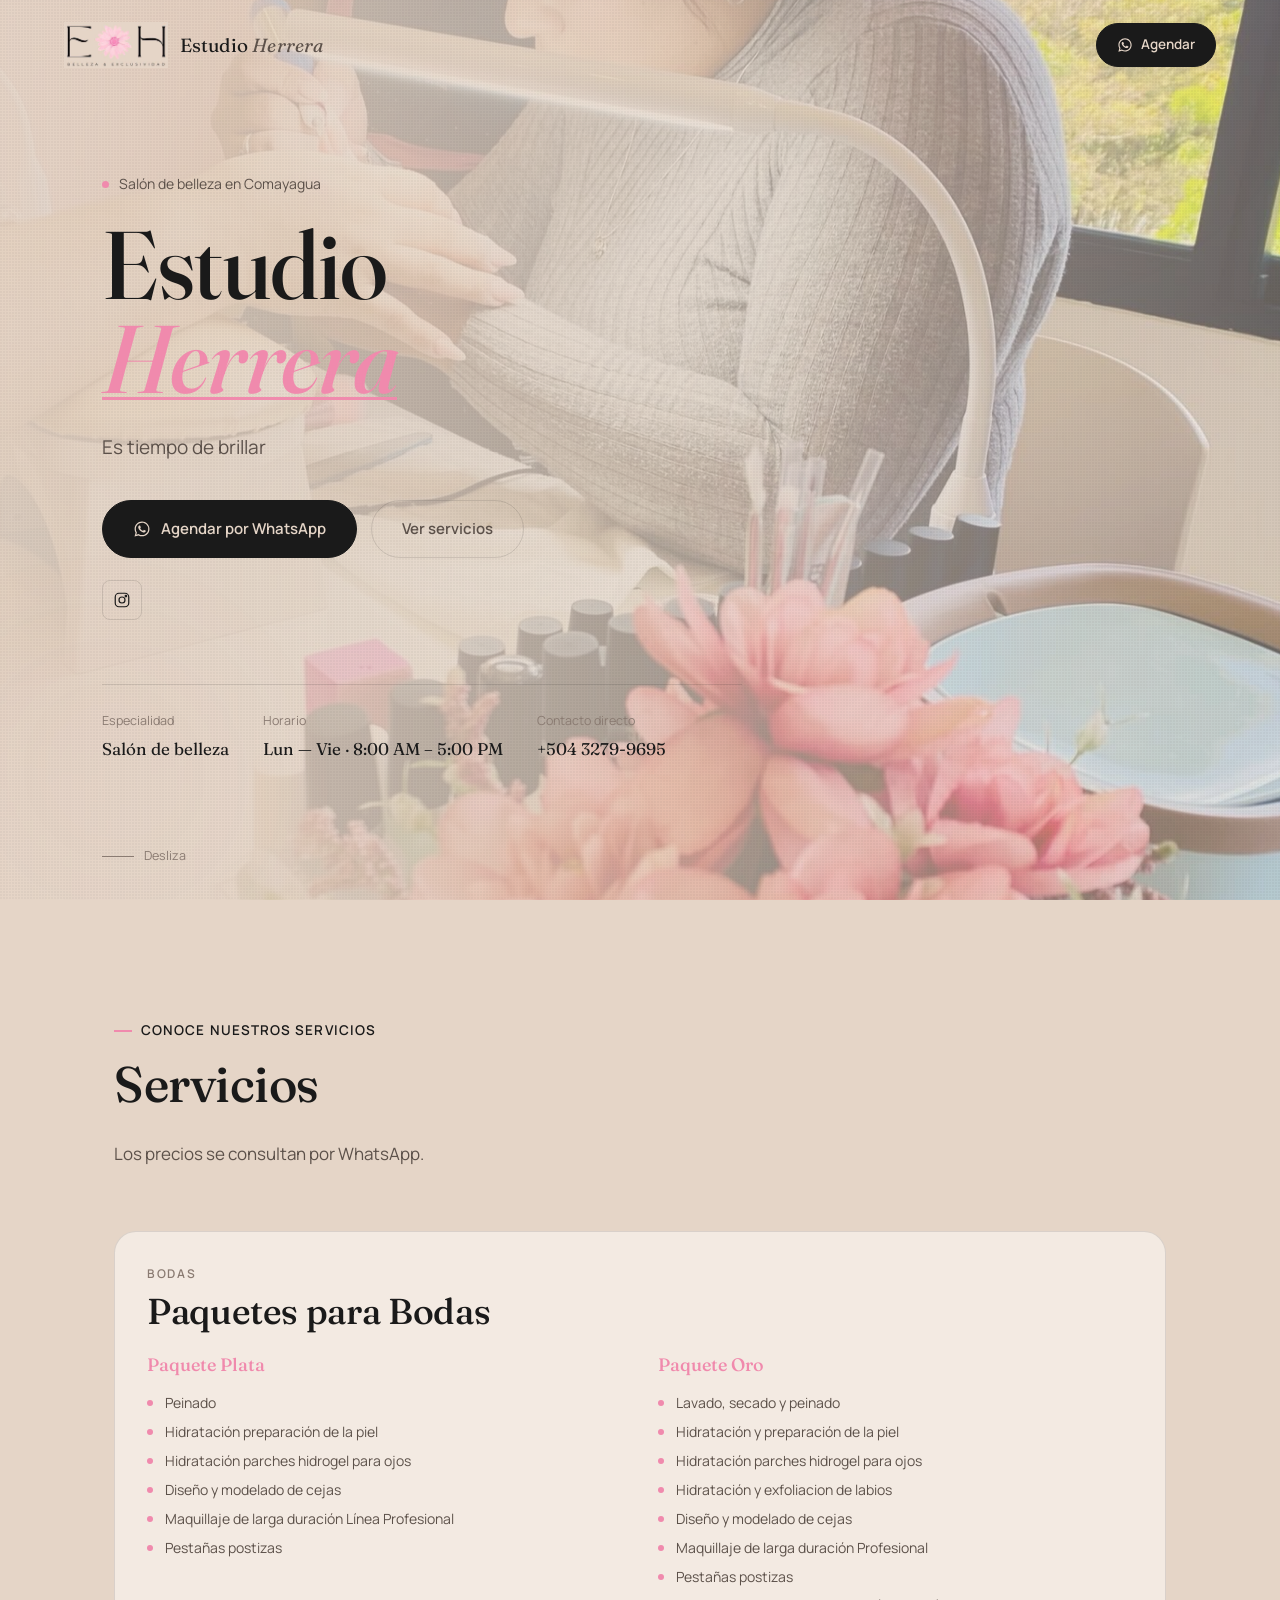
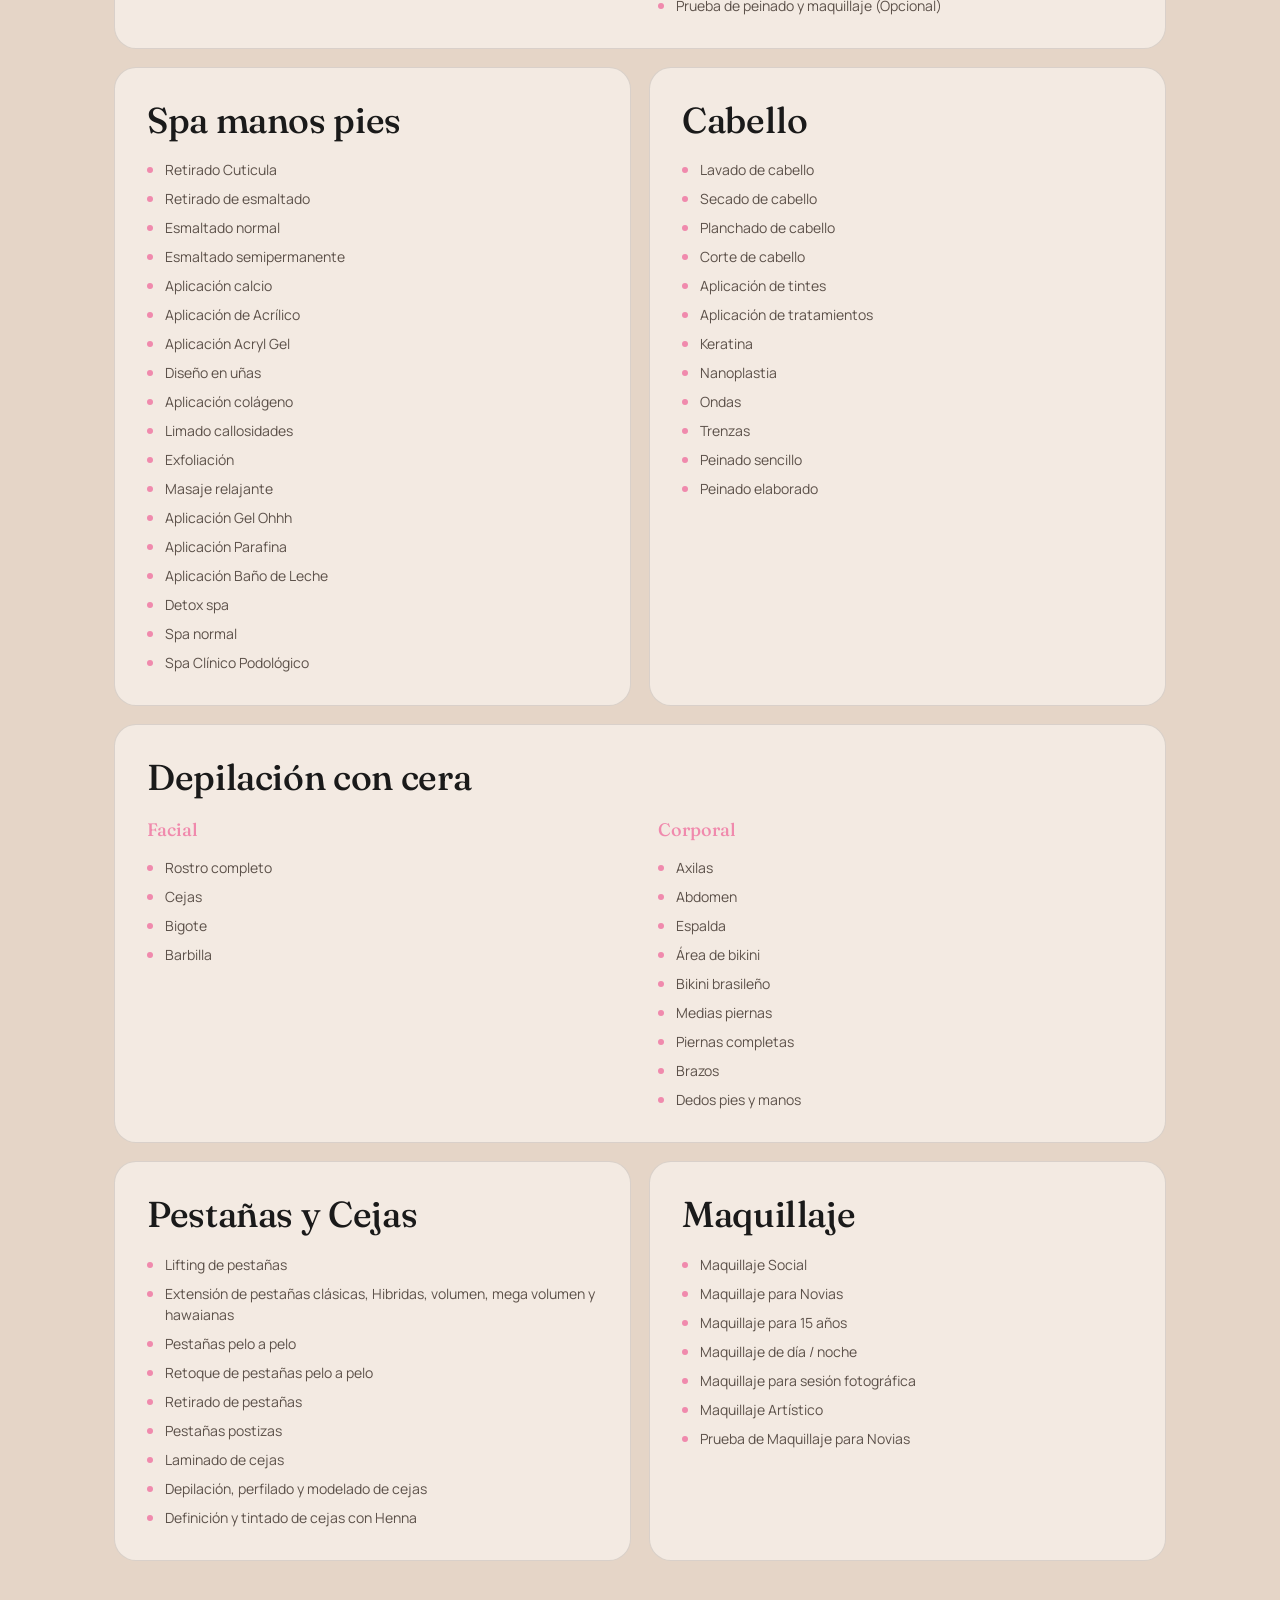
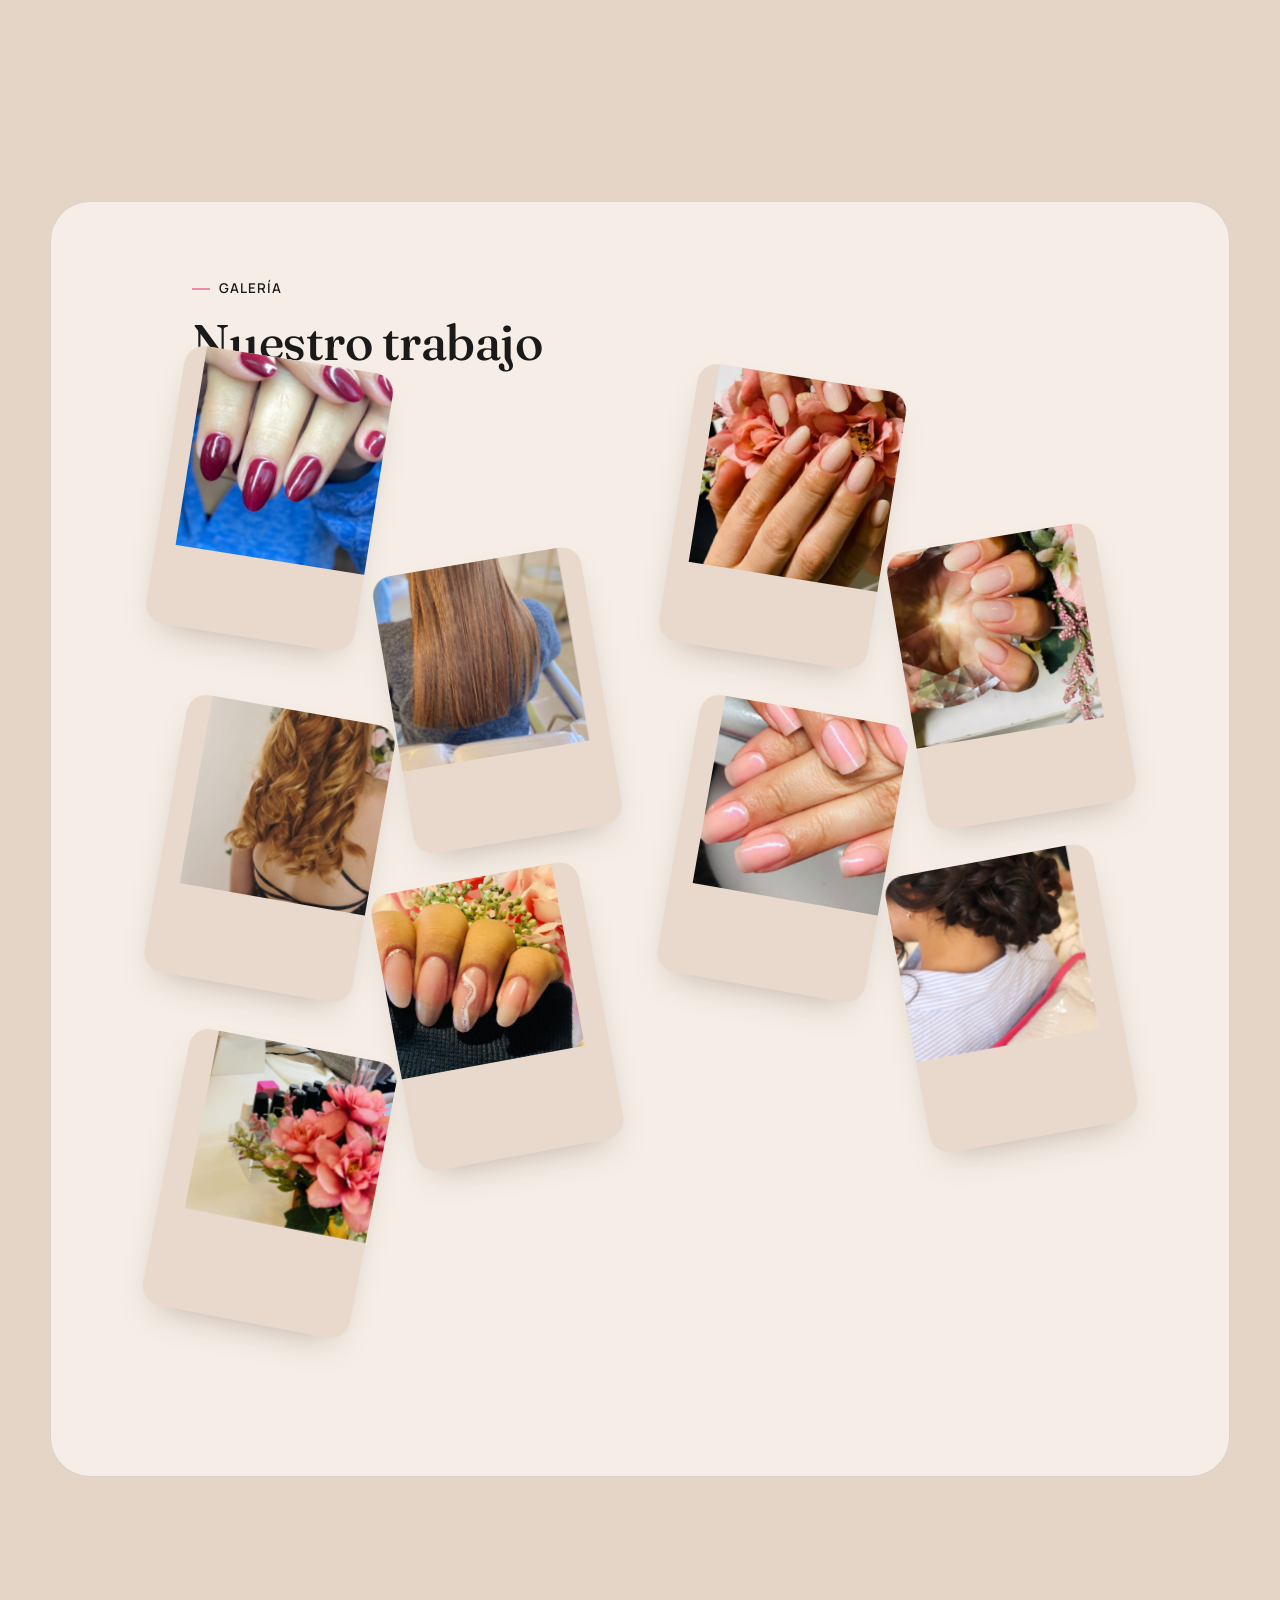
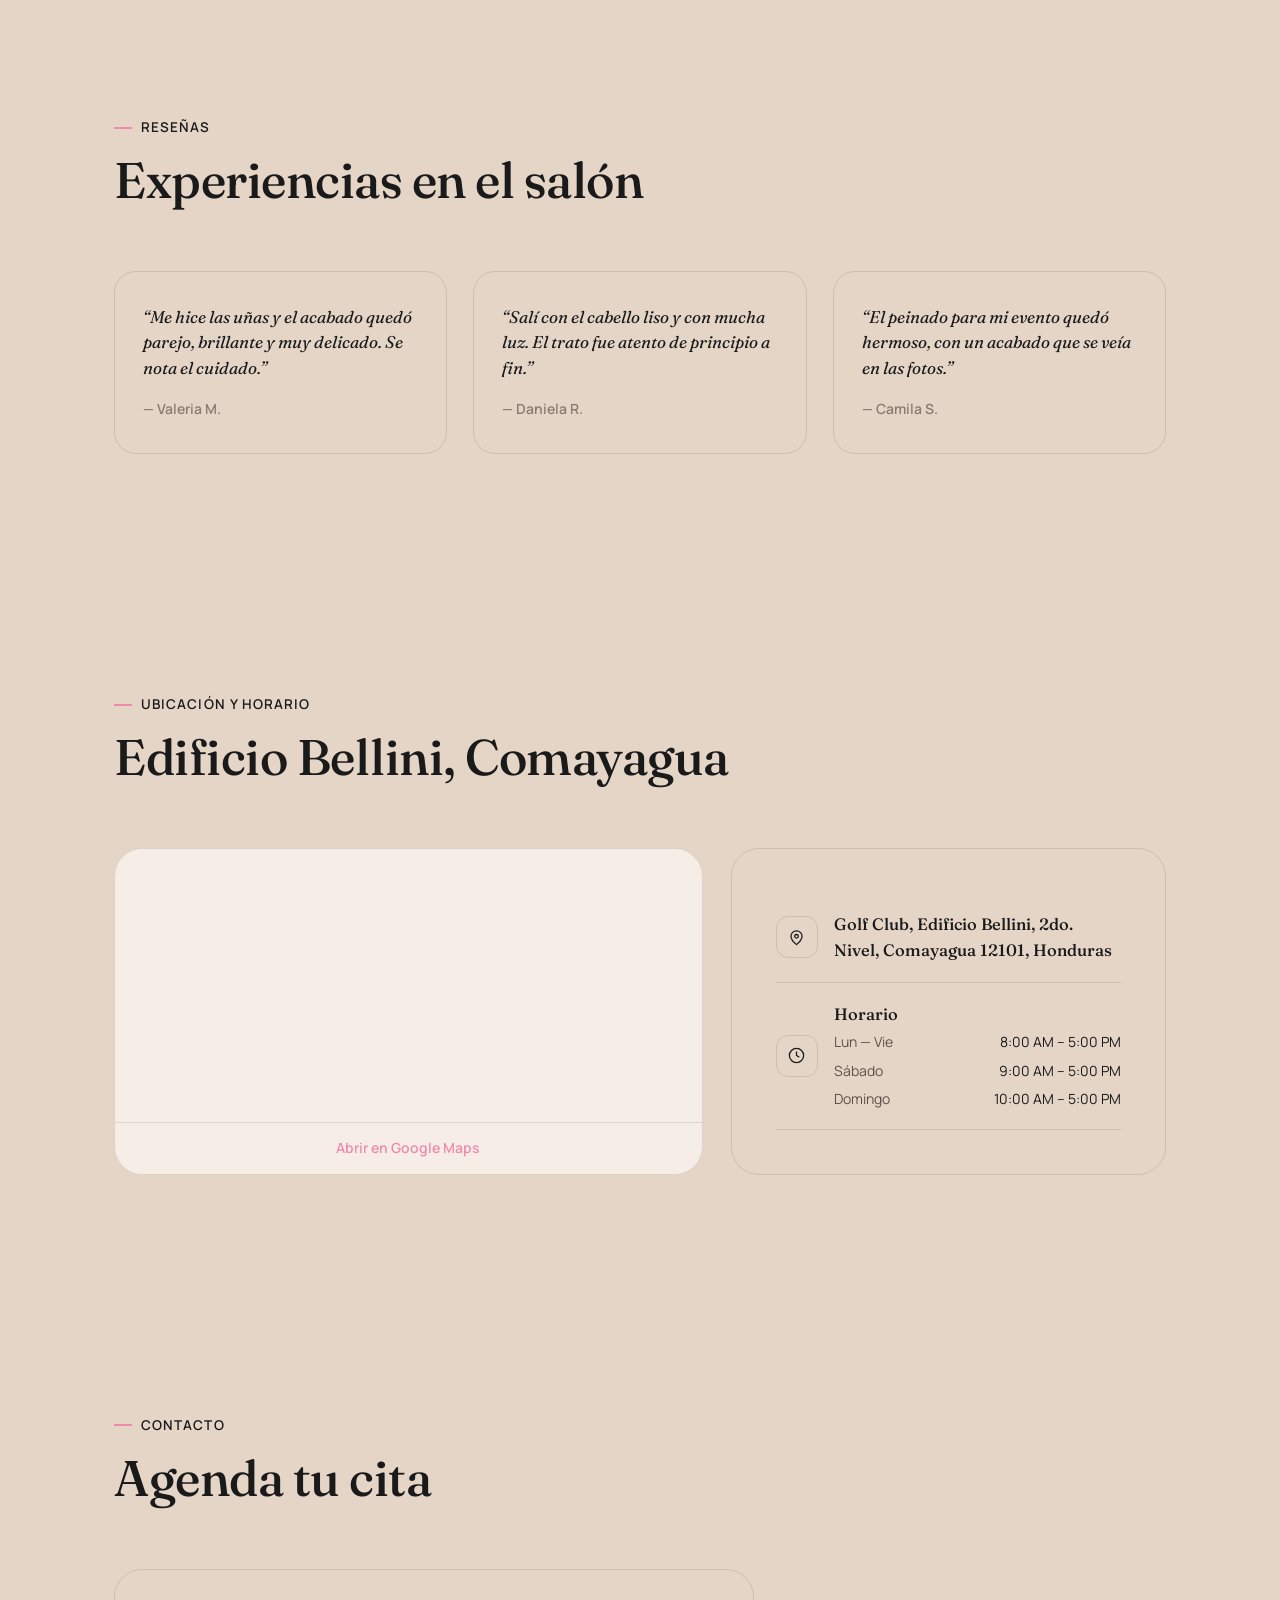
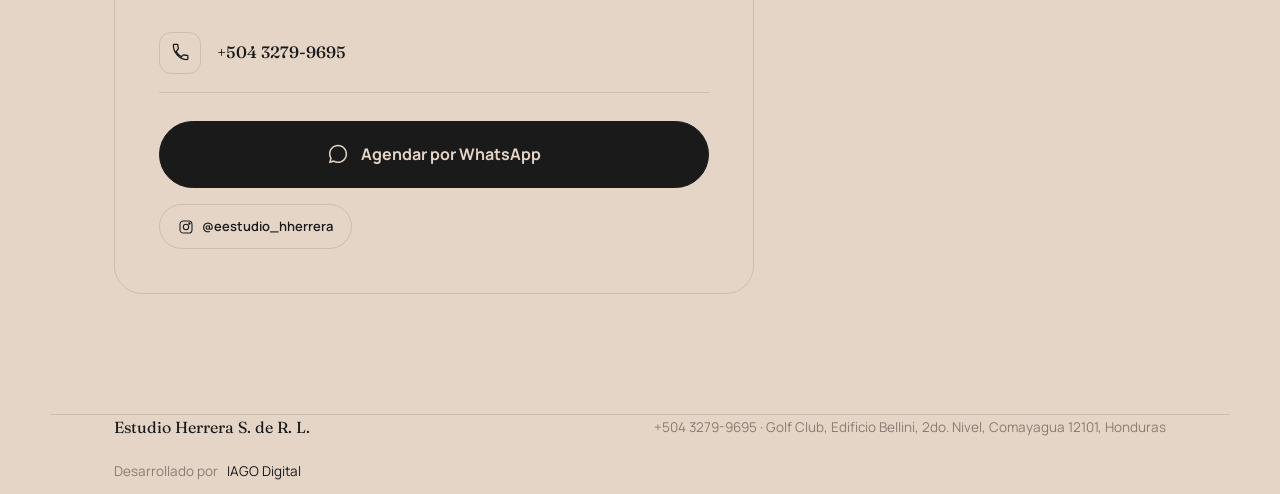
==== commit 74e57a44: "Match Estudio Herrera to the beige and pink logo. Add the logo as the favicon, put all nine salon ph" ====
--- a/index.html
+++ b/index.html
@@ -4,14 +4,23 @@
 <meta charset="UTF-8">
 <meta name="viewport" content="width=device-width, initial-scale=1.0, viewport-fit=cover">
 <meta name="description" content="Estudio Herrera, salón de belleza en Golf Club, Edificio Bellini, 2do. Nivel, Comayagua. Cabello, maquillaje, pestañas, cejas, spa de manos y pies, depilación con cera y paquetes para bodas. Agenda por WhatsApp.">
-<meta name="theme-color" content="#000000">
+<meta name="theme-color" content="#E5D5C7">
+<meta property="og:title" content="Estudio Herrera | Salón de Belleza en Comayagua">
+<meta property="og:description" content="Estudio Herrera, salón de belleza en Golf Club, Edificio Bellini, 2do. Nivel, Comayagua. Cabello, maquillaje, pestañas, cejas, spa de manos y pies, depilación con cera y paquetes para bodas. Agenda por WhatsApp.">
+<meta property="og:image" content="images/logo.jpg">
+<meta property="og:type" content="website">
+<meta name="twitter:card" content="summary">
+<meta name="twitter:image" content="images/logo.jpg">
 <title>Estudio Herrera | Salón de Belleza en Comayagua</title>
+<link rel="icon" href="images/favicon-32.png" type="image/png" sizes="32x32">
+<link rel="icon" href="images/favicon-16.png" type="image/png" sizes="16x16">
+<link rel="apple-touch-icon" href="images/apple-touch-icon.png">
 <link rel="stylesheet" href="styles.css">
 </head>
 <body>
 
 <nav class="nav" id="nav">
-  <a href="#top" class="nav-brand" id="nav-brand"><span id="nav-name"></span></a>
+  <a href="#top" class="nav-brand" id="nav-brand"><img class="nav-logo" id="nav-logo" alt="" hidden><span id="nav-name"></span></a>
   <a href="#" class="nav-cta" id="nav-whatsapp" target="_blank" rel="noopener">
     <svg viewBox="0 0 24 24" fill="currentColor" aria-hidden="true"><path d="M12.04 2C6.58 2 2.13 6.45 2.13 11.91c0 1.75.46 3.46 1.32 4.96L2.05 22l5.25-1.38a9.9 9.9 0 0 0 4.74 1.21h.01c5.46 0 9.9-4.45 9.9-9.91 0-2.65-1.03-5.13-2.9-7C17.18 3.03 14.7 2 12.04 2Zm0 18.14h-.01a8.2 8.2 0 0 1-4.19-1.15l-.3-.18-3.12.82.83-3.04-.2-.31a8.23 8.23 0 0 1-1.26-4.37c0-4.55 3.7-8.25 8.26-8.25 2.2 0 4.27.86 5.83 2.42a8.18 8.18 0 0 1 2.41 5.84c0 4.55-3.71 8.22-8.25 8.22Zm4.52-6.16c-.25-.12-1.47-.72-1.69-.81-.23-.08-.4-.12-.56.13-.17.25-.65.81-.79.97-.15.17-.29.19-.54.06-.25-.12-1.04-.38-1.99-1.22-.73-.66-1.23-1.46-1.37-1.71-.15-.25-.02-.38.11-.51.11-.11.25-.29.37-.44.12-.15.16-.25.24-.42.08-.17.04-.31-.02-.44-.06-.12-.56-1.34-.76-1.84-.2-.48-.4-.42-.56-.42h-.48c-.17 0-.44.06-.67.31-.23.25-.87.85-.87 2.08 0 1.22.89 2.4 1.02 2.57.12.17 1.75 2.67 4.24 3.75.59.26 1.06.41 1.42.52.6.19 1.14.16 1.57.1.48-.07 1.47-.6 1.68-1.18.21-.58.21-1.08.15-1.18-.06-.1-.23-.16-.48-.28Z"/></svg>
     <span id="nav-cta-label"></span>
@@ -72,6 +81,7 @@
     <div class="section-head">
       <div class="kicker" data-reveal id="services-eyebrow"></div>
       <h2 data-reveal style="--delay:.05s" id="services-title"></h2>
+      <p class="services-note" data-reveal style="--delay:.1s" id="services-note"></p>
     </div>
     <div class="service-cards" id="services-grid"></div>
   </div>
@@ -86,6 +96,16 @@
       </div>
       <div class="gallery-grid" id="gallery-grid"></div>
     </div>
+  </div>
+</section>
+
+<section id="resenas">
+  <div class="wrap">
+    <div class="section-head">
+      <div class="kicker" data-reveal id="testimonials-eyebrow"></div>
+      <h2 data-reveal style="--delay:.05s" id="testimonials-title"></h2>
+    </div>
+    <div class="testimonials-grid" id="testimonials-grid"></div>
   </div>
 </section>
 
@@ -200,6 +220,7 @@
     "@type": "BeautySalon",
     name: c.brandName,
     legalName: c.legalName,
+    image: c.logo,
     description: u.metaDescription,
     telephone: c.phoneE164,
     address: {
@@ -249,6 +270,16 @@
     if (c.colors[key]) rootStyle.setProperty(cssVar, c.colors[key]);
   });
 
+  const navLogo = document.getElementById("nav-logo");
+  if (navLogo && c.logoMark) {
+    navLogo.src = c.logoMark;
+    navLogo.hidden = false;
+  }
+  const ogImage = document.querySelector('meta[property="og:image"]');
+  if (ogImage && c.logo) ogImage.content = c.logo;
+  const twitterImage = document.querySelector('meta[name="twitter:image"]');
+  if (twitterImage && c.logo) twitterImage.content = c.logo;
+
   const brandParts = c.brandName.trim().split(/\s+/);
   const navName = document.getElementById("nav-name");
   if (brandParts.length > 1) {
@@ -316,8 +347,14 @@
 
   document.getElementById("services-eyebrow").textContent = u.servicesEyebrow;
   document.getElementById("services-title").textContent = u.servicesTitle;
+  const servicesNote = document.getElementById("services-note");
+  if (servicesNote) servicesNote.textContent = u.servicesNote || "";
   document.getElementById("gallery-eyebrow").textContent = u.galleryEyebrow;
   document.getElementById("gallery-title").textContent = u.galleryTitle;
+  const testimonialsEyebrow = document.getElementById("testimonials-eyebrow");
+  const testimonialsTitle = document.getElementById("testimonials-title");
+  if (testimonialsEyebrow) testimonialsEyebrow.textContent = u.testimonialsEyebrow;
+  if (testimonialsTitle) testimonialsTitle.textContent = u.testimonialsTitle;
   document.getElementById("visit-eyebrow").textContent = u.visitEyebrow;
   document.getElementById("visit-title").textContent = u.visitTitle;
   document.getElementById("contact-eyebrow").textContent = u.contactEyebrow;
@@ -523,7 +560,7 @@
     }
     return `
       <div class="gallery-tile" data-parallax-tile data-gallery-idx="${index}" role="button" tabindex="0" aria-label="${esc(u.galleryImageAlt)} ${index + 1}">
-        <img src="${esc(src)}" alt="${esc((item && item.alt) || u.galleryImageAlt)} ${index + 1}" class="gallery-img">
+        <img src="${esc(src)}" alt="${esc((item && item.alt) || (u.galleryImageAlt + " " + (index + 1)))}" class="gallery-img">
         <div class="zoom-hint" aria-hidden="true">
           <svg viewBox="0 0 24 24" fill="none" stroke="currentColor" stroke-width="1.6" aria-hidden="true"><circle cx="11" cy="11" r="7"/><path d="M21 21l-4.3-4.3M11 8v6M8 11h6" stroke-linecap="round"/></svg>
         </div>
--- a/styles.css
+++ b/styles.css
@@ -2,21 +2,21 @@
 
 /* Visual system adapted from the Vanessa Pacheco studio page. */
 :root {
-  --cream: #000000;
-  --cream-2: #0A0A0A;
-  --ink: #FFFFFF;
-  --ink-soft: #A8A8A8;
-  --ink-faint: #666666;
-  --accent: #FFFFFF;
-  --accent-inv: #000000;
-  --accent-hover: rgba(255,255,255,0.10);
-  --gray: #1A1A1A;
-  --gray-light: #111111;
-  --line: rgba(255,255,255,0.14);
-  --line-strong: rgba(255,255,255,0.28);
-  --shadow-sm: 0 2px 20px rgba(0,0,0,0.5);
-  --shadow-md: 0 18px 44px -14px rgba(0,0,0,0.7);
-  --shadow-lg: 0 32px 80px -24px rgba(0,0,0,0.85);
+  --cream: #E5D5C7;
+  --cream-2: #F6EEE6;
+  --ink: #1A1A1A;
+  --ink-soft: #5C514A;
+  --ink-faint: #8A7B72;
+  --accent: #F08AAD;
+  --accent-inv: #1A1A1A;
+  --accent-hover: rgba(240,138,173,0.18);
+  --gray: #EFE4DA;
+  --gray-light: #F8F2EB;
+  --line: rgba(26,26,26,0.12);
+  --line-strong: rgba(26,26,26,0.28);
+  --shadow-sm: 0 2px 16px rgba(60,40,30,0.08);
+  --shadow-md: 0 18px 40px -18px rgba(60,40,30,0.16);
+  --shadow-lg: 0 28px 60px -24px rgba(60,40,30,0.2);
   --radius: 22px;
   --ease: cubic-bezier(.22,.61,.36,1);
   --ease-snap: cubic-bezier(.34,1.56,.64,1);
@@ -130,7 +130,7 @@
   transition: background .5s var(--ease), padding .4s var(--ease), box-shadow .4s var(--ease), backdrop-filter .4s var(--ease);
 }
 .nav.scrolled {
-  background: rgba(0,0,0,0.90);
+  background: rgba(229,213,199,0.94);
   backdrop-filter: blur(16px) saturate(120%);
   -webkit-backdrop-filter: blur(16px) saturate(120%);
   padding-top: 14px;
@@ -141,22 +141,31 @@
   font-family: 'Fraunces', serif;
   font-size: 19px;
   letter-spacing: 0.01em;
+  display: inline-flex;
+  align-items: center;
+  gap: 12px;
+  min-width: 0;
+}
+.nav-logo {
+  height: 46px;
+  width: auto;
+  display: block;
 }
 .nav-brand em { font-style: italic; color: var(--ink-soft); }
 .nav-cta {
   display: inline-flex;
   align-items: center;
   gap: 8px;
-  background: transparent;
-  color: var(--ink);
-  border: 1.5px solid var(--accent);
+  background: var(--ink);
+  color: var(--cream);
+  border: 1.5px solid var(--ink);
   padding: 10px 20px;
   border-radius: 100px;
   font-size: 13.5px;
   font-weight: 600;
   transition: transform .35s var(--ease-snap), box-shadow .35s var(--ease), background .3s, border-color .3s;
 }
-.nav-cta:hover { transform: translateY(-3px) scale(1.04); background: var(--accent-hover); }
+.nav-cta:hover { transform: translateY(-3px) scale(1.04); background: #2c2c2c; color: var(--cream); }
 .nav-cta svg { width: 16px; height: 16px; }
 
 /* ---------- Hero ---------- */
@@ -193,9 +202,7 @@
   inset: 0;
   z-index: 1;
   background:
-    linear-gradient(to right, rgba(0,0,0,0.88) 0%, rgba(0,0,0,0.62) 42%, rgba(0,0,0,0.38) 100%),
-    linear-gradient(to top, rgba(0,0,0,0.72) 0%, transparent 48%),
-    rgba(0,0,0,0.18);
+    linear-gradient(to right, rgba(229,213,199,0.94) 0%, rgba(229,213,199,0.78) 42%, rgba(229,213,199,0.42) 100%);
 }
 .hero.has-hero-image .blob { opacity: .06; }
 .hero-field {
@@ -213,18 +220,18 @@
   transform: translateZ(0);
   backface-visibility: hidden;
 }
-.blob-a { width: 560px; height: 560px; top: -180px; right: -140px; background: radial-gradient(circle at 30% 30%, rgba(232,180,196,0.28), transparent 70%); }
-.blob-b { width: 460px; height: 460px; bottom: -160px; left: -120px; background: radial-gradient(circle at 60% 40%, rgba(232,180,196,0.16), transparent 70%); opacity: .7; }
-.blob-c { width: 320px; height: 320px; top: 38%; left: 58%; background: radial-gradient(circle, rgba(232,180,196,0.12), transparent 70%); opacity: .8; }
+.blob-a { width: 560px; height: 560px; top: -180px; right: -140px; background: radial-gradient(circle at 30% 30%, rgba(245,87,153,0.38), transparent 70%); }
+.blob-b { width: 460px; height: 460px; bottom: -160px; left: -120px; background: radial-gradient(circle at 60% 40%, rgba(240,138,173,0.45), transparent 70%); opacity: .8; }
+.blob-c { width: 320px; height: 320px; top: 38%; left: 58%; background: radial-gradient(circle, rgba(252,203,216,0.7), transparent 70%); opacity: .9; }
 
 .hero-grain {
   position: absolute;
   inset: 0;
   z-index: 1;
   pointer-events: none;
-  opacity: .25;
-  mix-blend-mode: screen;
-  background-image: radial-gradient(circle at 1px 1px, rgba(255,255,255,0.08) 1px, transparent 0);
+  opacity: .2;
+  mix-blend-mode: multiply;
+  background-image: radial-gradient(circle at 1px 1px, rgba(28,22,18,0.16) 1px, transparent 0);
   background-size: 3px 3px;
 }
 
@@ -311,11 +318,11 @@
 }
 .btn svg { width: 18px; height: 18px; flex: none; }
 .btn-primary {
-  background: transparent;
-  color: var(--ink);
-  border: 1.5px solid var(--accent);
-}
-.btn-primary:hover { transform: translateY(-4px) scale(1.02); background: var(--accent-hover); }
+  background: var(--ink);
+  color: var(--cream);
+  border: 1.5px solid var(--ink);
+}
+.btn-primary:hover { transform: translateY(-4px) scale(1.02); background: #2c2c2c; color: var(--cream); }
 .btn-ghost {
   border: 1px solid var(--line);
   color: var(--ink-soft);
@@ -420,7 +427,7 @@
   text-transform: uppercase;
   letter-spacing: 0.08em;
 }
-.kicker::before { content: ''; width: 18px; height: 2px; background: var(--ink); }
+.kicker::before { content: ''; width: 18px; height: 2px; background: var(--accent); }
 .panel-pad { padding: clamp(36px, 6vw, 80px); }
 .section-head h2 { font-size: clamp(32px, 4.4vw, 50px); line-height: 1.05; }
 .section-head p { color: var(--ink-soft); font-size: 17px; max-width: 52ch; }
@@ -684,11 +691,16 @@
   grid-template-columns: 1fr 1fr;
   gap: 18px;
 }
+.services-note {
+  margin-top: 14px;
+  max-width: 46ch;
+  color: var(--ink-soft);
+}
 .service-card {
   border: 1px solid var(--line);
   border-radius: var(--radius);
   padding: clamp(22px, 3vw, 32px);
-  background: rgba(255,255,255,0.02);
+  background: rgba(255,252,248,0.55);
 }
 .service-card.is-wide { grid-column: 1 / -1; }
 .service-card h3 {
@@ -725,7 +737,7 @@
   border-radius: 28px;
   overflow: hidden;
   border: 1px solid var(--line);
-  background: #111;
+  background: var(--cream-2);
   min-height: 320px;
   display: flex;
   flex-direction: column;
@@ -784,7 +796,7 @@
 
 /* ---------- Gallery ---------- */
 .gallery {
-  background: #000000;
+  background: #F6EEE6;
   border-radius: 40px;
   color: var(--ink);
   overflow: hidden;
@@ -801,8 +813,8 @@
   border-radius: 20px;
   overflow: hidden;
   aspect-ratio: 3/4;
-  background: #1A1A1A;
-  box-shadow: 0 20px 50px -12px rgba(0,0,0,0.6);
+  background: #E8D9CC;
+  box-shadow: 0 16px 36px -18px rgba(60,40,30,0.35);
   will-change: transform;
   transition: box-shadow .5s var(--ease);
   cursor: pointer;
@@ -1076,14 +1088,14 @@
   width: 100%;
   padding: 20px;
   border-radius: 100px;
-  background: transparent;
-  color: var(--ink);
+  background: var(--ink);
+  color: var(--cream);
   font-size: 16px;
   font-weight: 700;
-  border: 1.5px solid var(--accent);
+  border: 1.5px solid var(--ink);
   transition: transform .4s var(--ease-snap), background .3s, border-color .3s;
 }
-.contact-cta-big:hover { transform: translateY(-4px) scale(1.02); background: var(--accent-hover); }
+.contact-cta-big:hover { transform: translateY(-4px) scale(1.02); background: #2c2c2c; color: var(--cream); }
 .contact-cta-big svg { width: 22px; height: 22px; }
 
 .social-row {
@@ -1156,14 +1168,13 @@
   .hero-media { position: absolute; inset: 0; width: 100%; height: 100%; }
   .hero-media-overlay {
     background:
-      linear-gradient(to bottom, rgba(0,0,0,0.88) 0%, rgba(0,0,0,0.55) 38%, rgba(0,0,0,0.32) 100%),
-      linear-gradient(to top, rgba(0,0,0,0.65) 0%, transparent 45%);
+      linear-gradient(to bottom, rgba(229,213,199,0.96) 0%, rgba(229,213,199,0.9) 58%, rgba(229,213,199,0.82) 100%);
   }
   .hero-inner {
     padding:
-      clamp(84px, 11svh, 104px)
+      clamp(118px, 16svh, 148px)
       clamp(28px, 7vw, 56px)
-      100px;
+      88px;
     max-width: 100%;
   }
   .hero-img { object-position: center 22%; }
@@ -1178,6 +1189,8 @@
 @media (max-width: 620px) {
   .nav-cta span { display: none; }
   .nav-cta { padding: 12px; }
+  .nav-logo { height: 36px; }
+  .nav-brand { font-size: 16px; gap: 8px; }
   .hero-inner { padding-inline: clamp(24px, 6vw, 32px); }
   .hero h1 { max-width: 14ch; }
   .scroll-cue { left: clamp(24px, 6vw, 32px); }
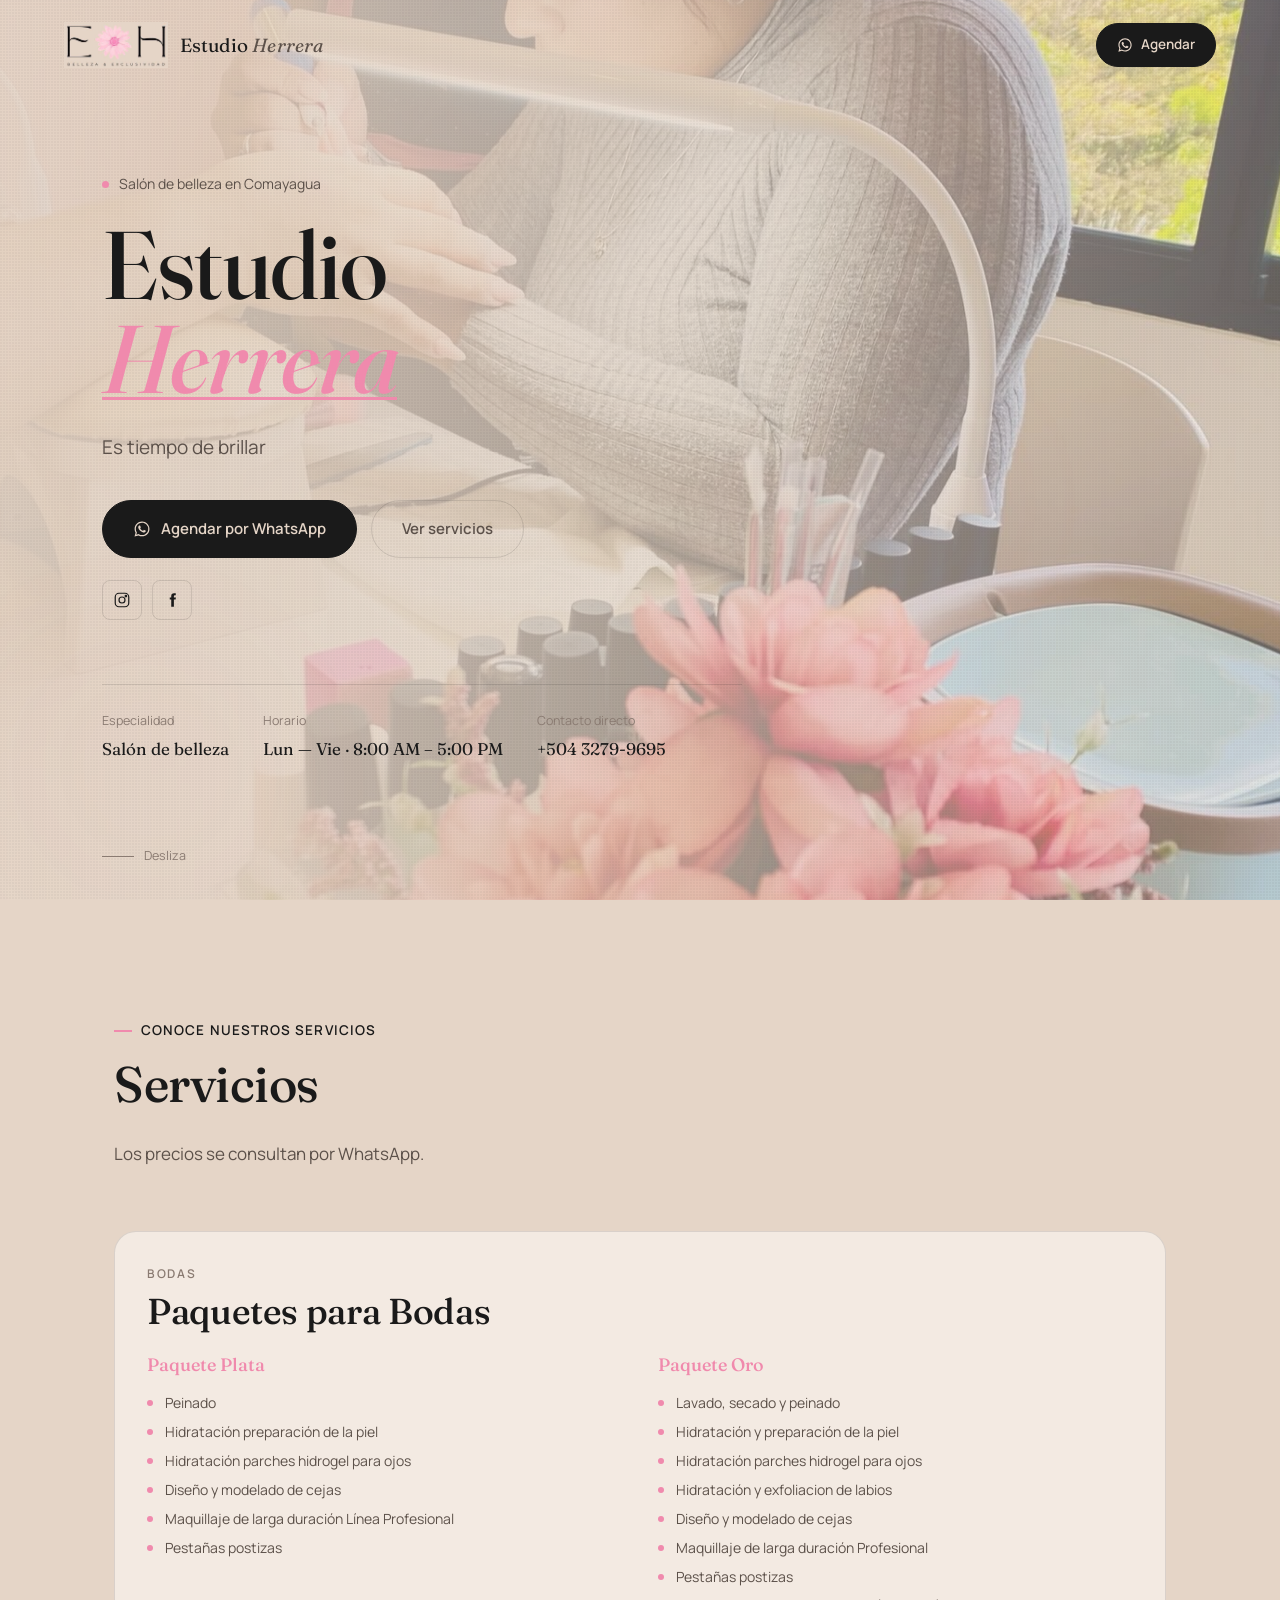
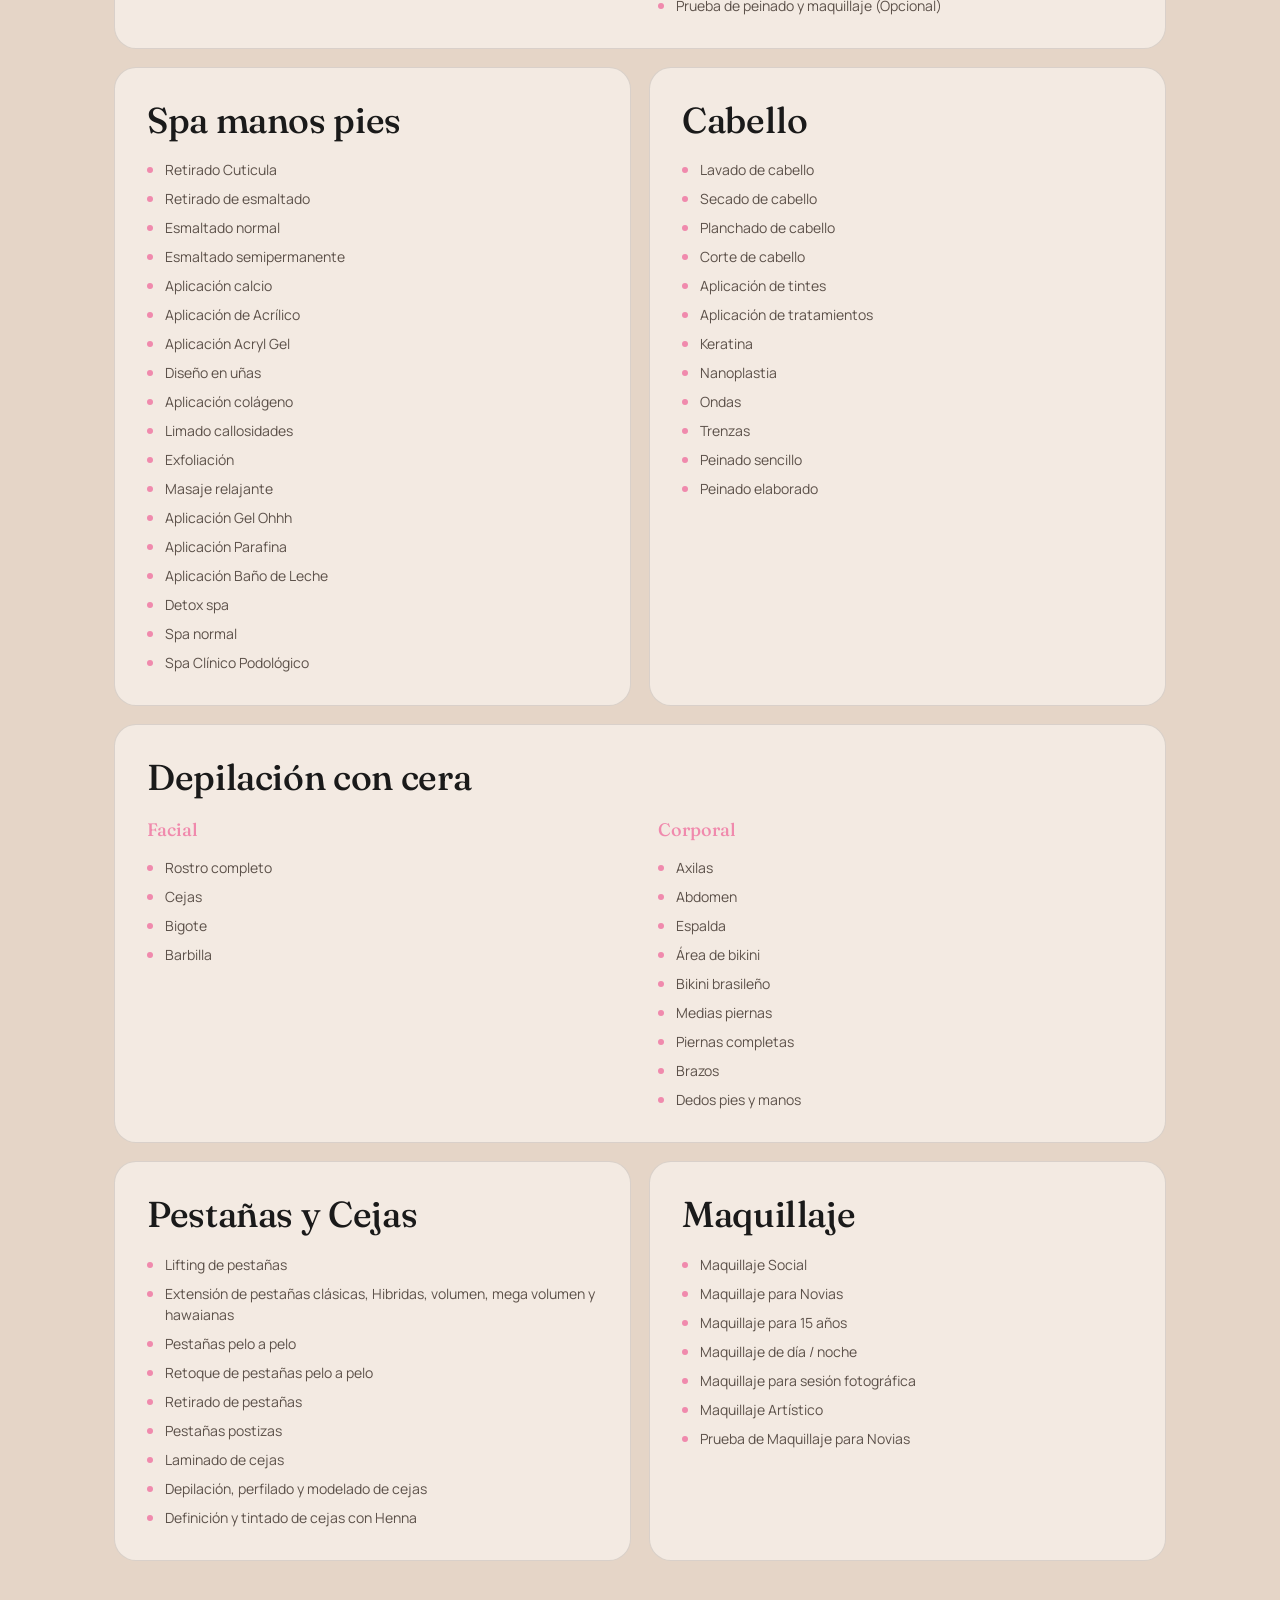
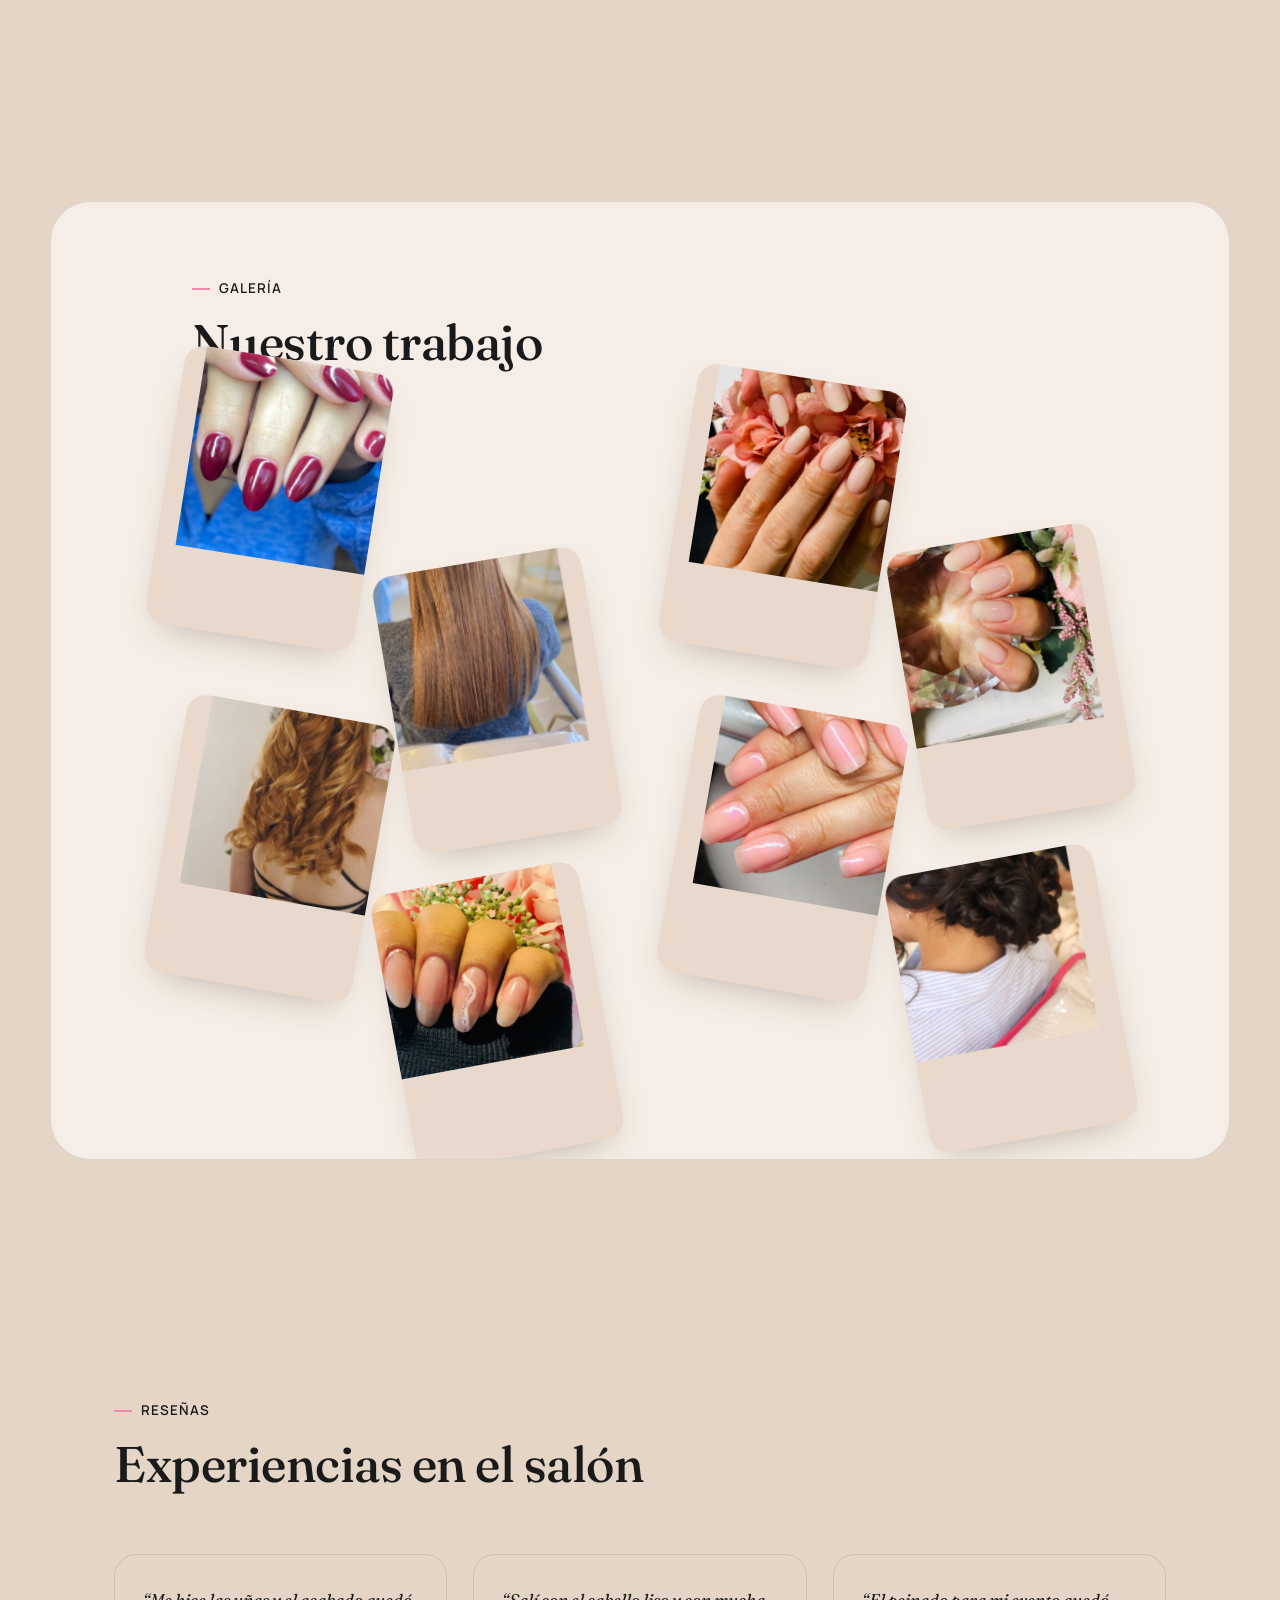
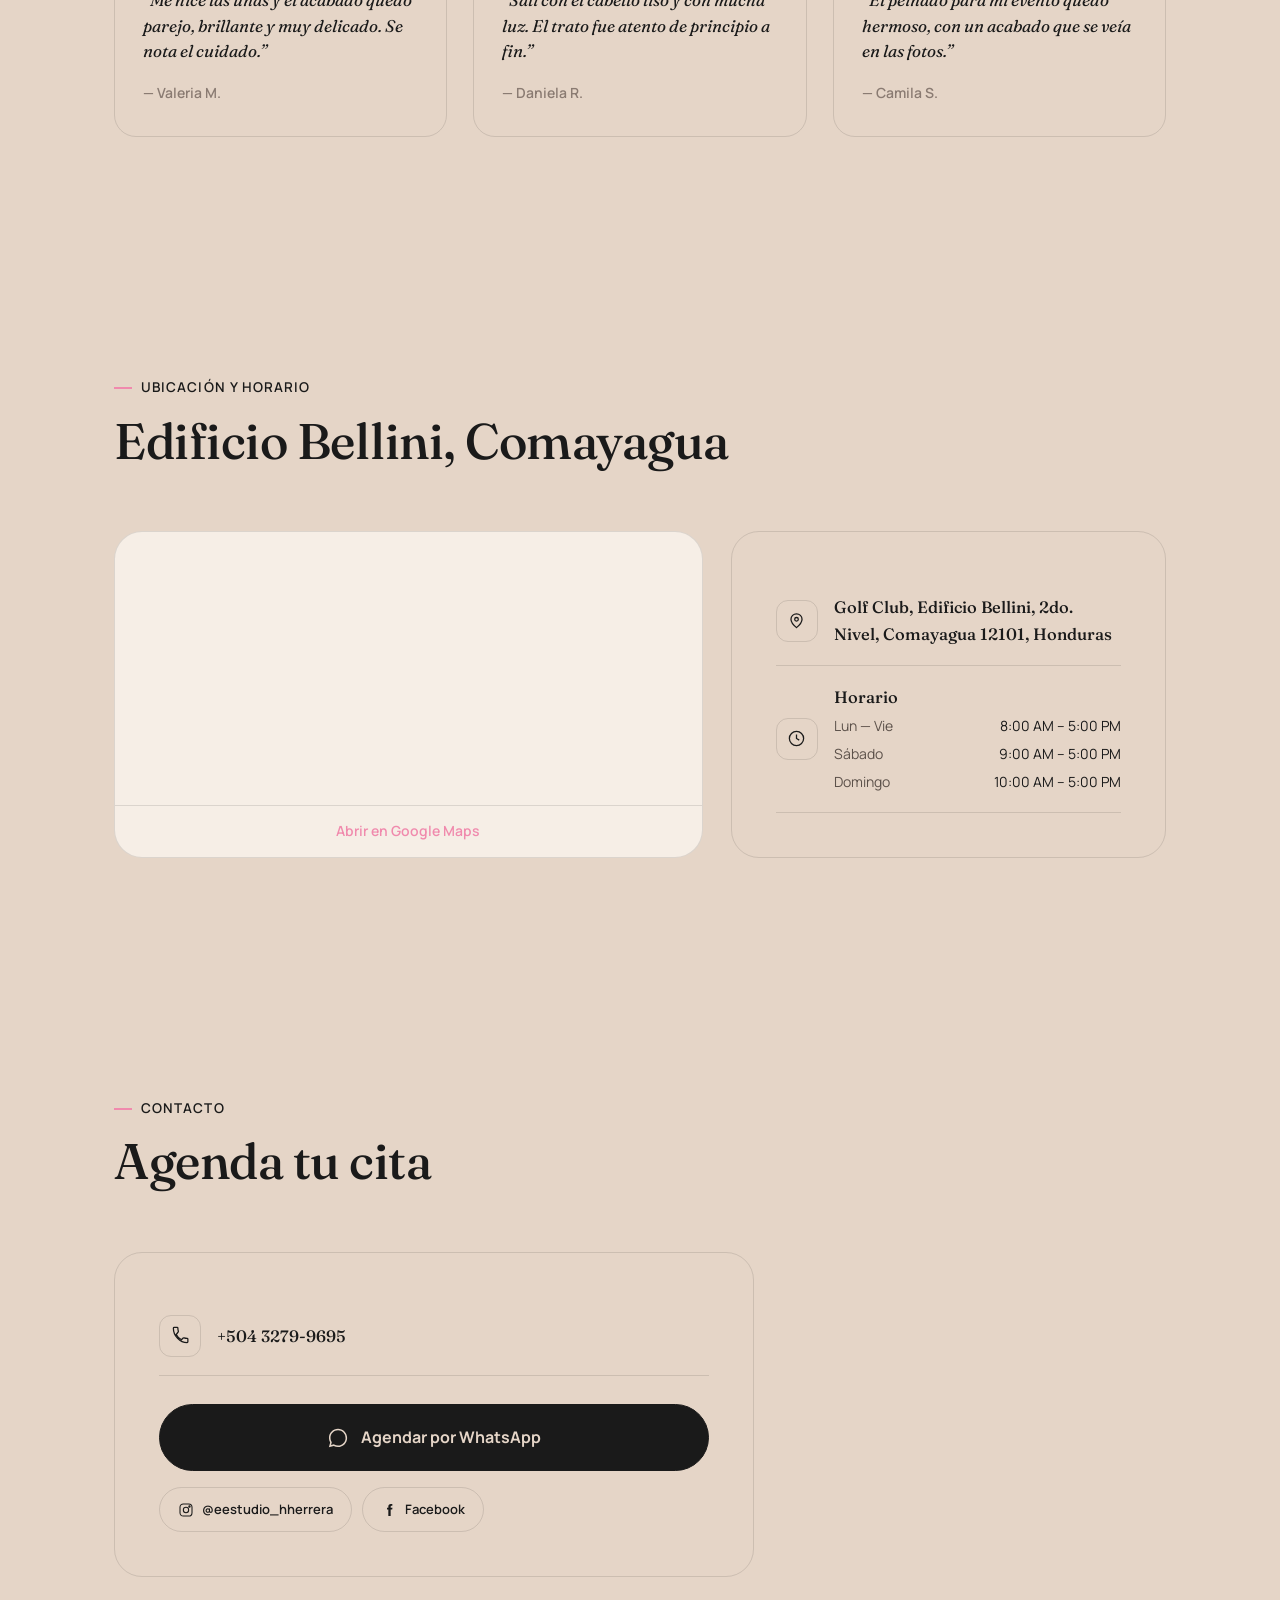
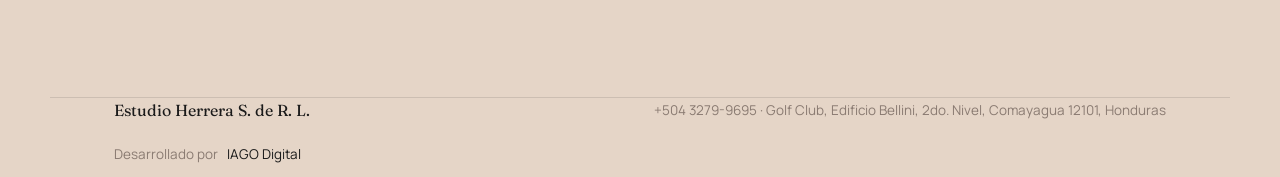
==== commit 58865ad6: "Show eight gallery photos and link the Facebook profile. The studio shot stays on the hero. Facebook" ====
--- a/index.html
+++ b/index.html
@@ -57,6 +57,9 @@
       <a href="#" class="hero-social-btn" id="hero-instagram" target="_blank" rel="noopener" aria-label="Instagram">
         <svg viewBox="0 0 24 24" fill="none" stroke="currentColor" stroke-width="1.6" aria-hidden="true"><rect x="3" y="3" width="18" height="18" rx="5"/><circle cx="12" cy="12" r="4"/><circle cx="17.2" cy="6.8" r="1"/></svg>
       </a>
+      <a href="#" class="hero-social-btn" id="hero-facebook" target="_blank" rel="noopener" aria-label="Facebook">
+        <svg viewBox="0 0 24 24" fill="currentColor" aria-hidden="true"><path d="M14.5 8.5V6.8c0-.7.5-1.1 1.2-1.1h1.3V3h-2.2C12.2 3 11 4.4 11 6.6v1.9H9v2.7h2V21h3.5v-9.8h2.3l.4-2.7h-2.7Z"/></svg>
+      </a>
     </div>
     <div class="hero-meta" data-reveal style="--delay:.35s">
       <div class="item">
@@ -156,6 +159,10 @@
         <a href="#" class="social-pill" id="social-instagram" target="_blank" rel="noopener">
           <svg viewBox="0 0 24 24" fill="none" stroke="currentColor" stroke-width="1.6" aria-hidden="true"><rect x="3" y="3" width="18" height="18" rx="5"/><circle cx="12" cy="12" r="4"/><circle cx="17.2" cy="6.8" r="1"/></svg>
           <span id="social-instagram-label"></span>
+        </a>
+        <a href="#" class="social-pill" id="social-facebook" target="_blank" rel="noopener">
+          <svg viewBox="0 0 24 24" fill="currentColor" aria-hidden="true"><path d="M14.5 8.5V6.8c0-.7.5-1.1 1.2-1.1h1.3V3h-2.2C12.2 3 11 4.4 11 6.6v1.9H9v2.7h2V21h3.5v-9.8h2.3l.4-2.7h-2.7Z"/></svg>
+          <span id="social-facebook-label"></span>
         </a>
       </div>
     </div>
@@ -236,7 +243,7 @@
       longitude: c.geo.longitude
     } : undefined,
     hasMap: c.mapsUrl,
-    sameAs: c.instagramUrl ? [c.instagramUrl] : undefined,
+    sameAs: [c.instagramUrl, c.facebookUrl].filter(Boolean),
     openingHoursSpecification: (c.hours || []).filter((hour) => hour.opens).map((hour) => ({
       "@type": "OpeningHoursSpecification",
       dayOfWeek: hour.days,
@@ -330,6 +337,14 @@
     el.setAttribute("aria-label", c.instagramHandle);
   });
   document.getElementById("social-instagram-label").textContent = c.instagramHandle;
+
+  const heroFacebook = document.getElementById("hero-facebook");
+  const socialFacebook = document.getElementById("social-facebook");
+  [heroFacebook, socialFacebook].filter(Boolean).forEach((el) => {
+    el.href = c.facebookUrl;
+    el.setAttribute("aria-label", c.facebookLabel);
+  });
+  document.getElementById("social-facebook-label").textContent = c.facebookLabel;
 
   const heroEl = document.querySelector(".hero");
   const heroMedia = document.getElementById("hero-media");
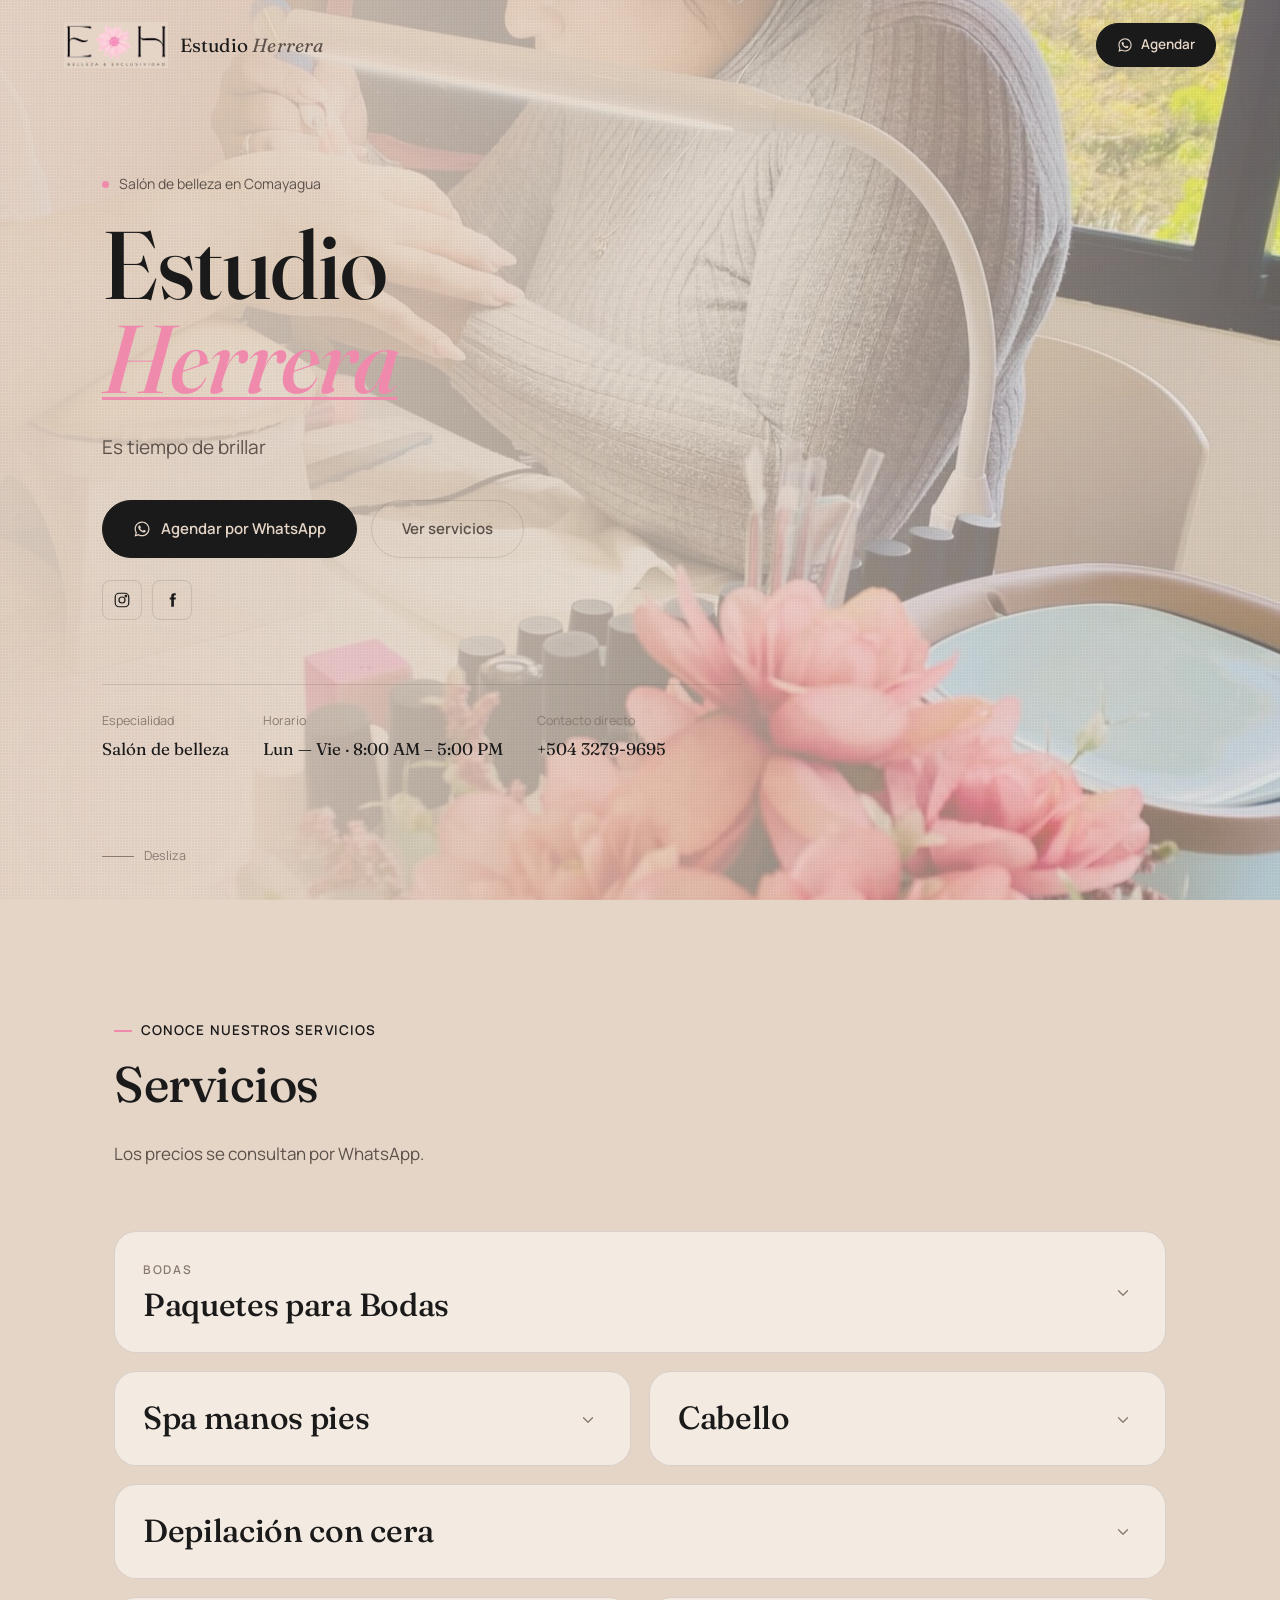
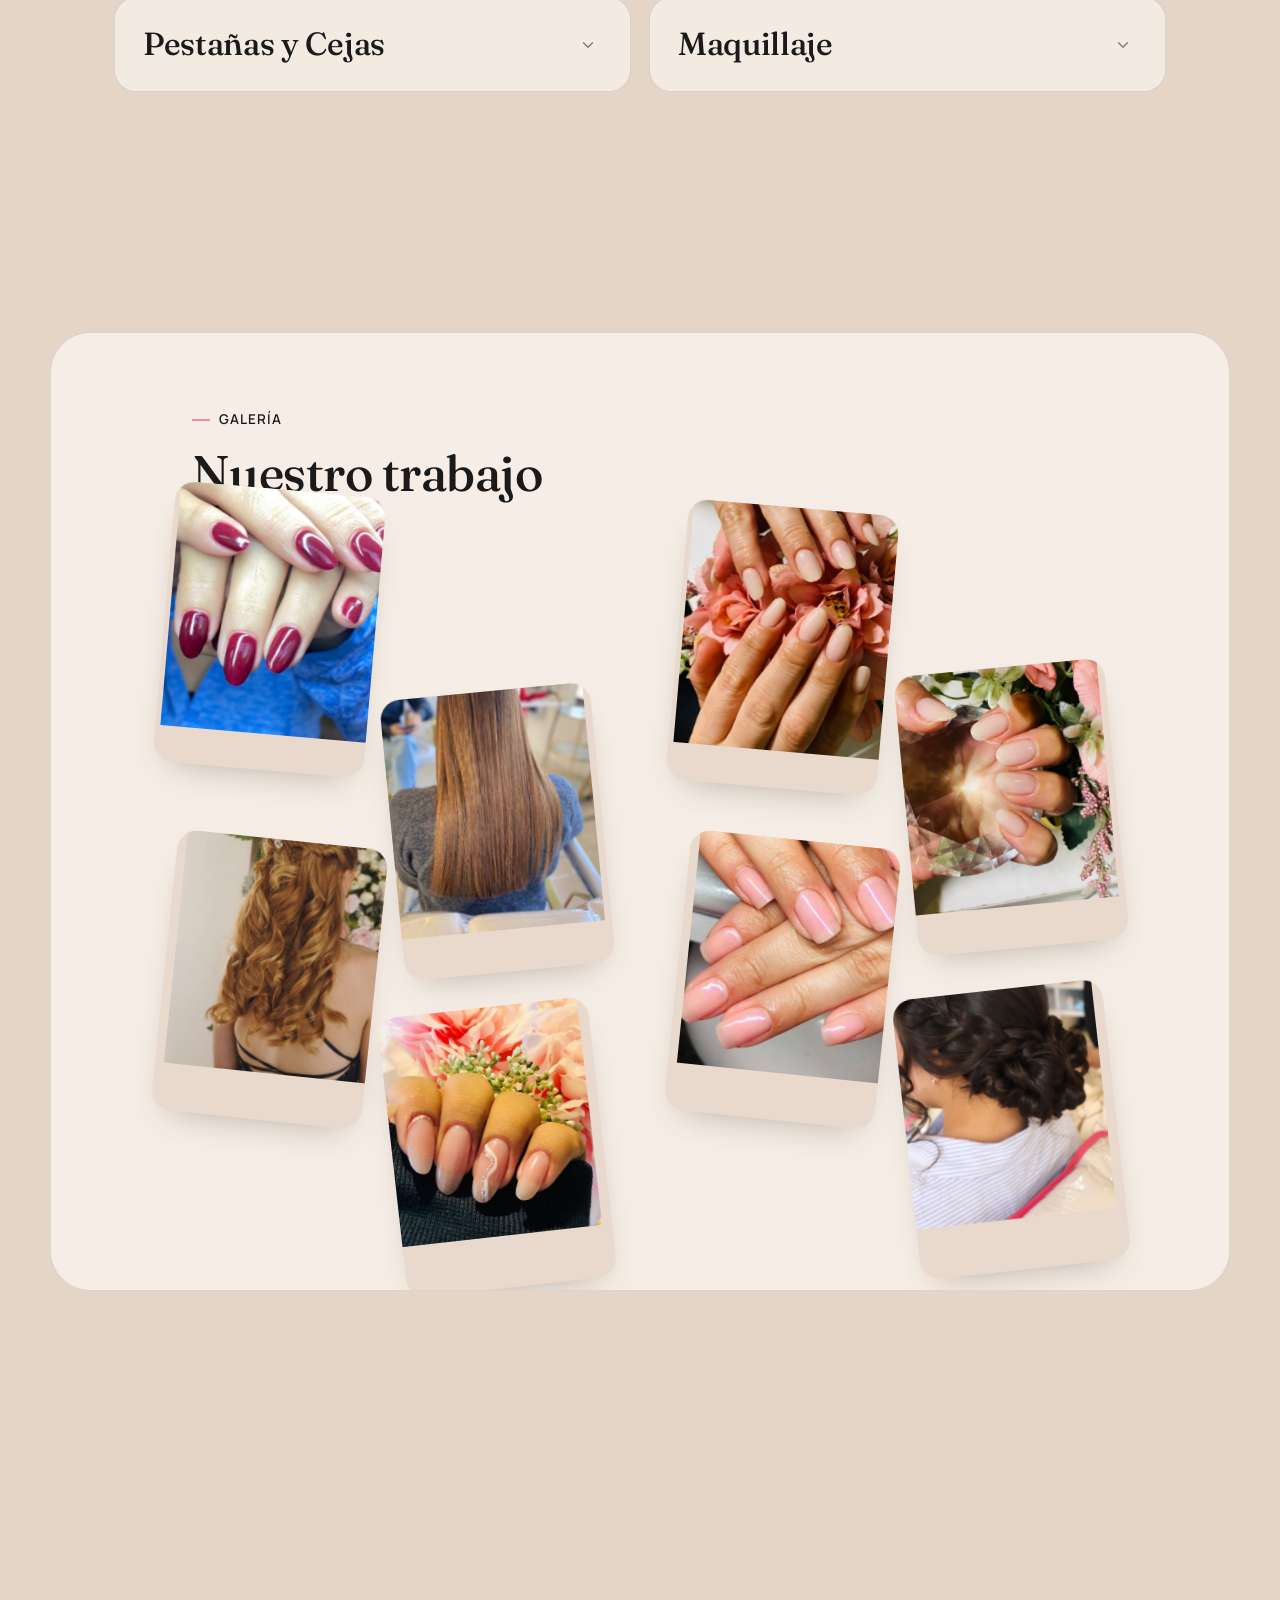
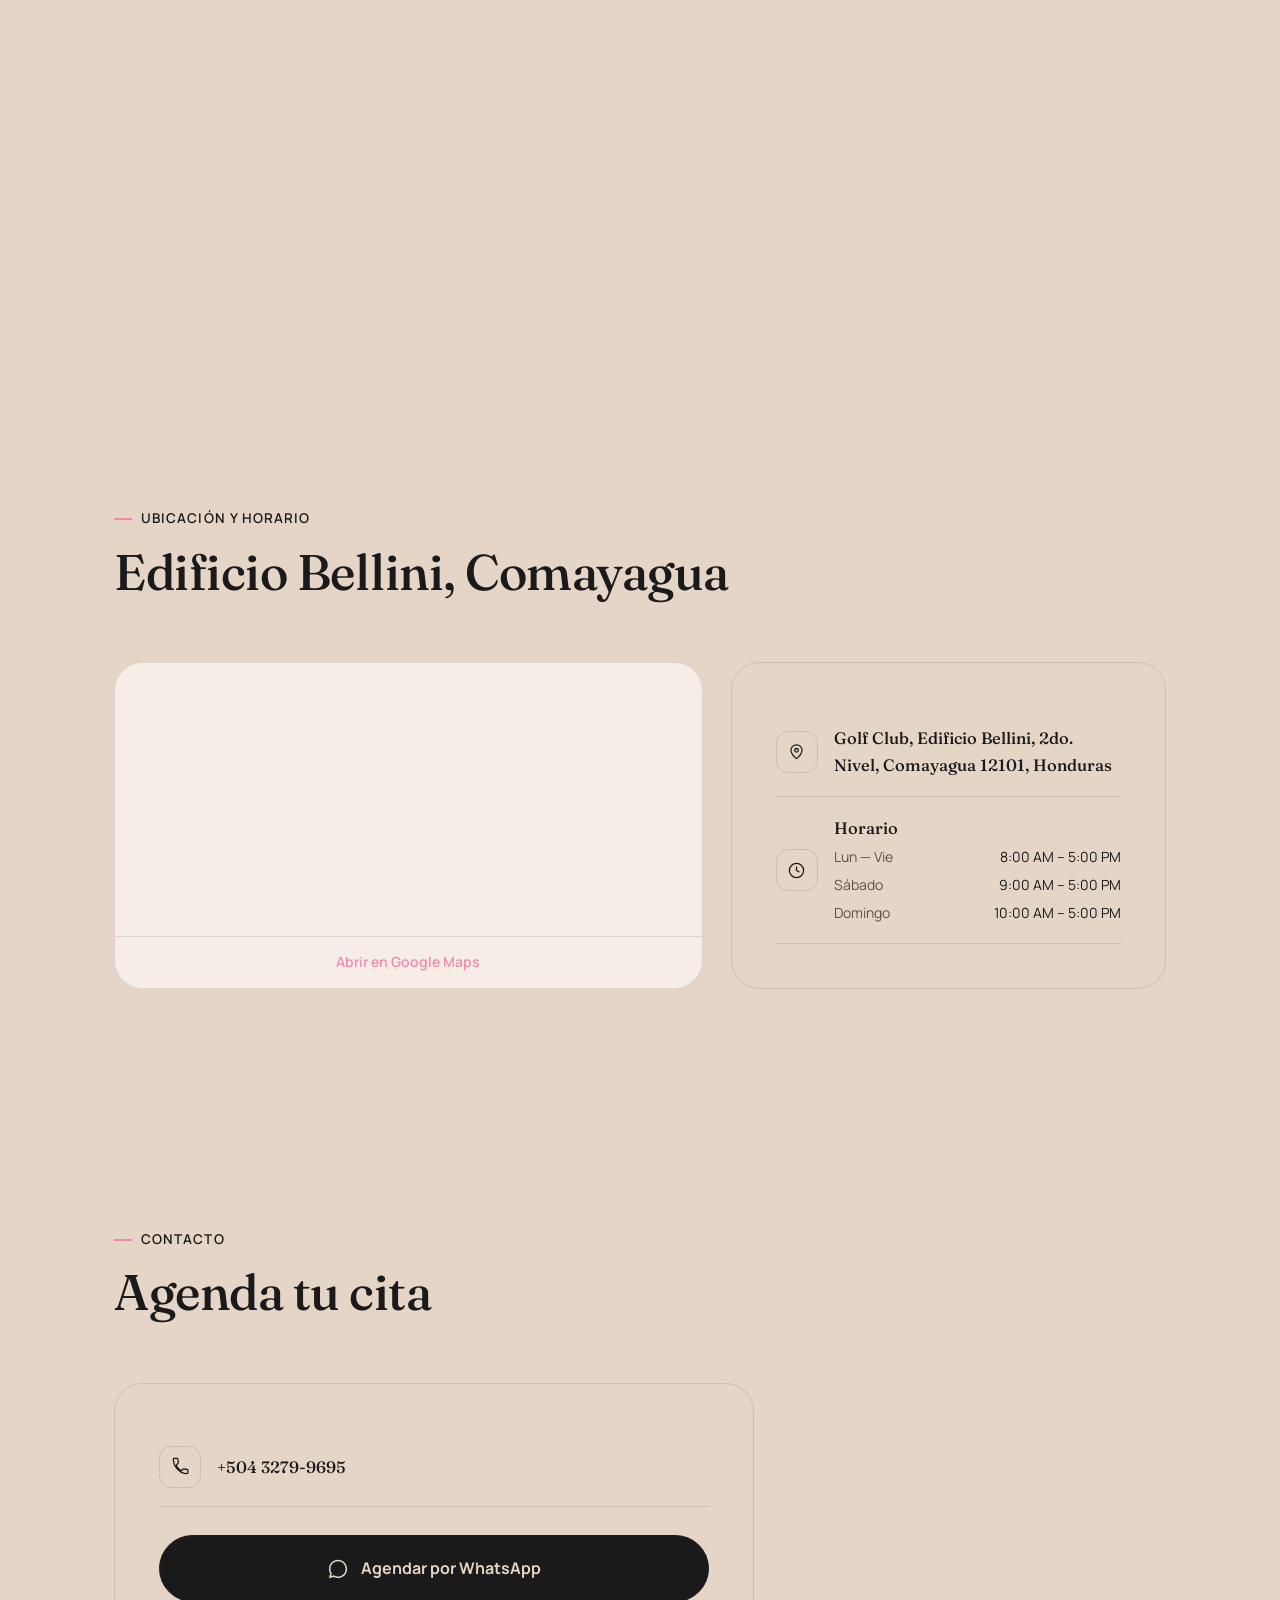
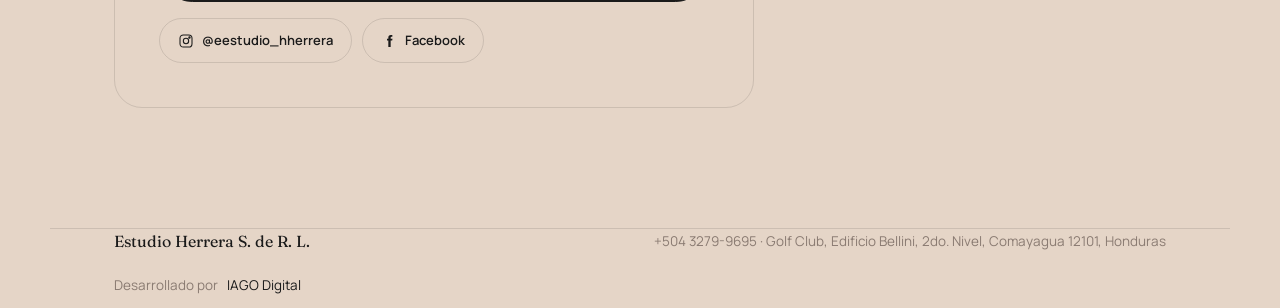
==== commit b7660029: "Make each service card expand and collapse. The menu titles stay visible, and the item lists open wh" ====
--- a/index.html
+++ b/index.html
@@ -412,6 +412,7 @@
 
   const servicesGrid = document.getElementById("services-grid");
   const itemList = (items) => (items || []).map((item) => `<li>${esc(item)}</li>`).join("");
+  const chevronSvg = `<svg viewBox="0 0 24 24" fill="none" stroke="currentColor" stroke-width="1.8" aria-hidden="true"><path d="M6 9l6 6 6-6" stroke-linecap="round" stroke-linejoin="round"/></svg>`;
   servicesGrid.innerHTML = (c.services || []).map((service, index) => {
     const groups = service.groups && service.groups.length
       ? `<div class="service-groups">${service.groups.map((group) => `
@@ -426,12 +427,32 @@
     const price = service.price ? `<p class="service-price">${esc(service.price)}</p>` : "";
     return `
       <article class="service-card${service.wide ? " is-wide" : ""}" data-reveal style="--delay:${Math.min(index, 6) * 0.05}s">
-        ${kicker}
-        <h3>${esc(service.name)}</h3>
-        ${price}
-        ${groups}
+        <button type="button" class="service-trigger" aria-expanded="false" id="service-trigger-${index}" aria-controls="service-panel-${index}">
+          <span class="service-trigger-text">
+            ${kicker}
+            <h3>${esc(service.name)}</h3>
+          </span>
+          <span class="service-chevron">${chevronSvg}</span>
+        </button>
+        <div class="service-panel" id="service-panel-${index}" role="region" aria-labelledby="service-trigger-${index}">
+          <div class="service-panel-inner">
+            <div class="service-panel-body">
+              ${price}
+              ${groups}
+            </div>
+          </div>
+        </div>
       </article>`;
   }).join("");
+
+  servicesGrid.addEventListener("click", (event) => {
+    const trigger = event.target.closest(".service-trigger");
+    if (!trigger || !servicesGrid.contains(trigger)) return;
+    const card = trigger.closest(".service-card");
+    const willOpen = !card.classList.contains("is-open");
+    card.classList.toggle("is-open", willOpen);
+    trigger.setAttribute("aria-expanded", willOpen ? "true" : "false");
+  });
 
   const ritualViewport = document.getElementById("ritual-carousel");
   const ritualTrack = document.getElementById("ritual-track");
--- a/styles.css
+++ b/styles.css
@@ -607,7 +607,7 @@
   -webkit-tap-highlight-color: transparent;
   touch-action: manipulation;
 }
-.service-trigger:hover { background: rgba(255,255,255,0.03); }
+.service-trigger:hover { background: var(--accent-hover); }
 .service-trigger:focus-visible {
   outline: 2px solid var(--ink);
   outline-offset: -2px;
@@ -652,7 +652,8 @@
   grid-template-rows: 0fr;
   transition: grid-template-rows .4s var(--ease);
 }
-.service-item.is-open .service-panel { grid-template-rows: 1fr; }
+.service-item.is-open .service-panel,
+.service-card.is-open .service-panel { grid-template-rows: 1fr; }
 .service-panel-inner { overflow: hidden; min-height: 0; }
 .service-panel-body {
   padding: 0 clamp(16px, 3vw, 24px) clamp(18px, 2.5vw, 24px);
@@ -699,16 +700,28 @@
 .service-card {
   border: 1px solid var(--line);
   border-radius: var(--radius);
-  padding: clamp(22px, 3vw, 32px);
+  padding: 0;
   background: rgba(255,252,248,0.55);
+  overflow: hidden;
 }
 .service-card.is-wide { grid-column: 1 / -1; }
-.service-card h3 {
-  font-size: clamp(26px, 3vw, 36px);
+.service-card .service-trigger {
+  align-items: center;
+  padding: clamp(20px, 2.6vw, 28px);
+}
+.service-card .service-trigger h3 {
+  font-size: clamp(22px, 2.6vw, 32px);
   line-height: 1.15;
-  margin-bottom: 18px;
+  margin: 0;
 }
 .service-card .service-kicker { margin-bottom: 8px; }
+.service-card.is-open .service-chevron {
+  transform: rotate(180deg);
+  color: var(--ink);
+}
+.service-card .service-panel-body {
+  padding: 0 clamp(20px, 2.6vw, 28px) clamp(22px, 2.8vw, 30px);
+}
 .service-groups {
   display: grid;
   grid-template-columns: 1fr 1fr;
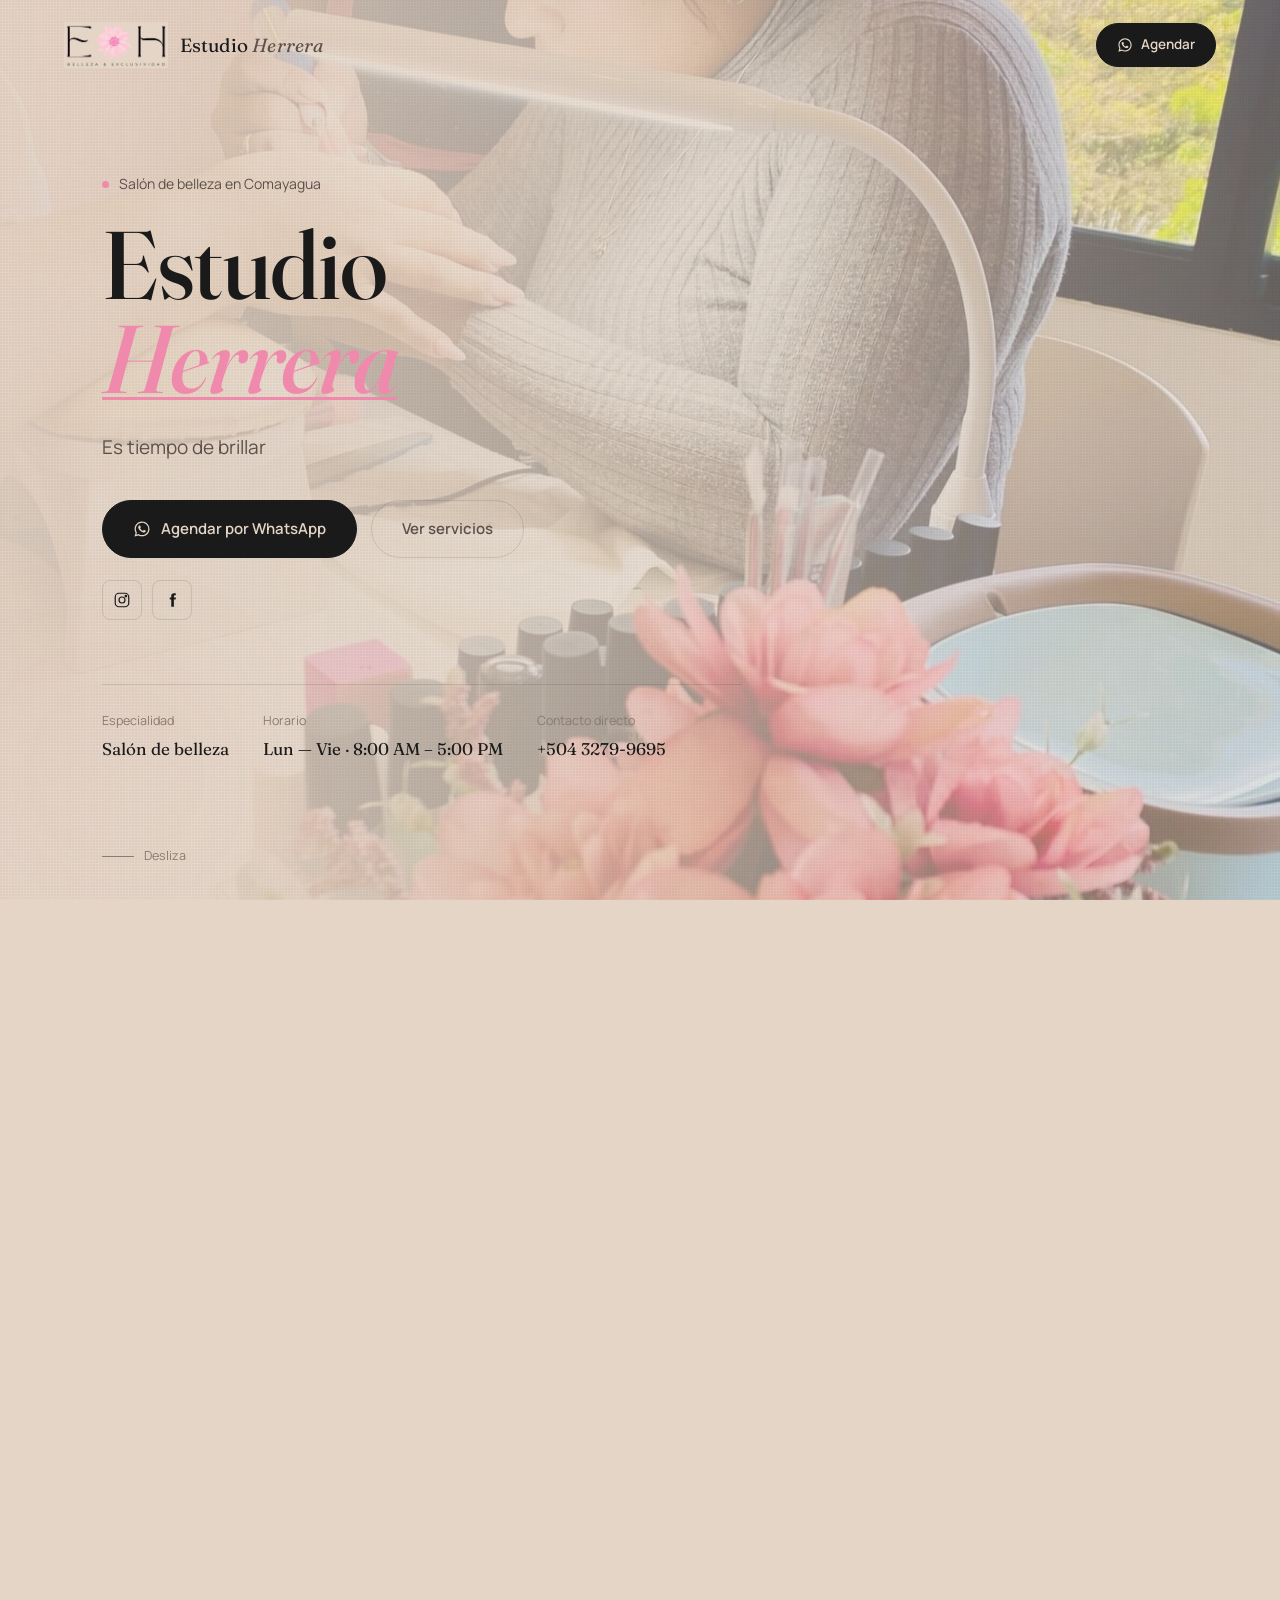
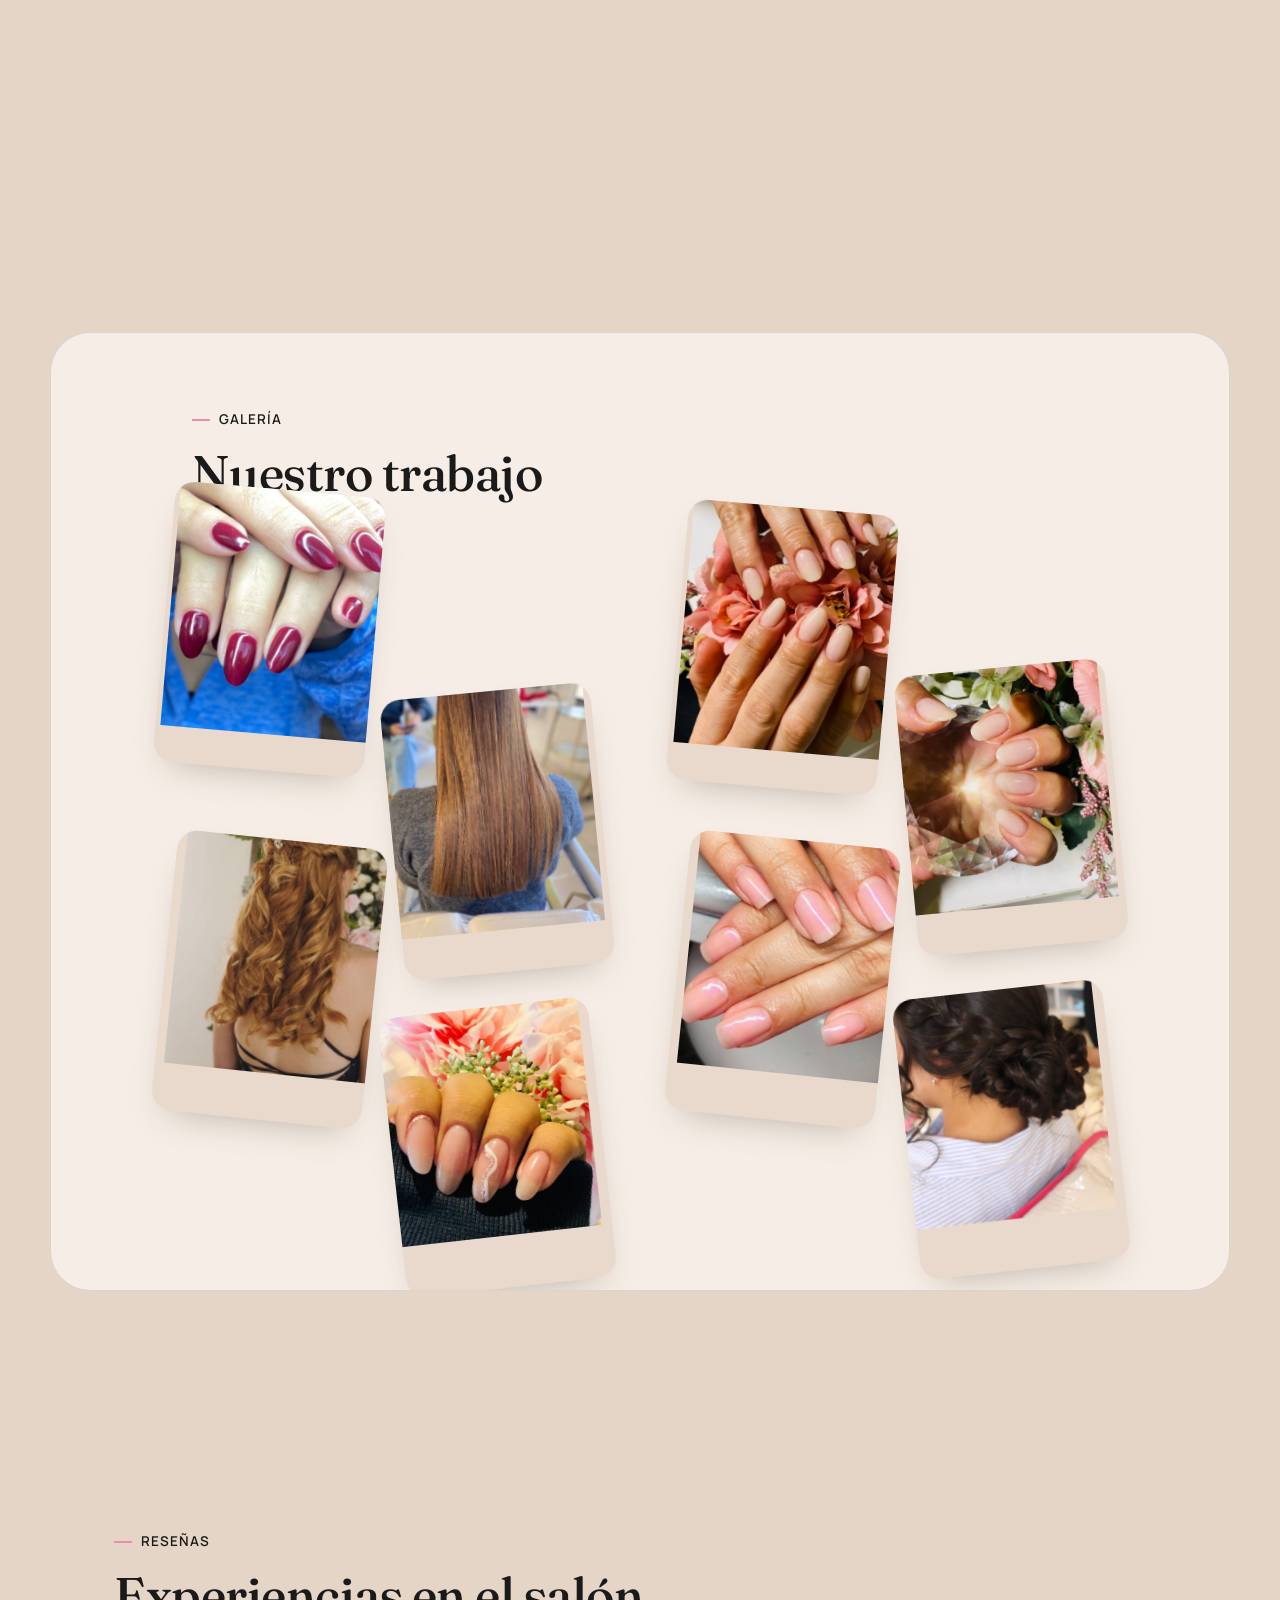
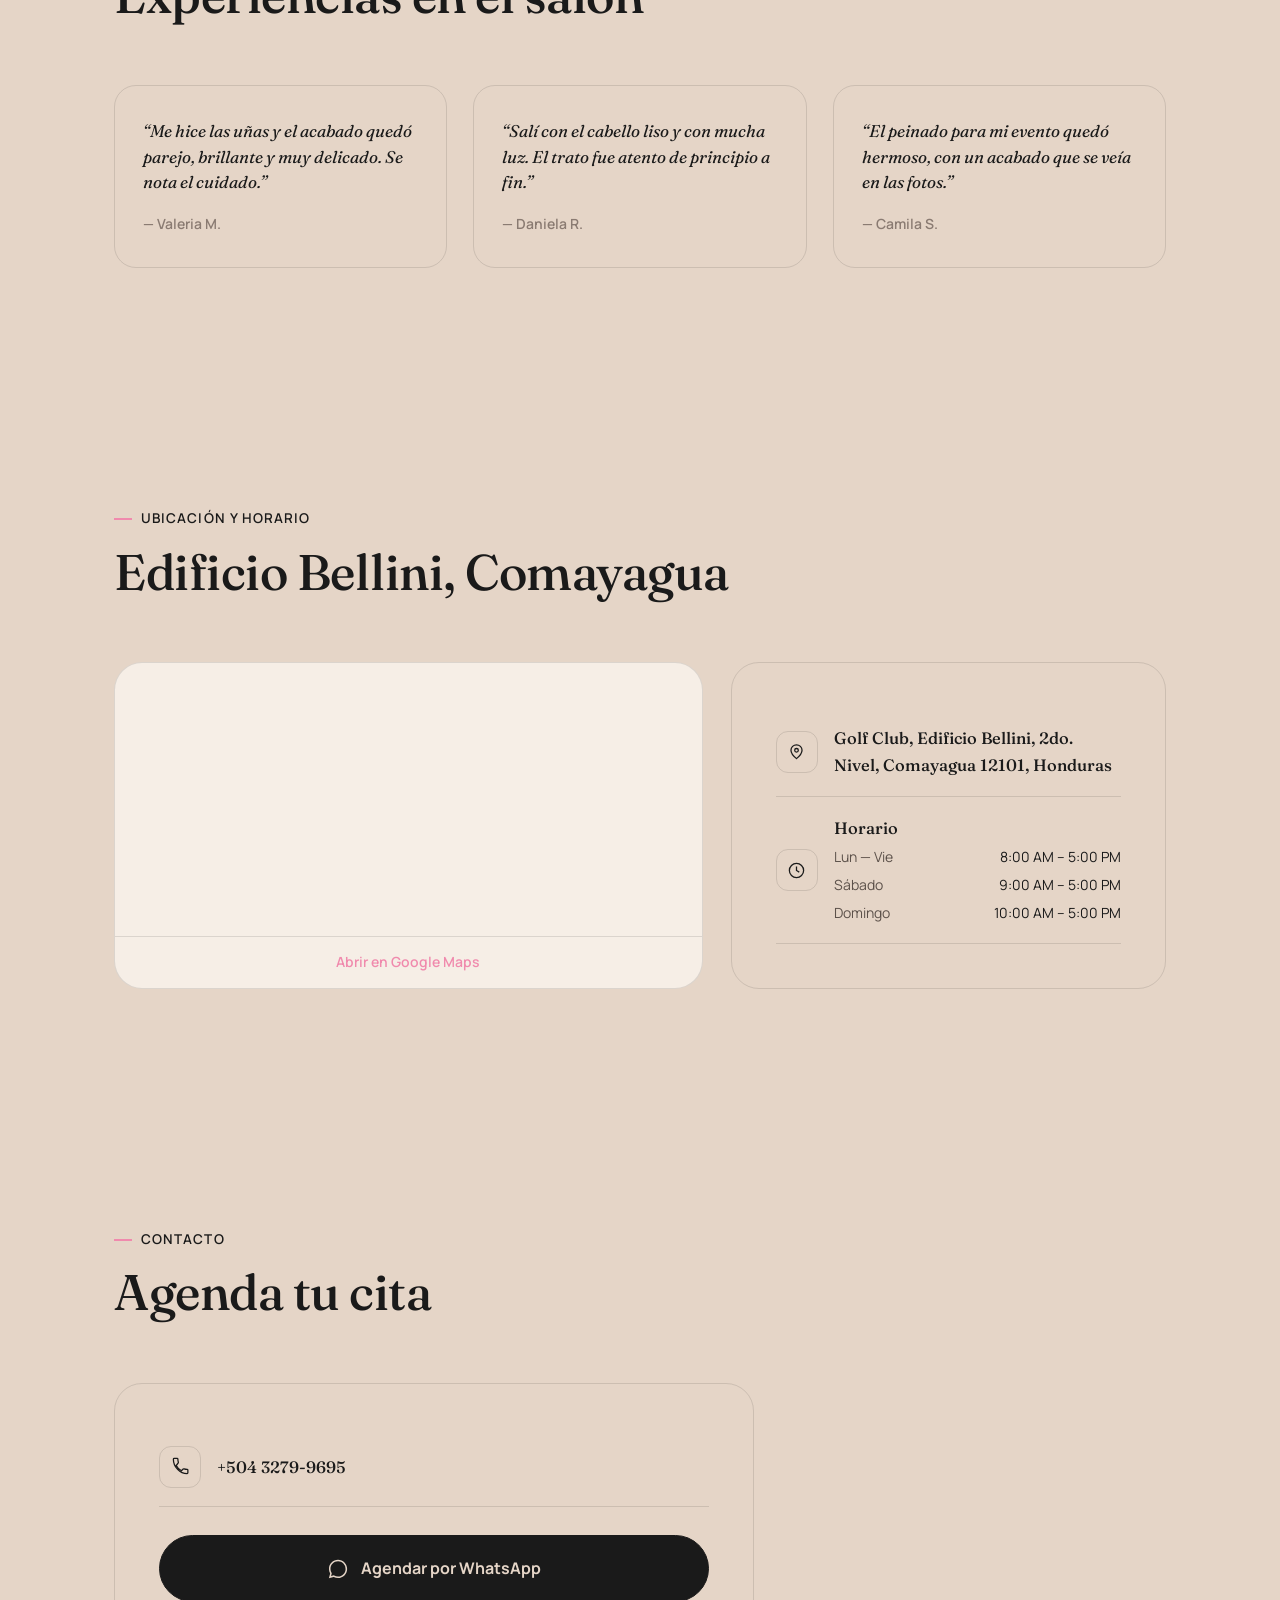
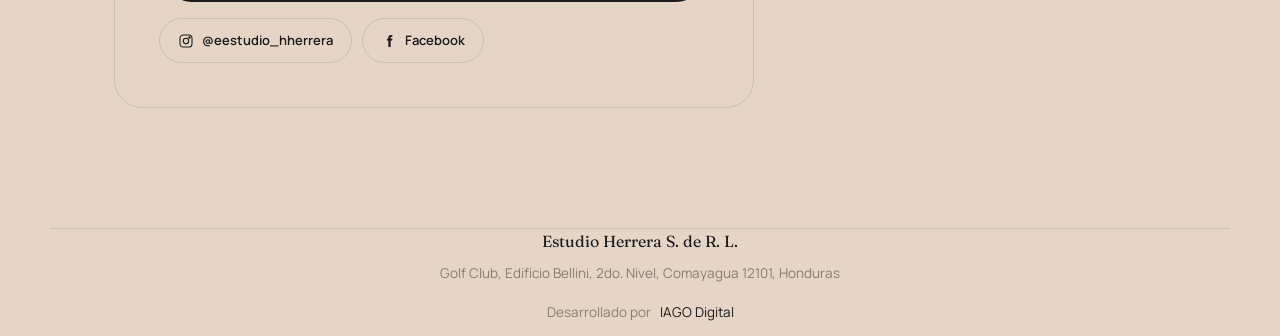
==== commit b31b68a0: "Center the footer and drop the repeated phone number. The salon name, address, and IAGO Digital cred" ====
--- a/index.html
+++ b/index.html
@@ -398,7 +398,7 @@
   mapLink.textContent = u.mapCta;
 
   document.getElementById("footer-brand").textContent = c.legalName || c.brandName;
-  document.getElementById("footer-meta").textContent = `${c.phoneDisplay} · ${addressText}`;
+  document.getElementById("footer-meta").textContent = addressText;
   document.getElementById("footer-credit-label").textContent = c.credit.label;
   const creditLink = document.getElementById("footer-credit-link");
   creditLink.href = c.credit.url;
--- a/styles.css
+++ b/styles.css
@@ -799,8 +799,9 @@
 }
 
 .foot-credit {
-  margin-top: 20px;
+  margin-top: 18px;
   padding-bottom: 12px;
+  text-align: center;
 }
 .foot-credit a {
   color: var(--ink);
@@ -1160,12 +1161,12 @@
   color: var(--ink-faint);
   font-size: 13.5px;
 }
+.footer-inner { text-align: center; }
 .footer-row {
   display: flex;
-  flex-wrap: wrap;
-  gap: 20px;
-  align-items: center;
-  justify-content: space-between;
+  flex-direction: column;
+  gap: 8px;
+  align-items: center;
 }
 footer .fbrand {
   font-family: 'Fraunces', serif;
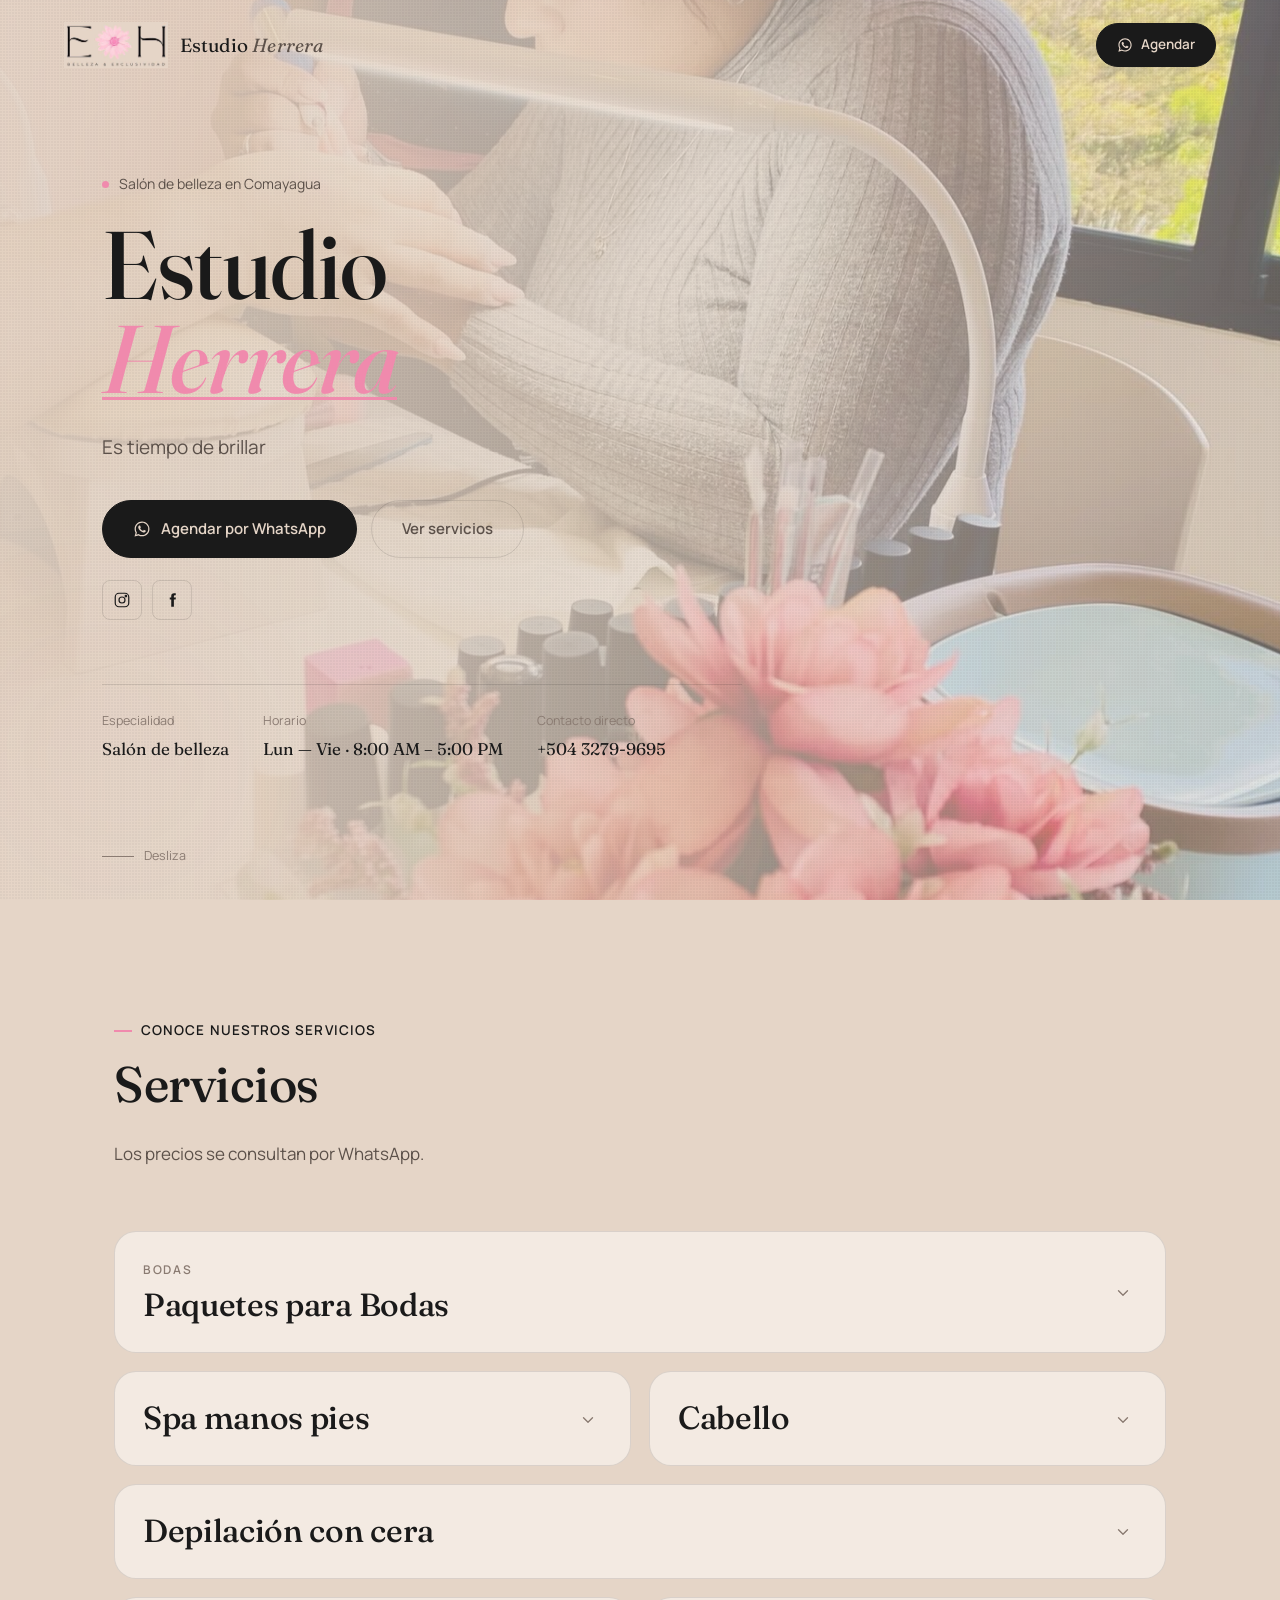
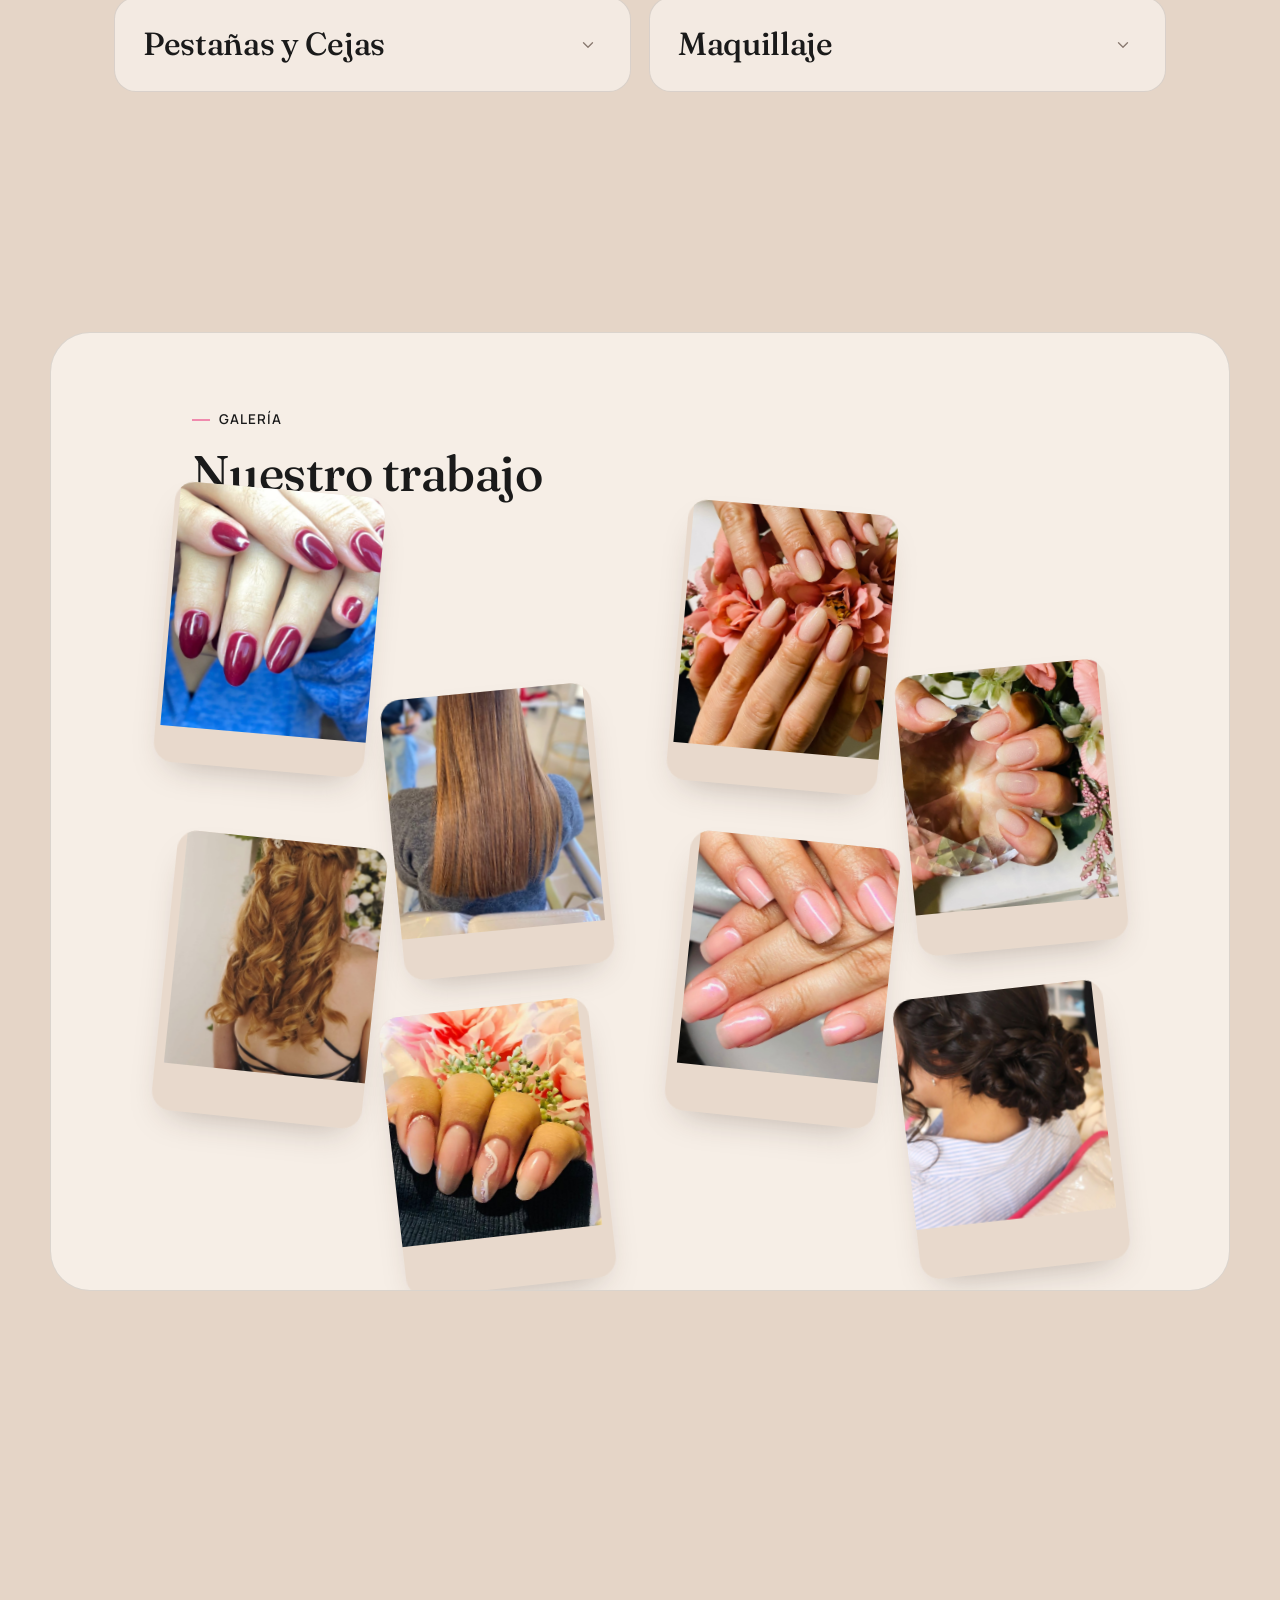
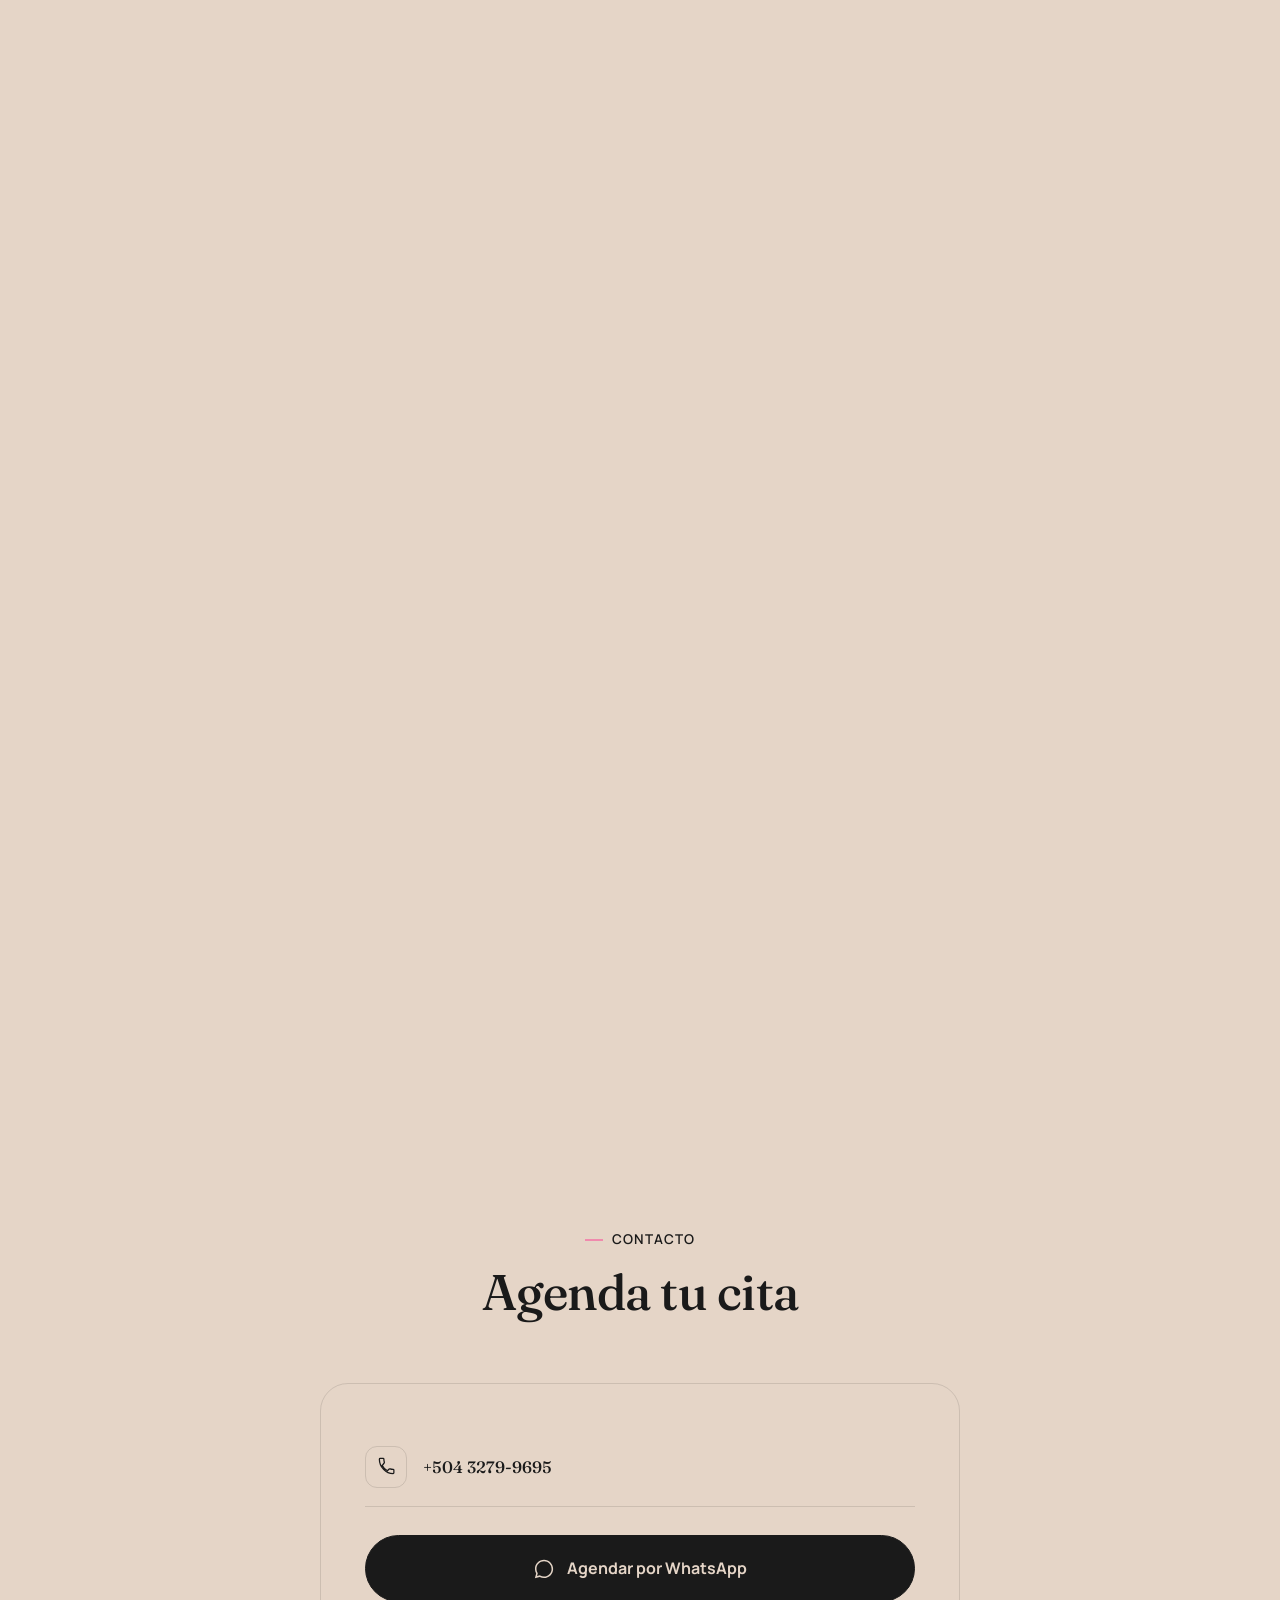
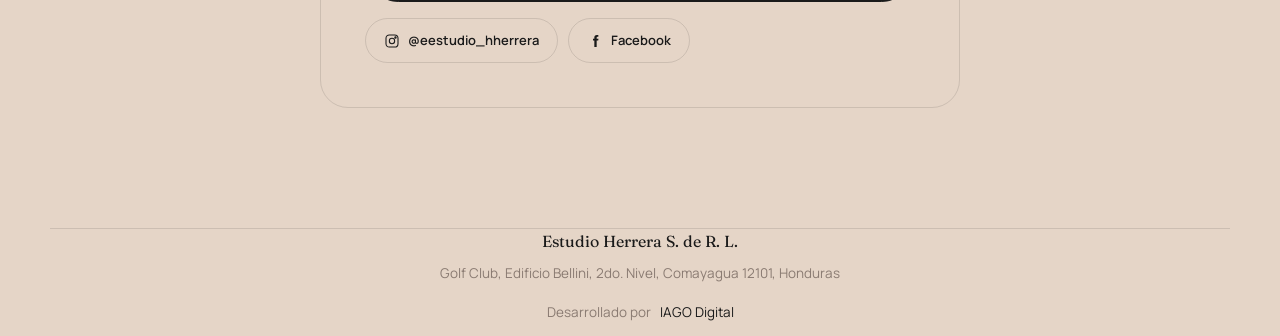
==== commit 908a1717: "Harden the favicon and Open Graph share preview. Use absolute image URLs so WhatsApp and Facebook ca" ====
--- a/index.html
+++ b/index.html
@@ -5,16 +5,27 @@
 <meta name="viewport" content="width=device-width, initial-scale=1.0, viewport-fit=cover">
 <meta name="description" content="Estudio Herrera, salón de belleza en Golf Club, Edificio Bellini, 2do. Nivel, Comayagua. Cabello, maquillaje, pestañas, cejas, spa de manos y pies, depilación con cera y paquetes para bodas. Agenda por WhatsApp.">
 <meta name="theme-color" content="#E5D5C7">
+<meta property="og:site_name" content="Estudio Herrera">
+<meta property="og:locale" content="es_HN">
 <meta property="og:title" content="Estudio Herrera | Salón de Belleza en Comayagua">
 <meta property="og:description" content="Estudio Herrera, salón de belleza en Golf Club, Edificio Bellini, 2do. Nivel, Comayagua. Cabello, maquillaje, pestañas, cejas, spa de manos y pies, depilación con cera y paquetes para bodas. Agenda por WhatsApp.">
-<meta property="og:image" content="images/logo.jpg">
+<meta property="og:url" content="https://estudio-herrera-two.vercel.app/">
+<meta property="og:image" content="https://estudio-herrera-two.vercel.app/images/og-image.jpg">
+<meta property="og:image:secure_url" content="https://estudio-herrera-two.vercel.app/images/og-image.jpg">
+<meta property="og:image:type" content="image/jpeg">
+<meta property="og:image:width" content="512">
+<meta property="og:image:height" content="512">
+<meta property="og:image:alt" content="Estudio Herrera — Belleza & Exclusividad">
 <meta property="og:type" content="website">
 <meta name="twitter:card" content="summary">
-<meta name="twitter:image" content="images/logo.jpg">
+<meta name="twitter:title" content="Estudio Herrera | Salón de Belleza en Comayagua">
+<meta name="twitter:description" content="Estudio Herrera, salón de belleza en Golf Club, Edificio Bellini, 2do. Nivel, Comayagua. Agenda por WhatsApp.">
+<meta name="twitter:image" content="https://estudio-herrera-two.vercel.app/images/og-image.jpg">
 <title>Estudio Herrera | Salón de Belleza en Comayagua</title>
-<link rel="icon" href="images/favicon-32.png" type="image/png" sizes="32x32">
-<link rel="icon" href="images/favicon-16.png" type="image/png" sizes="16x16">
-<link rel="apple-touch-icon" href="images/apple-touch-icon.png">
+<link rel="icon" href="/favicon.ico" sizes="any">
+<link rel="icon" href="/images/favicon-32.png" type="image/png" sizes="32x32">
+<link rel="icon" href="/images/favicon-16.png" type="image/png" sizes="16x16">
+<link rel="apple-touch-icon" href="/images/apple-touch-icon.png">
 <link rel="stylesheet" href="styles.css">
 </head>
 <body>
@@ -222,12 +233,28 @@
 
   const address = c.address || {};
   const addressText = address.full || c.address || "";
+  const siteUrl = String(c.siteUrl || "").replace(/\/$/, "");
+  const absoluteUrl = (path) => {
+    if (!path) return "";
+    if (/^https?:\/\//i.test(path)) return path;
+    if (!siteUrl) return path;
+    return `${siteUrl}/${String(path).replace(/^\//, "")}`;
+  };
+  const shareImage = absoluteUrl(c.ogImage || c.logo);
+
+  const ogUrl = document.querySelector('meta[property="og:url"]');
+  if (ogUrl && siteUrl) ogUrl.content = `${siteUrl}/`;
+  document.querySelectorAll('meta[property="og:image"], meta[property="og:image:secure_url"], meta[name="twitter:image"]').forEach((el) => {
+    if (shareImage) el.content = shareImage;
+  });
+
   const jsonLd = {
     "@context": "https://schema.org",
     "@type": "BeautySalon",
     name: c.brandName,
     legalName: c.legalName,
-    image: c.logo,
+    url: siteUrl || undefined,
+    image: absoluteUrl(c.logo) || c.logo,
     description: u.metaDescription,
     telephone: c.phoneE164,
     address: {
@@ -282,10 +309,6 @@
     navLogo.src = c.logoMark;
     navLogo.hidden = false;
   }
-  const ogImage = document.querySelector('meta[property="og:image"]');
-  if (ogImage && c.logo) ogImage.content = c.logo;
-  const twitterImage = document.querySelector('meta[name="twitter:image"]');
-  if (twitterImage && c.logo) twitterImage.content = c.logo;
 
   const brandParts = c.brandName.trim().split(/\s+/);
   const navName = document.getElementById("nav-name");
--- a/styles.css
+++ b/styles.css
@@ -774,6 +774,17 @@
 }
 .map-link:hover { background: var(--accent-hover); }
 .contact-card-solo { max-width: 640px; }
+@media (min-width: 981px) {
+  #contacto .section-head,
+  #contacto .contact-card-solo {
+    margin-left: auto;
+    margin-right: auto;
+  }
+  #contacto .section-head {
+    align-items: center;
+    text-align: center;
+  }
+}
 .contact-row .txt a {
   font-family: 'Fraunces', serif;
   font-weight: 500;
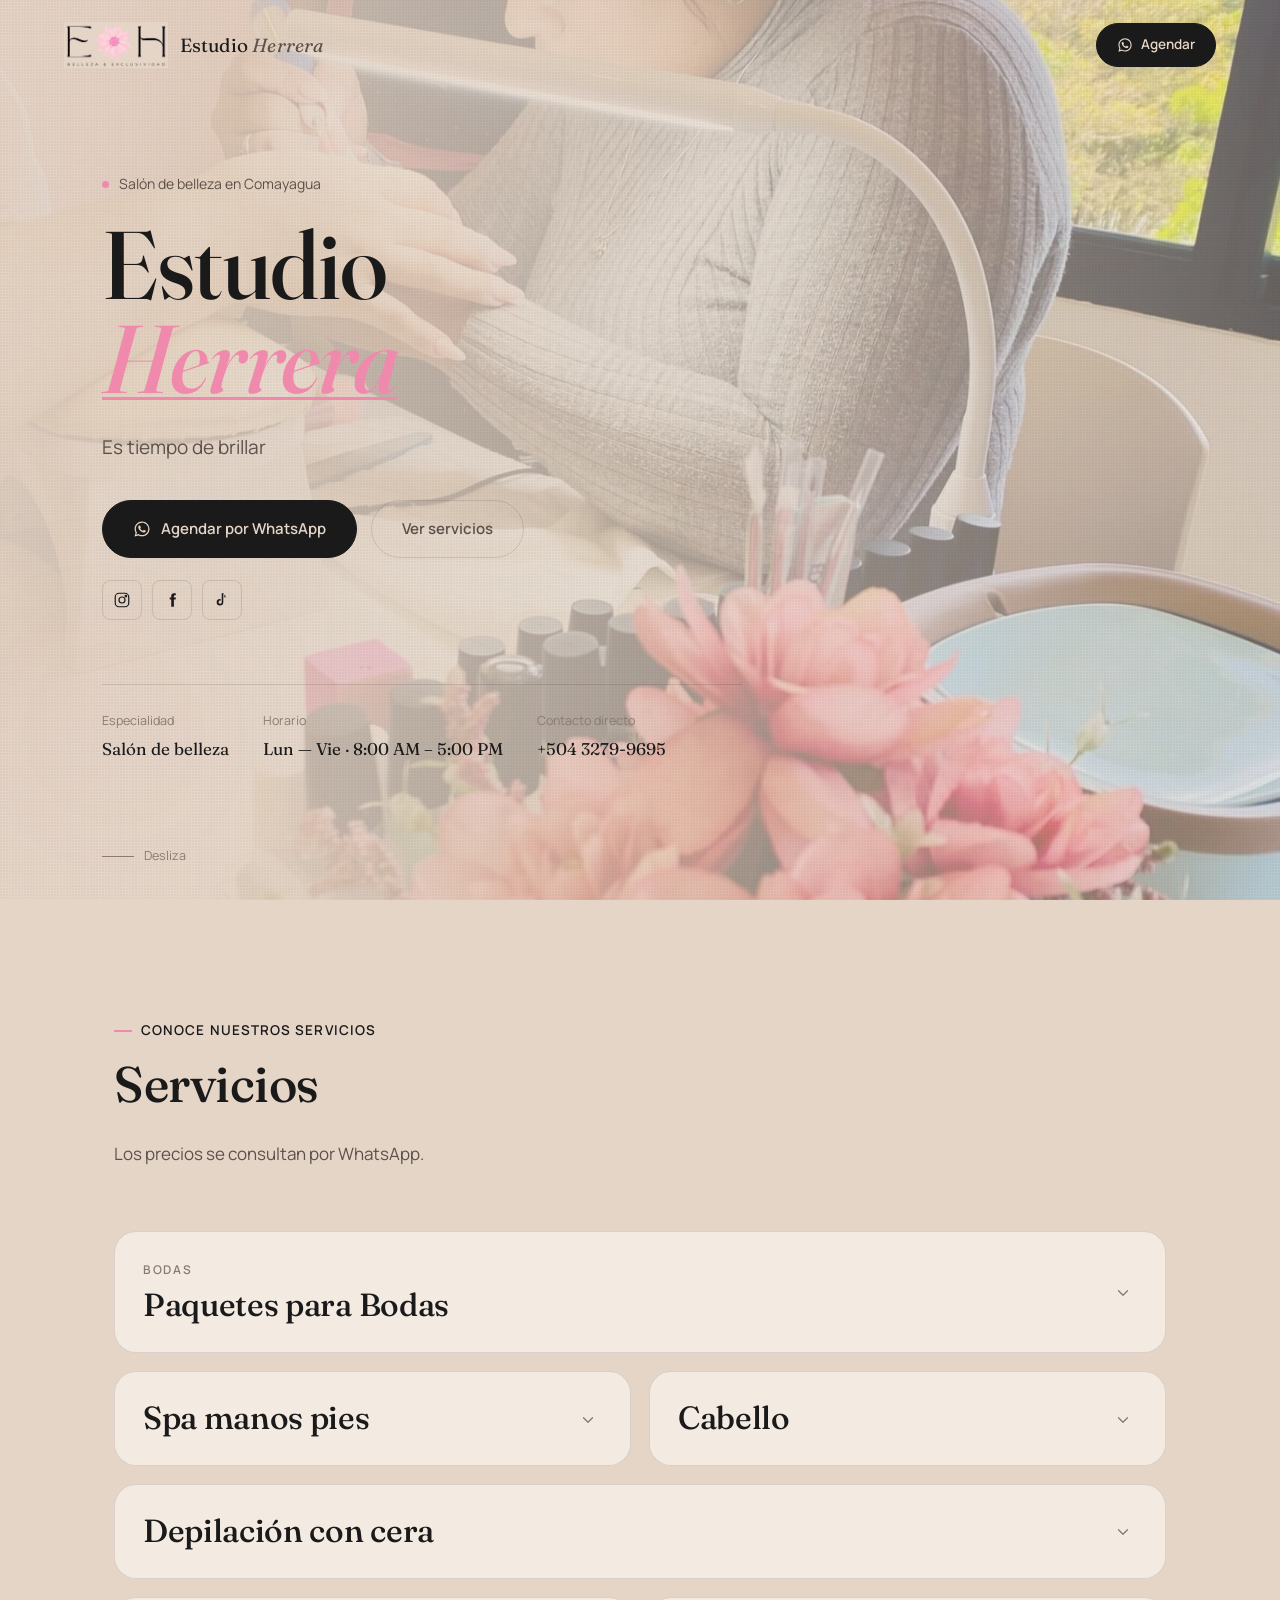
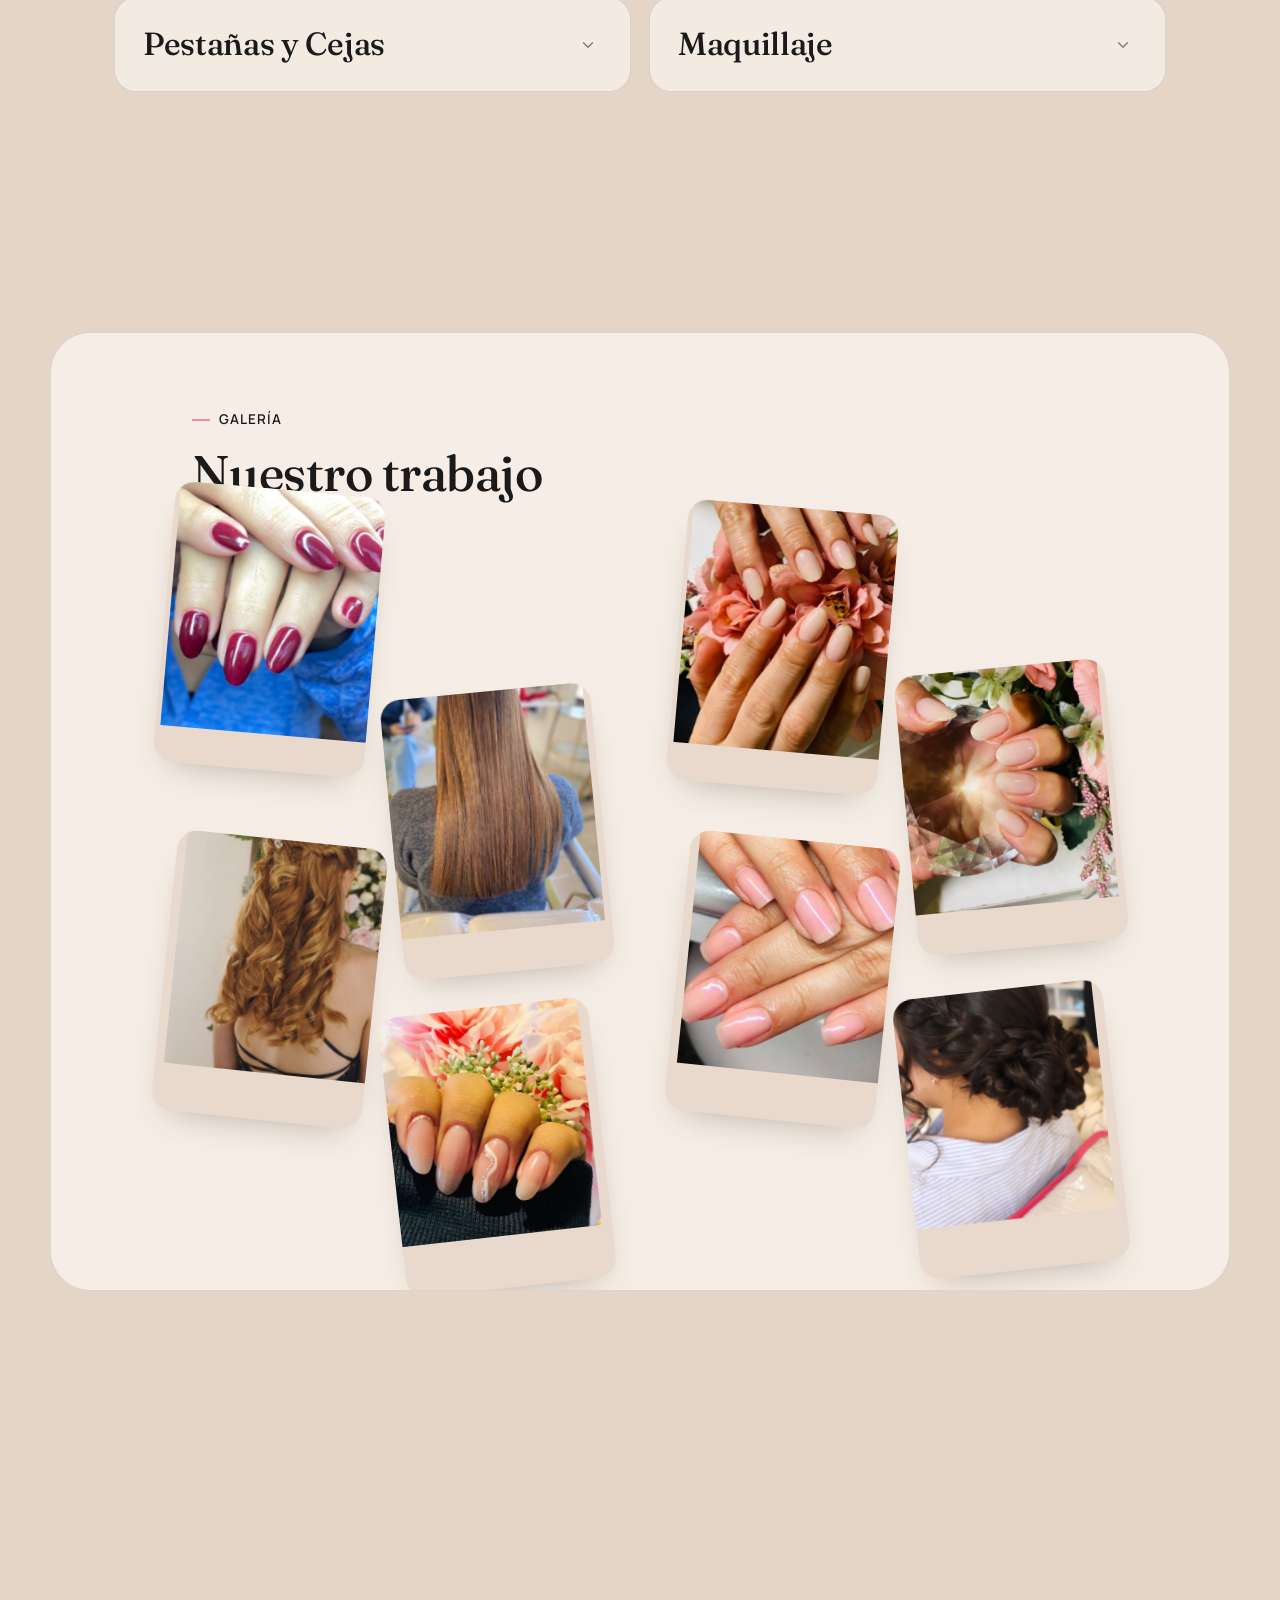
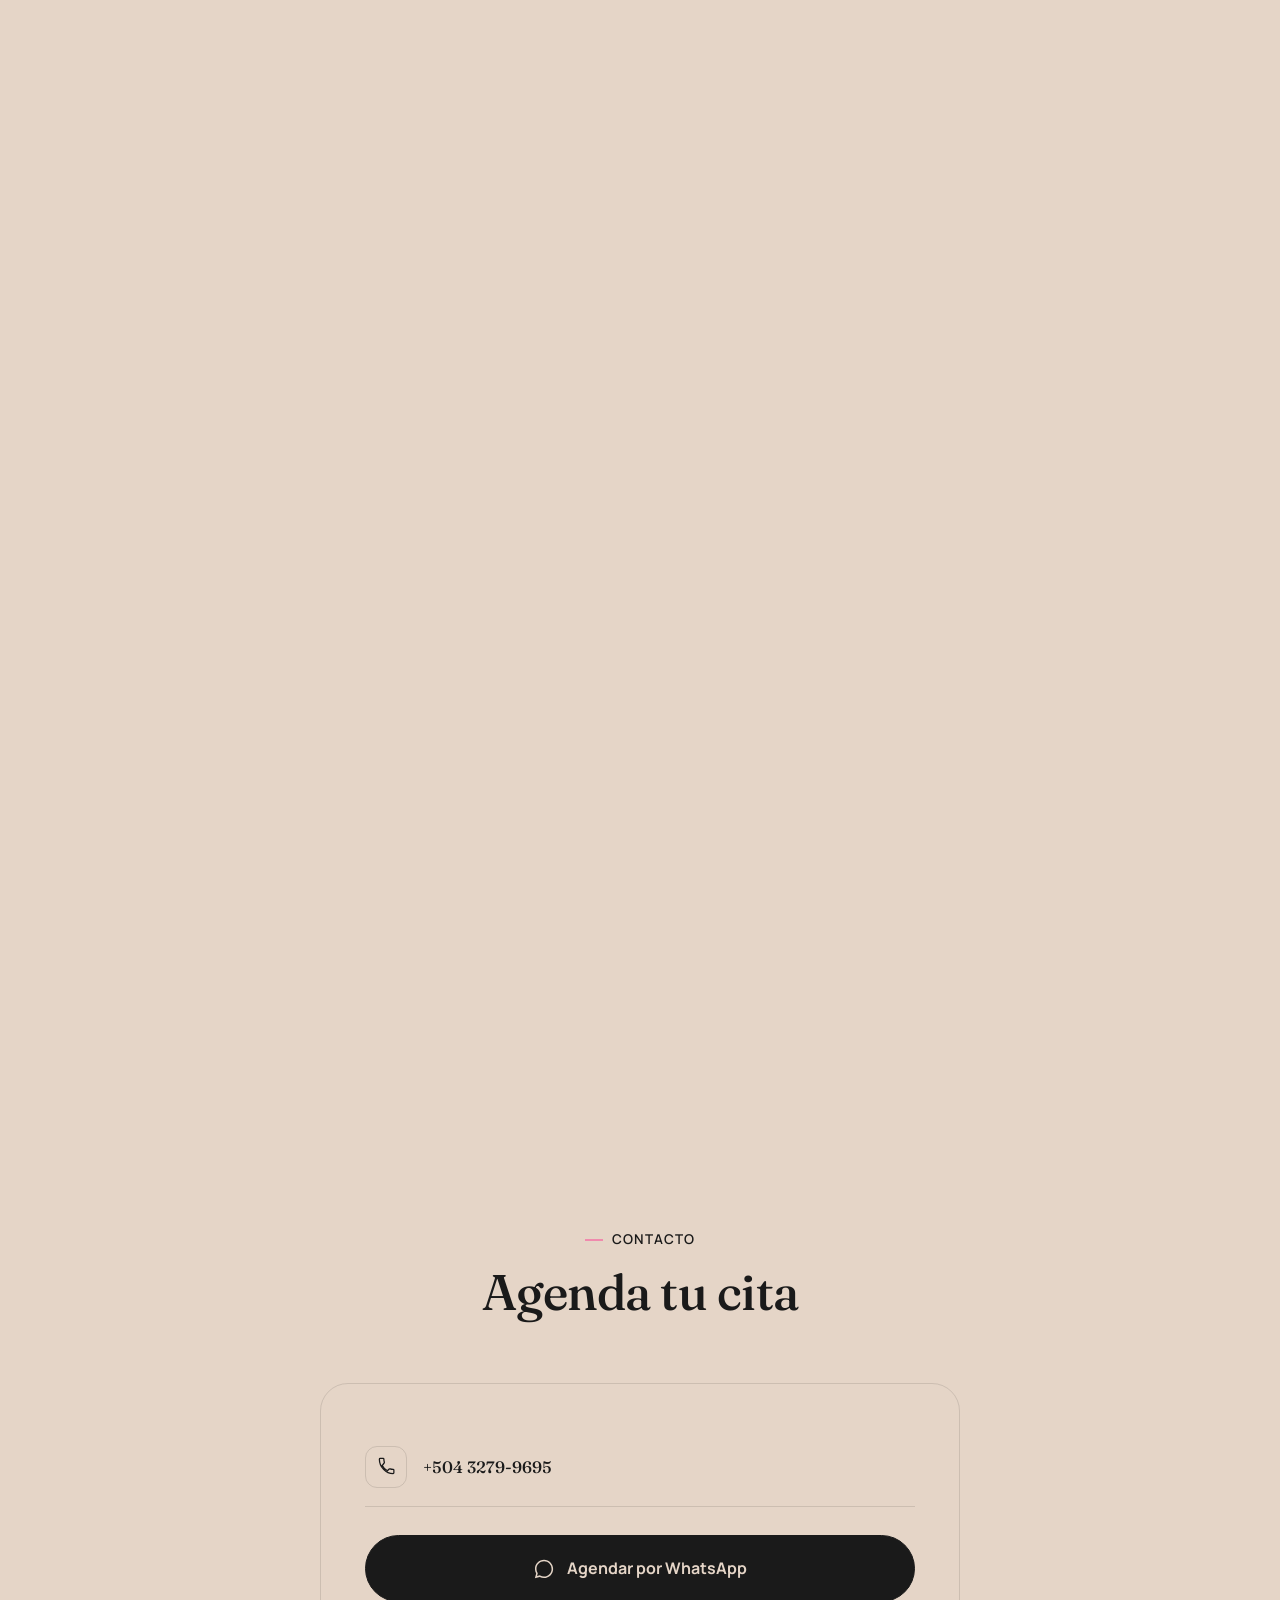
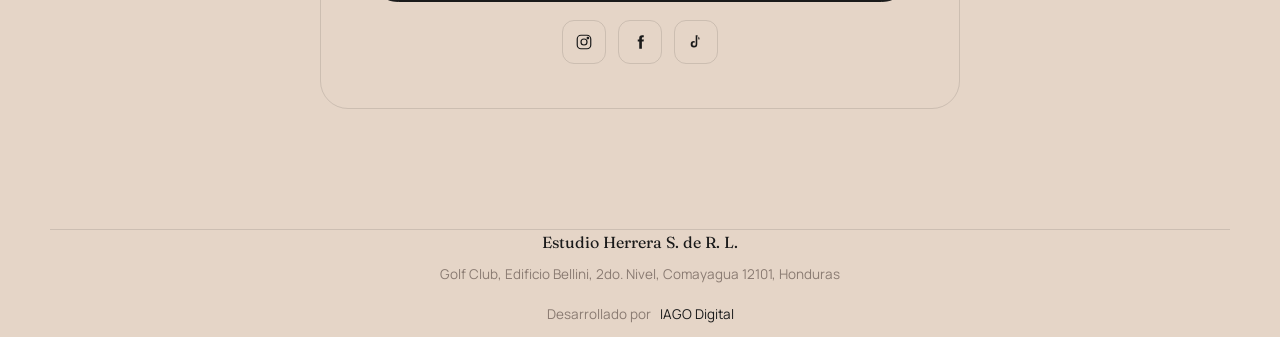
==== commit c49f12ec: "Add TikTok and show social links as icon-only buttons. Instagram, Facebook, and TikTok sit on one ce" ====
--- a/index.html
+++ b/index.html
@@ -71,6 +71,9 @@
       <a href="#" class="hero-social-btn" id="hero-facebook" target="_blank" rel="noopener" aria-label="Facebook">
         <svg viewBox="0 0 24 24" fill="currentColor" aria-hidden="true"><path d="M14.5 8.5V6.8c0-.7.5-1.1 1.2-1.1h1.3V3h-2.2C12.2 3 11 4.4 11 6.6v1.9H9v2.7h2V21h3.5v-9.8h2.3l.4-2.7h-2.7Z"/></svg>
       </a>
+      <a href="#" class="hero-social-btn" id="hero-tiktok" target="_blank" rel="noopener" aria-label="TikTok">
+        <svg viewBox="0 0 24 24" fill="currentColor" aria-hidden="true"><path d="M16.6 5.8a5.2 5.2 0 0 1-2.9-1.7V15a4.4 4.4 0 1 1-4.4-4.4c.3 0 .6 0 .9.1v2.3a2.1 2.1 0 1 0 1.4 2V3h2.4c.2 1.5 1.1 2.8 2.6 3.4v2.4c-.5-.1-1-.3-1.5-.5V5.8Z"/></svg>
+      </a>
     </div>
     <div class="hero-meta" data-reveal style="--delay:.35s">
       <div class="item">
@@ -167,13 +170,14 @@
         <span id="contact-cta"></span>
       </a>
       <div class="social-row">
-        <a href="#" class="social-pill" id="social-instagram" target="_blank" rel="noopener">
+        <a href="#" class="social-pill" id="social-instagram" target="_blank" rel="noopener" aria-label="Instagram">
           <svg viewBox="0 0 24 24" fill="none" stroke="currentColor" stroke-width="1.6" aria-hidden="true"><rect x="3" y="3" width="18" height="18" rx="5"/><circle cx="12" cy="12" r="4"/><circle cx="17.2" cy="6.8" r="1"/></svg>
-          <span id="social-instagram-label"></span>
         </a>
-        <a href="#" class="social-pill" id="social-facebook" target="_blank" rel="noopener">
+        <a href="#" class="social-pill" id="social-facebook" target="_blank" rel="noopener" aria-label="Facebook">
           <svg viewBox="0 0 24 24" fill="currentColor" aria-hidden="true"><path d="M14.5 8.5V6.8c0-.7.5-1.1 1.2-1.1h1.3V3h-2.2C12.2 3 11 4.4 11 6.6v1.9H9v2.7h2V21h3.5v-9.8h2.3l.4-2.7h-2.7Z"/></svg>
-          <span id="social-facebook-label"></span>
+        </a>
+        <a href="#" class="social-pill" id="social-tiktok" target="_blank" rel="noopener" aria-label="TikTok">
+          <svg viewBox="0 0 24 24" fill="currentColor" aria-hidden="true"><path d="M16.6 5.8a5.2 5.2 0 0 1-2.9-1.7V15a4.4 4.4 0 1 1-4.4-4.4c.3 0 .6 0 .9.1v2.3a2.1 2.1 0 1 0 1.4 2V3h2.4c.2 1.5 1.1 2.8 2.6 3.4v2.4c-.5-.1-1-.3-1.5-.5V5.8Z"/></svg>
         </a>
       </div>
     </div>
@@ -270,7 +274,7 @@
       longitude: c.geo.longitude
     } : undefined,
     hasMap: c.mapsUrl,
-    sameAs: [c.instagramUrl, c.facebookUrl].filter(Boolean),
+    sameAs: [c.instagramUrl, c.facebookUrl, c.tiktokUrl].filter(Boolean),
     openingHoursSpecification: (c.hours || []).filter((hour) => hour.opens).map((hour) => ({
       "@type": "OpeningHoursSpecification",
       dayOfWeek: hour.days,
@@ -353,21 +357,15 @@
   });
   document.getElementById("nav-whatsapp").setAttribute("aria-label", u.whatsappLabel);
 
-  const heroInsta = document.getElementById("hero-instagram");
-  const socialInsta = document.getElementById("social-instagram");
-  [heroInsta, socialInsta].filter(Boolean).forEach((el) => {
-    el.href = c.instagramUrl;
-    el.setAttribute("aria-label", c.instagramHandle);
-  });
-  document.getElementById("social-instagram-label").textContent = c.instagramHandle;
-
-  const heroFacebook = document.getElementById("hero-facebook");
-  const socialFacebook = document.getElementById("social-facebook");
-  [heroFacebook, socialFacebook].filter(Boolean).forEach((el) => {
-    el.href = c.facebookUrl;
-    el.setAttribute("aria-label", c.facebookLabel);
-  });
-  document.getElementById("social-facebook-label").textContent = c.facebookLabel;
+  const wireSocial = (ids, url, label) => {
+    ids.map((id) => document.getElementById(id)).filter(Boolean).forEach((el) => {
+      el.href = url;
+      el.setAttribute("aria-label", label);
+    });
+  };
+  wireSocial(["hero-instagram", "social-instagram"], c.instagramUrl, c.instagramHandle || "Instagram");
+  wireSocial(["hero-facebook", "social-facebook"], c.facebookUrl, c.facebookLabel || "Facebook");
+  wireSocial(["hero-tiktok", "social-tiktok"], c.tiktokUrl, c.tiktokLabel || "TikTok");
 
   const heroEl = document.querySelector(".hero");
   const heroMedia = document.getElementById("hero-media");
--- a/styles.css
+++ b/styles.css
@@ -338,7 +338,7 @@
 .hero-social {
   margin-top: 22px;
   display: flex;
-  flex-wrap: wrap;
+  flex-wrap: nowrap;
   gap: 10px;
   align-items: center;
 }
@@ -1125,21 +1125,23 @@
 
 .social-row {
   display: flex;
-  flex-wrap: wrap;
-  gap: 10px;
-  margin-top: 16px;
+  flex-wrap: nowrap;
+  justify-content: center;
+  gap: 12px;
+  margin-top: 18px;
 }
 .social-pill {
-  flex: 0 1 auto;
+  flex: none;
   display: inline-flex;
   align-items: center;
-  gap: 8px;
-  padding: 11px 18px;
-  border-radius: 100px;
+  justify-content: center;
+  width: 44px;
+  height: 44px;
+  padding: 0;
+  border-radius: 12px;
   border: 1px solid var(--line);
-  font-size: 13px;
-  font-weight: 600;
   background: transparent;
+  color: var(--ink);
   transition: transform .35s var(--ease), border-color .35s, background .3s;
 }
 .social-pill:hover {
@@ -1147,7 +1149,7 @@
   border-color: var(--line-strong);
   background: var(--accent-hover);
 }
-.social-pill svg { width: 16px; height: 16px; }
+.social-pill svg { width: 18px; height: 18px; }
 
 .quote-block { padding: 40px 8px 0; }
 .quote-block p {
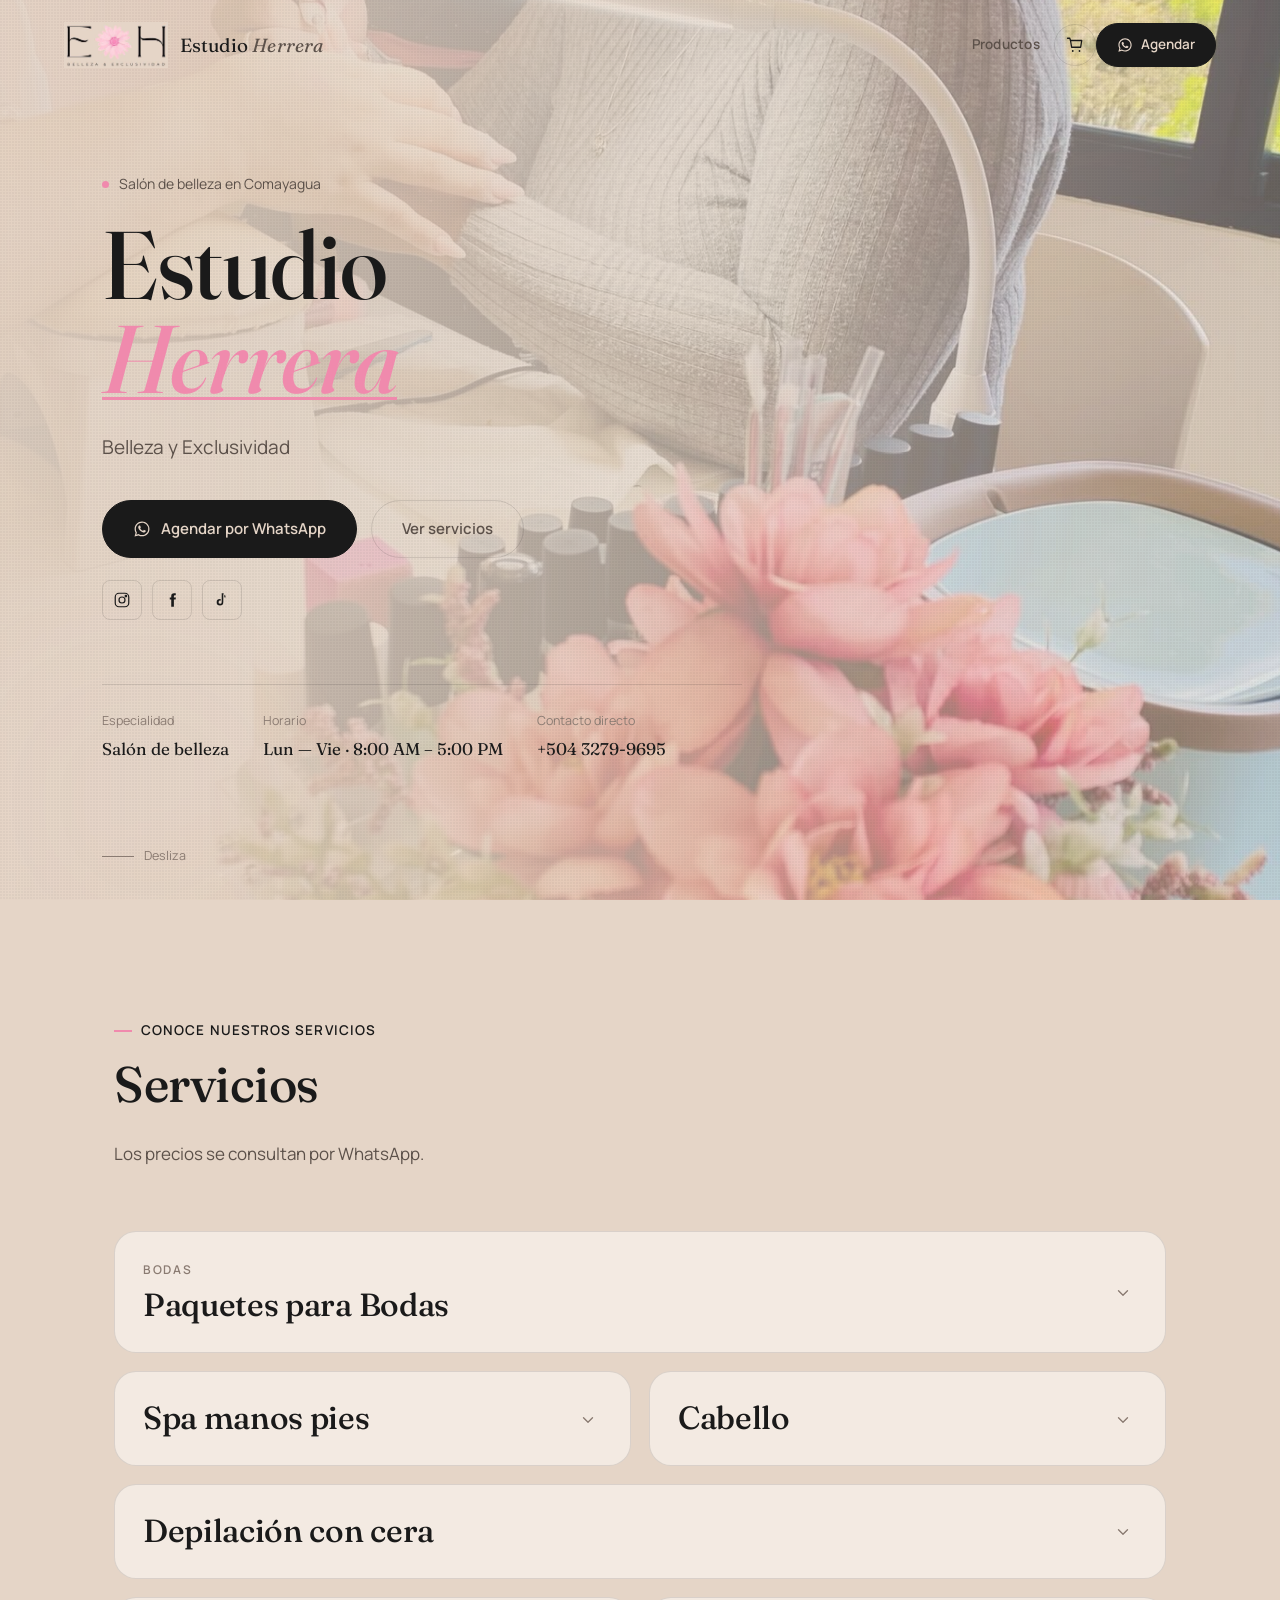
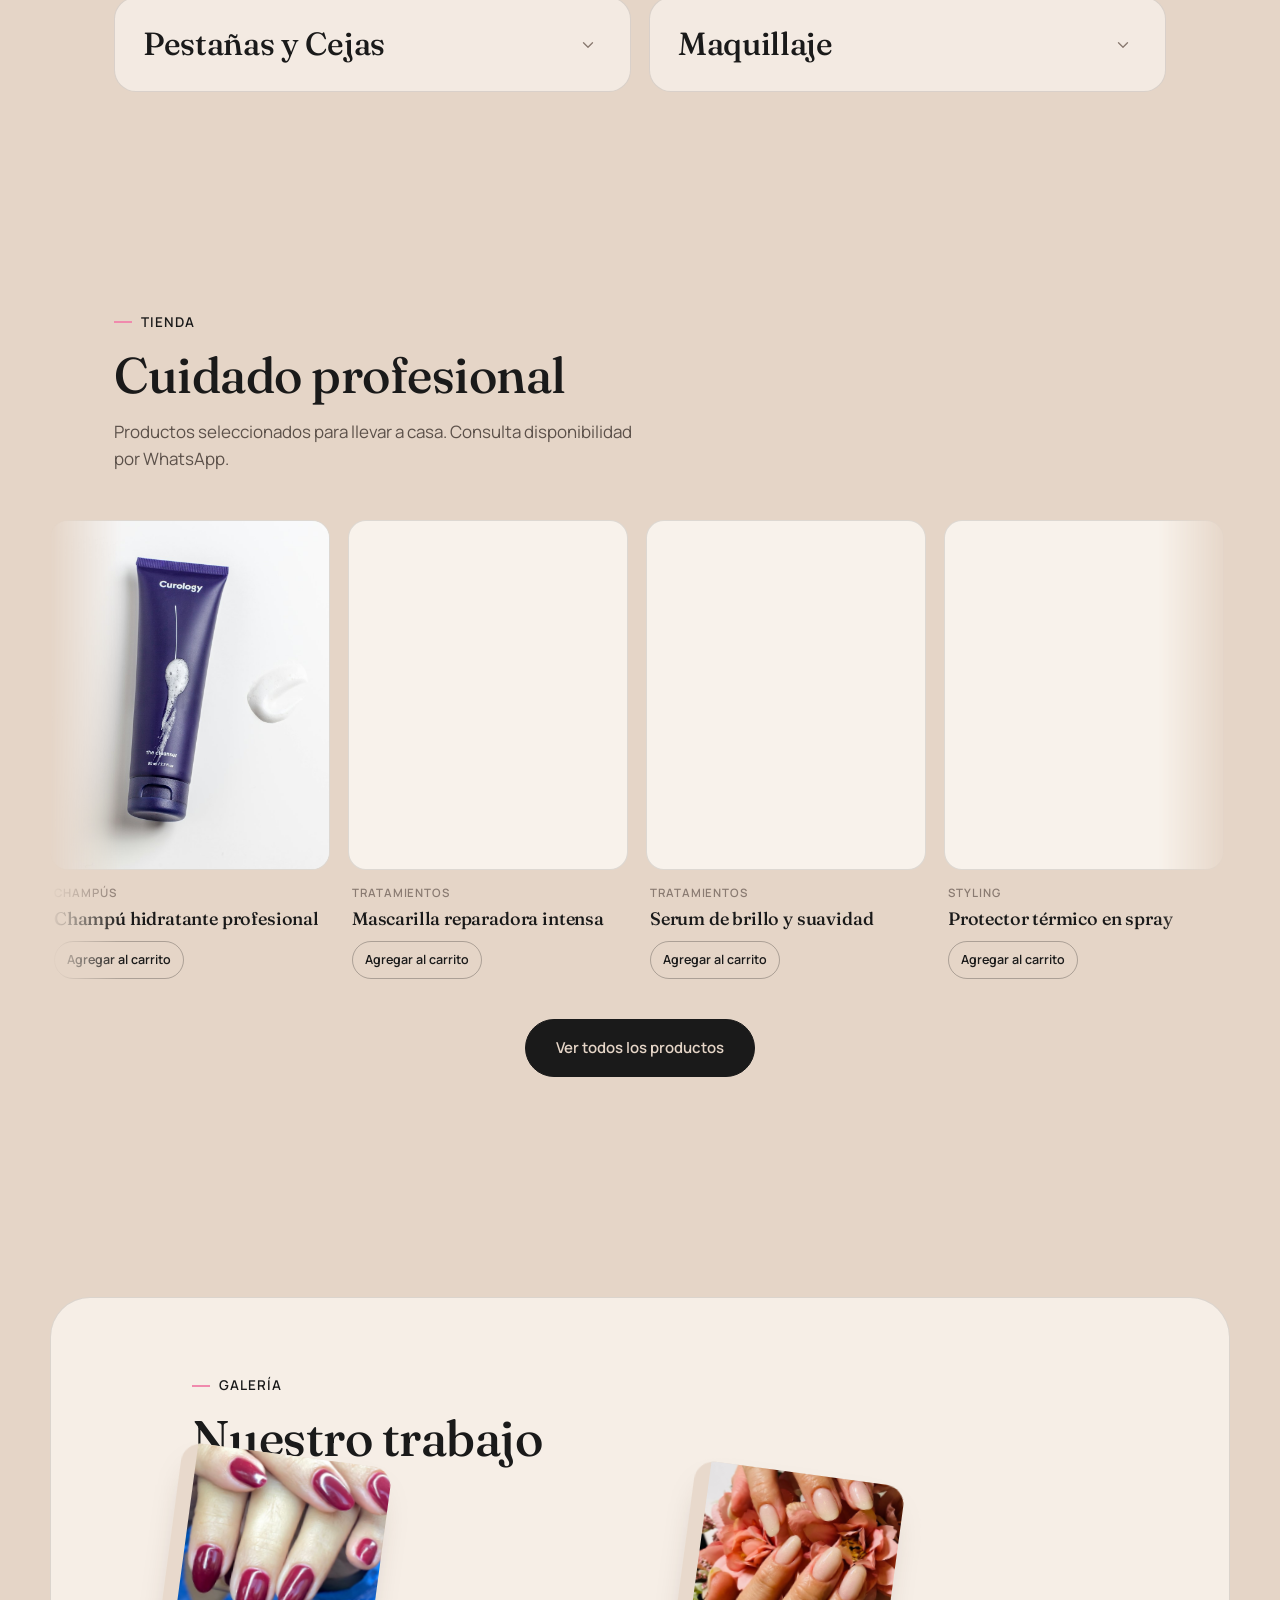
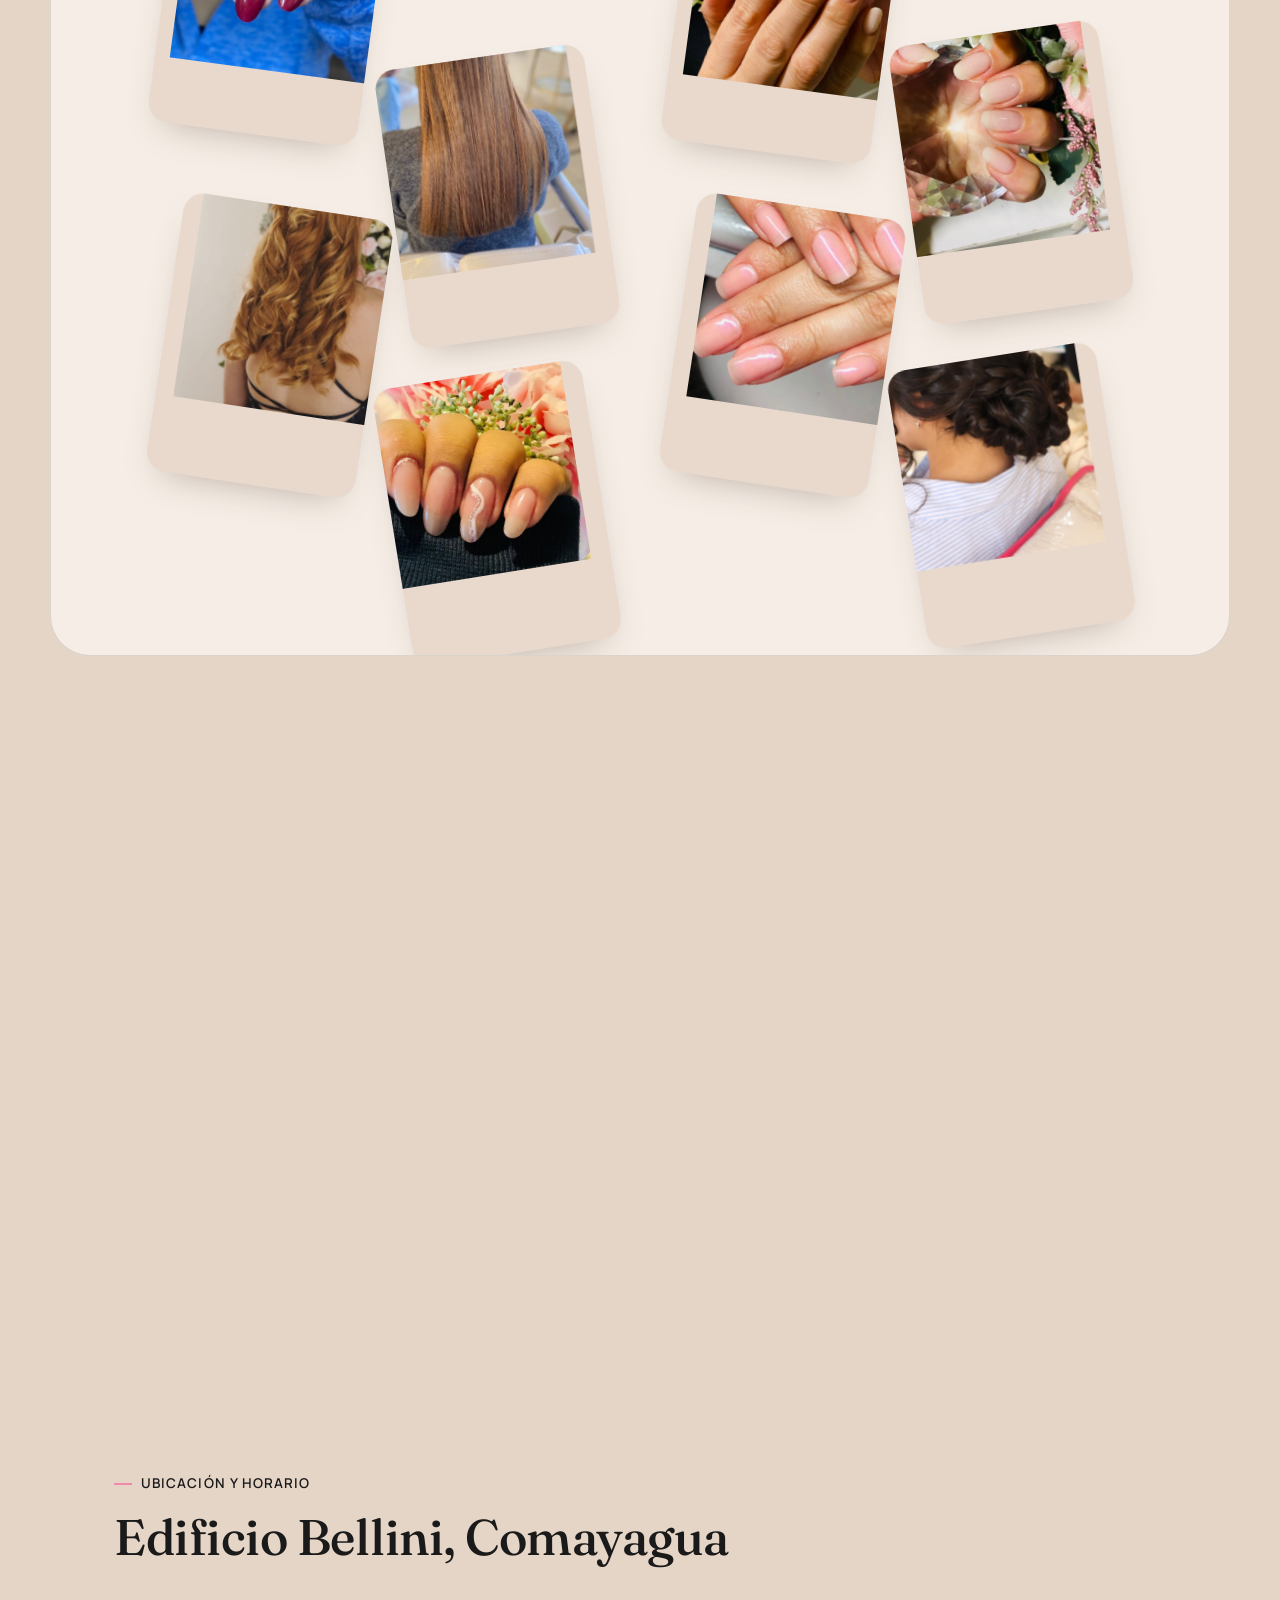
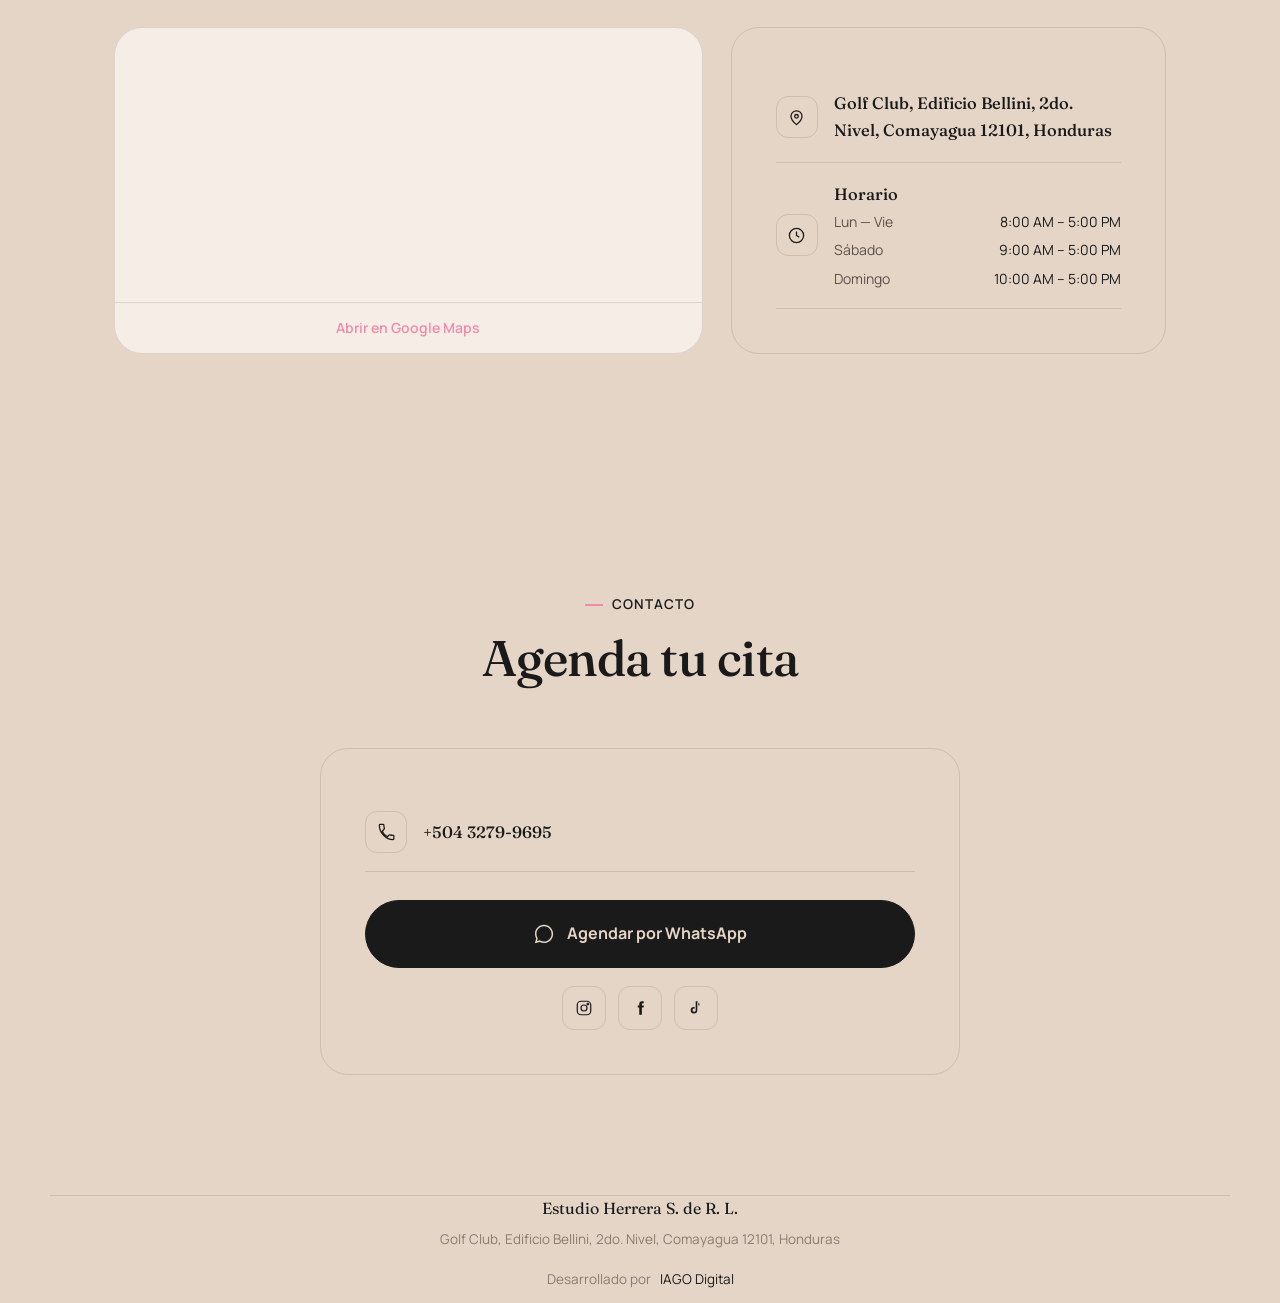
==== commit 60a07a64: "Add a demo retail products catalog with cart. Five generic salon products on the home marquee and pr" ====
--- a/index.html
+++ b/index.html
@@ -32,6 +32,9 @@
 
 <nav class="nav" id="nav">
   <a href="#top" class="nav-brand" id="nav-brand"><img class="nav-logo" id="nav-logo" alt="" hidden><span id="nav-name"></span></a>
+  <div class="nav-links">
+    <a href="productos.html" class="nav-link" id="nav-products">Productos</a>
+  </div>
   <a href="#" class="nav-cta" id="nav-whatsapp" target="_blank" rel="noopener">
     <svg viewBox="0 0 24 24" fill="currentColor" aria-hidden="true"><path d="M12.04 2C6.58 2 2.13 6.45 2.13 11.91c0 1.75.46 3.46 1.32 4.96L2.05 22l5.25-1.38a9.9 9.9 0 0 0 4.74 1.21h.01c5.46 0 9.9-4.45 9.9-9.91 0-2.65-1.03-5.13-2.9-7C17.18 3.03 14.7 2 12.04 2Zm0 18.14h-.01a8.2 8.2 0 0 1-4.19-1.15l-.3-.18-3.12.82.83-3.04-.2-.31a8.23 8.23 0 0 1-1.26-4.37c0-4.55 3.7-8.25 8.26-8.25 2.2 0 4.27.86 5.83 2.42a8.18 8.18 0 0 1 2.41 5.84c0 4.55-3.71 8.22-8.25 8.22Zm4.52-6.16c-.25-.12-1.47-.72-1.69-.81-.23-.08-.4-.12-.56.13-.17.25-.65.81-.79.97-.15.17-.29.19-.54.06-.25-.12-1.04-.38-1.99-1.22-.73-.66-1.23-1.46-1.37-1.71-.15-.25-.02-.38.11-.51.11-.11.25-.29.37-.44.12-.15.16-.25.24-.42.08-.17.04-.31-.02-.44-.06-.12-.56-1.34-.76-1.84-.2-.48-.4-.42-.56-.42h-.48c-.17 0-.44.06-.67.31-.23.25-.87.85-.87 2.08 0 1.22.89 2.4 1.02 2.57.12.17 1.75 2.67 4.24 3.75.59.26 1.06.41 1.42.52.6.19 1.14.16 1.57.1.48-.07 1.47-.6 1.68-1.18.21-.58.21-1.08.15-1.18-.06-.1-.23-.16-.48-.28Z"/></svg>
     <span id="nav-cta-label"></span>
@@ -101,6 +104,22 @@
       <p class="services-note" data-reveal style="--delay:.1s" id="services-note"></p>
     </div>
     <div class="service-cards" id="services-grid"></div>
+  </div>
+</section>
+
+<section id="productos">
+  <div class="wrap">
+    <div class="section-head products-head">
+      <div class="kicker" data-reveal id="products-eyebrow"></div>
+      <h2 data-reveal style="--delay:.05s" id="products-title"></h2>
+      <p data-reveal style="--delay:.1s" id="products-subtitle"></p>
+    </div>
+    <div class="products-marquee" id="products-marquee" data-reveal style="--delay:.12s">
+      <div class="products-marquee-track" data-marquee-track></div>
+    </div>
+    <div class="products-cta-wrap" data-reveal style="--delay:.16s">
+      <a href="productos.html" class="btn btn-primary" data-products-cta>Ver todos los productos</a>
+    </div>
   </div>
 </section>
 
@@ -214,10 +233,14 @@
 </div>
 
 <script src="config.js"></script>
+<script src="products.js"></script>
 <script>
 (function () {
   const c = CONFIG;
   const u = c.ui;
+  if (window.ProductsUI) {
+    ProductsUI.initCartUI();
+  }
   const waLink = `https://wa.me/${c.whatsappNumber}?text=${encodeURIComponent(c.whatsappDefaultMessage)}`;
 
   function esc(value) {
@@ -324,6 +347,8 @@
   }
 
   document.getElementById("nav-cta-label").textContent = u.navBook;
+  const navProducts = document.getElementById("nav-products");
+  if (navProducts) navProducts.textContent = u.navProducts || "Productos";
   document.getElementById("hero-eyebrow").textContent = c.heroEyebrow;
   document.getElementById("hero-sub").textContent = c.heroSub;
   document.getElementById("hero-cta").textContent = u.heroCta;
@@ -385,6 +410,18 @@
   document.getElementById("services-title").textContent = u.servicesTitle;
   const servicesNote = document.getElementById("services-note");
   if (servicesNote) servicesNote.textContent = u.servicesNote || "";
+  const productsEyebrow = document.getElementById("products-eyebrow");
+  const productsTitle = document.getElementById("products-title");
+  const productsSubtitle = document.getElementById("products-subtitle");
+  if (productsEyebrow) productsEyebrow.textContent = u.productsEyebrow || "Tienda";
+  if (productsTitle) productsTitle.textContent = u.productsTitle || "Productos";
+  if (productsSubtitle) productsSubtitle.textContent = u.productsSubtitle || "";
+  const productsCta = document.querySelector("[data-products-cta]");
+  if (productsCta) productsCta.textContent = u.productsViewAll || "Ver todos los productos";
+  if (window.ProductsUI) {
+    ProductsUI.initFeaturedMarquee(document.getElementById("products-marquee"));
+  }
+
   document.getElementById("gallery-eyebrow").textContent = u.galleryEyebrow;
   document.getElementById("gallery-title").textContent = u.galleryTitle;
   const testimonialsEyebrow = document.getElementById("testimonials-eyebrow");
--- a/styles.css
+++ b/styles.css
@@ -192,7 +192,7 @@
   width: 100%;
   height: 100%;
   object-fit: cover;
-  object-position: center 30%;
+  object-position: center 48%;
   transform: translateZ(0) scale(1.045);
   backface-visibility: hidden;
   opacity: 0.95;
@@ -1188,6 +1188,609 @@
 }
 footer a { color: var(--ink-soft); transition: color .25s var(--ease); }
 footer a:hover { color: var(--ink); }
+
+/* ---------- Products ---------- */
+.nav-links {
+  display: flex;
+  align-items: center;
+  gap: 18px;
+  flex: none;
+  margin-left: auto;
+  margin-right: 14px;
+}
+.nav-link {
+  font-size: 13.5px;
+  font-weight: 600;
+  color: var(--ink-soft);
+  letter-spacing: 0.02em;
+  transition: color .25s var(--ease);
+}
+.nav-link:hover,
+.nav-link[aria-current="page"] {
+  color: var(--ink);
+}
+body:has(.hero.has-hero-image) .nav:not(.scrolled) .nav-link {
+  color: var(--ink-soft);
+}
+body:has(.hero.has-hero-image) .nav:not(.scrolled) .nav-link:hover,
+body:has(.hero.has-hero-image) .nav:not(.scrolled) .nav-link[aria-current="page"] {
+  color: var(--ink);
+}
+
+#productos {
+  padding-top: 100px;
+  padding-bottom: 100px;
+}
+.products-head {
+  margin-bottom: 40px;
+}
+.products-marquee {
+  position: relative;
+  margin: 0 calc(-1 * clamp(20px, 5vw, 64px));
+  padding: 8px 0 28px;
+  --marquee-fade: clamp(28px, 6vw, 72px);
+  -webkit-mask-image: linear-gradient(
+    to right,
+    transparent 0,
+    #000 var(--marquee-fade),
+    #000 calc(100% - var(--marquee-fade)),
+    transparent 100%
+  );
+  mask-image: linear-gradient(
+    to right,
+    transparent 0,
+    #000 var(--marquee-fade),
+    #000 calc(100% - var(--marquee-fade)),
+    transparent 100%
+  );
+}
+.products-marquee-track {
+  display: flex;
+  gap: 18px;
+  width: max-content;
+  will-change: transform;
+  animation: product-marquee 48s linear infinite;
+}
+.products-marquee.is-paused .products-marquee-track {
+  animation-play-state: paused;
+}
+.products-marquee.is-reduced {
+  -webkit-mask-image: none;
+  mask-image: none;
+  overflow-x: auto;
+  overscroll-behavior-x: contain;
+  -webkit-overflow-scrolling: touch;
+  scroll-snap-type: x proximity;
+  padding-inline: clamp(20px, 5vw, 64px);
+  margin: 0;
+}
+.products-marquee.is-reduced .products-marquee-track {
+  animation: none;
+  padding-bottom: 4px;
+}
+.products-marquee.is-reduced .product-card {
+  scroll-snap-align: start;
+}
+.products-marquee .product-card-add {
+  pointer-events: auto;
+}
+.products-marquee-track .product-card {
+  cursor: default;
+}
+@keyframes product-marquee {
+  from { transform: translateX(0); }
+  to { transform: translateX(-50%); }
+}
+.products-cta-wrap {
+  display: flex;
+  justify-content: center;
+  margin-top: 12px;
+}
+
+.product-card {
+  display: flex;
+  flex-direction: column;
+  gap: 14px;
+  width: clamp(220px, 28vw, 280px);
+  flex: 0 0 clamp(220px, 28vw, 280px);
+  text-align: left;
+  padding: 0;
+  border: none;
+  background: transparent;
+  cursor: default;
+  color: inherit;
+  font: inherit;
+}
+button.product-card,
+.product-card.is-clickable {
+  cursor: pointer;
+  transition: transform .35s var(--ease);
+}
+button.product-card:hover,
+button.product-card:focus-visible,
+.product-card.is-clickable:hover,
+.product-card.is-clickable:focus-visible {
+  transform: translateY(-4px);
+  outline: none;
+}
+.product-media {
+  position: relative;
+  overflow: hidden;
+  aspect-ratio: 4 / 5;
+  width: 100%;
+  border-radius: 18px;
+  background: var(--gray-light);
+  border: 1px solid var(--line);
+}
+.product-media img {
+  position: absolute;
+  inset: 0;
+  width: 100%;
+  height: 100%;
+  object-fit: cover;
+  max-width: none;
+}
+.product-media img.is-cropped {
+  inset: auto;
+  right: auto;
+  bottom: auto;
+}
+.product-card-body {
+  display: flex;
+  flex-direction: column;
+  gap: 6px;
+  padding: 0 4px;
+}
+.product-tag {
+  font-size: 11.5px;
+  font-weight: 600;
+  letter-spacing: 0.08em;
+  text-transform: uppercase;
+  color: var(--ink-faint);
+}
+.product-name {
+  font-family: 'Fraunces', serif;
+  font-size: 18px;
+  font-weight: 500;
+  line-height: 1.25;
+  margin: 0;
+}
+.product-price {
+  font-size: 14px;
+  font-weight: 600;
+  color: var(--ink-soft);
+  margin: 0;
+}
+
+/* Catalog page */
+.page-catalog {
+  padding-top: 120px;
+  padding-bottom: 100px;
+  min-height: 70svh;
+}
+.catalog-toolbar {
+  display: flex;
+  flex-direction: column;
+  gap: 18px;
+  margin-bottom: 36px;
+}
+.catalog-chips {
+  display: flex;
+  flex-wrap: wrap;
+  gap: 8px;
+}
+.catalog-chip {
+  padding: 9px 16px;
+  border-radius: 100px;
+  border: 1.5px solid var(--line);
+  background: transparent;
+  font-size: 13px;
+  font-weight: 600;
+  color: var(--ink-soft);
+  transition: background .25s var(--ease), border-color .25s, color .25s, transform .25s var(--ease);
+}
+.catalog-chip:hover {
+  border-color: var(--line-strong);
+  color: var(--ink);
+  background: var(--accent-hover);
+}
+.catalog-chip.is-active {
+  border-color: var(--ink);
+  color: var(--ink);
+  background: var(--accent-hover);
+}
+.catalog-search {
+  width: min(100%, 360px);
+  padding: 12px 16px;
+  border-radius: 14px;
+  border: 1.5px solid var(--line);
+  background: var(--gray-light);
+  font: inherit;
+  color: var(--ink);
+  outline: none;
+  transition: border-color .25s var(--ease), background .25s;
+}
+.catalog-search:focus {
+  border-color: var(--ink);
+  background: var(--cream-2);
+}
+.catalog-grid {
+  display: grid;
+  grid-template-columns: repeat(4, minmax(0, 1fr));
+  gap: 28px 20px;
+}
+.catalog-grid .product-card {
+  width: auto;
+  flex: none;
+  max-width: none;
+}
+.catalog-empty {
+  margin-top: 24px;
+  color: var(--ink-soft);
+  font-size: 16px;
+}
+.catalog-back {
+  display: inline-flex;
+  align-items: center;
+  gap: 8px;
+  margin-bottom: 28px;
+  font-size: 14px;
+  font-weight: 600;
+  color: var(--ink-soft);
+  transition: color .25s;
+}
+.catalog-back:hover { color: var(--ink); }
+.catalog-back svg { width: 16px; height: 16px; }
+
+body.product-modal-open { overflow: hidden; }
+.product-modal {
+  position: fixed;
+  inset: 0;
+  z-index: 220;
+  display: grid;
+  place-items: center;
+  padding: 24px;
+}
+.product-modal[hidden] { display: none !important; }
+.product-modal-backdrop {
+  position: absolute;
+  inset: 0;
+  background: rgba(0,0,0,0.55);
+  border: none;
+  padding: 0;
+  cursor: pointer;
+}
+.product-modal-panel {
+  position: relative;
+  z-index: 1;
+  width: min(920px, 100%);
+  max-height: min(90svh, 860px);
+  overflow: auto;
+  background: var(--cream);
+  border-radius: 28px;
+  border: 1px solid var(--line);
+  box-shadow: var(--shadow-lg);
+  display: grid;
+  grid-template-columns: 1.05fr 0.95fr;
+  gap: 0;
+}
+.product-modal-close {
+  position: absolute;
+  top: 14px;
+  right: 14px;
+  z-index: 2;
+  width: 40px;
+  height: 40px;
+  border-radius: 50%;
+  border: 1px solid var(--line);
+  background: rgba(229,213,199,0.94);
+  display: grid;
+  place-items: center;
+  transition: background .25s, transform .25s var(--ease-snap);
+}
+.product-modal-close:hover {
+  background: var(--cream-2);
+  transform: scale(1.05);
+}
+.product-modal-close svg { width: 16px; height: 16px; }
+.product-modal-media {
+  position: relative;
+  overflow: hidden;
+  min-height: 280px;
+  background: var(--gray-light);
+  aspect-ratio: 4 / 5;
+}
+.product-modal-media img {
+  position: absolute;
+  inset: 0;
+  width: 100%;
+  height: 100%;
+  object-fit: cover;
+  max-width: none;
+}
+.product-modal-media img.is-cropped {
+  inset: auto;
+}
+.product-modal-copy {
+  padding: clamp(28px, 4vw, 40px);
+  display: flex;
+  flex-direction: column;
+  gap: 14px;
+  justify-content: center;
+}
+.product-modal-copy .product-tag { font-size: 12.5px; }
+.product-modal-copy h2 {
+  font-size: clamp(28px, 3.4vw, 36px);
+  line-height: 1.15;
+}
+.product-modal-copy .product-price {
+  font-size: 18px;
+  color: var(--ink);
+}
+.product-modal-copy .btn {
+  margin-top: 10px;
+  align-self: flex-start;
+}
+.product-modal-actions {
+  display: flex;
+  flex-wrap: wrap;
+  gap: 10px;
+  margin-top: 10px;
+}
+.product-modal-actions .btn {
+  margin-top: 0;
+}
+
+.page-catalog .nav {
+  background: rgba(229,213,199,0.94);
+  backdrop-filter: blur(16px) saturate(120%);
+  -webkit-backdrop-filter: blur(16px) saturate(120%);
+  box-shadow: 0 1px 0 var(--line);
+}
+
+/* ---------- Cart ---------- */
+.nav-cart {
+  position: relative;
+  display: inline-flex;
+  align-items: center;
+  justify-content: center;
+  width: 42px;
+  height: 42px;
+  border-radius: 50%;
+  border: 1.5px solid var(--line);
+  color: var(--ink);
+  background: transparent;
+  flex: none;
+  transition: transform .3s var(--ease-snap), background .25s, border-color .25s;
+}
+.nav-cart:hover {
+  transform: translateY(-2px);
+  background: var(--accent-hover);
+  border-color: var(--line-strong);
+}
+.nav-cart svg { width: 18px; height: 18px; }
+.nav-cart-count {
+  position: absolute;
+  top: -4px;
+  right: -4px;
+  min-width: 18px;
+  height: 18px;
+  padding: 0 5px;
+  border-radius: 100px;
+  background: var(--ink);
+  color: var(--accent-inv);
+  font-size: 10px;
+  font-weight: 700;
+  display: grid;
+  place-items: center;
+  line-height: 1;
+}
+.nav-cart-count:empty,
+.nav-cart-count[hidden] { display: none; }
+body:has(.hero.has-hero-image) .nav:not(.scrolled) .nav-cart {
+  color: var(--ink);
+  border-color: var(--line);
+}
+body:has(.hero.has-hero-image) .nav:not(.scrolled) .nav-cart:hover {
+  background: var(--accent-hover);
+  border-color: var(--line-strong);
+}
+body:has(.hero.has-hero-image) .nav:not(.scrolled) .nav-cart-count {
+  background: var(--ink);
+  color: var(--cream);
+}
+
+body.cart-open { overflow: hidden; }
+.cart-drawer {
+  position: fixed;
+  inset: 0;
+  z-index: 230;
+  display: grid;
+  justify-items: end;
+}
+.cart-drawer[hidden] { display: none !important; }
+.cart-drawer-backdrop {
+  position: absolute;
+  inset: 0;
+  background: rgba(0,0,0,0.45);
+  border: none;
+  padding: 0;
+  cursor: pointer;
+}
+.cart-drawer-panel {
+  position: relative;
+  z-index: 1;
+  width: min(420px, 100%);
+  height: 100%;
+  background: var(--cream);
+  border-left: 1px solid var(--line);
+  box-shadow: var(--shadow-lg);
+  display: flex;
+  flex-direction: column;
+  padding: 22px 20px 20px;
+  animation: cart-slide-in .35s var(--ease);
+}
+@keyframes cart-slide-in {
+  from { transform: translateX(18px); opacity: .6; }
+  to { transform: translateX(0); opacity: 1; }
+}
+.cart-drawer-head {
+  display: flex;
+  align-items: center;
+  justify-content: space-between;
+  gap: 12px;
+  margin-bottom: 18px;
+}
+.cart-drawer-head h2 {
+  font-size: 28px;
+  margin: 0;
+}
+.cart-drawer-close {
+  width: 40px;
+  height: 40px;
+  border-radius: 50%;
+  border: 1px solid var(--line);
+  display: grid;
+  place-items: center;
+  transition: background .25s, transform .25s var(--ease-snap);
+}
+.cart-drawer-close:hover {
+  background: var(--cream-2);
+  transform: scale(1.05);
+}
+.cart-drawer-close svg { width: 16px; height: 16px; }
+.cart-drawer-body {
+  flex: 1;
+  overflow: auto;
+  display: flex;
+  flex-direction: column;
+  gap: 14px;
+  padding-right: 2px;
+}
+.cart-empty {
+  color: var(--ink-soft);
+  font-size: 15px;
+  margin: 24px 0;
+}
+.cart-line {
+  display: grid;
+  grid-template-columns: 72px 1fr;
+  gap: 12px;
+  align-items: center;
+  padding-bottom: 14px;
+  border-bottom: 1px solid var(--line);
+}
+.cart-line-media {
+  position: relative;
+  overflow: hidden;
+  aspect-ratio: 1;
+  border-radius: 12px;
+  border: 1px solid var(--line);
+  background: var(--gray-light);
+}
+.cart-line-media img {
+  position: absolute;
+  inset: 0;
+  width: 100%;
+  height: 100%;
+  object-fit: cover;
+  max-width: none;
+}
+.cart-line-media img.is-cropped { inset: auto; }
+.cart-line-info { min-width: 0; }
+.cart-line-name {
+  font-family: 'Fraunces', serif;
+  font-size: 16px;
+  line-height: 1.25;
+  margin: 0 0 4px;
+}
+.cart-line-cat {
+  font-size: 11px;
+  font-weight: 600;
+  letter-spacing: 0.08em;
+  text-transform: uppercase;
+  color: var(--ink-faint);
+  margin: 0 0 10px;
+}
+.cart-line-controls {
+  display: flex;
+  align-items: center;
+  gap: 8px;
+}
+.cart-qty-btn {
+  width: 30px;
+  height: 30px;
+  border-radius: 50%;
+  border: 1.5px solid var(--line-strong);
+  display: grid;
+  place-items: center;
+  font-size: 16px;
+  line-height: 1;
+  transition: background .2s, border-color .2s;
+}
+.cart-qty-btn:hover {
+  background: var(--accent-hover);
+  border-color: var(--ink);
+}
+.cart-qty {
+  min-width: 1.5ch;
+  text-align: center;
+  font-weight: 600;
+  font-size: 14px;
+}
+.cart-line-remove {
+  margin-left: auto;
+  font-size: 12.5px;
+  font-weight: 600;
+  color: var(--ink-faint);
+  text-decoration: underline;
+  text-underline-offset: 2px;
+}
+.cart-line-remove:hover { color: var(--ink); }
+.cart-drawer-foot {
+  display: flex;
+  flex-direction: column;
+  gap: 10px;
+  padding-top: 16px;
+  border-top: 1px solid var(--line);
+  margin-top: 8px;
+}
+.cart-drawer-foot .btn {
+  width: 100%;
+  justify-content: center;
+}
+.cart-clear {
+  font-size: 13px;
+  font-weight: 600;
+  color: var(--ink-soft);
+  text-align: center;
+}
+.cart-clear:hover { color: var(--ink); }
+.product-card-actions {
+  display: flex;
+  gap: 8px;
+  margin-top: 4px;
+}
+.product-card-add {
+  font-size: 12.5px;
+  font-weight: 600;
+  padding: 8px 12px;
+  border-radius: 100px;
+  border: 1.5px solid var(--line-strong);
+  color: var(--ink);
+  background: transparent;
+  transition: background .25s, border-color .25s, transform .25s var(--ease-snap);
+}
+.product-card-add:hover {
+  background: var(--accent-hover);
+  border-color: var(--ink);
+  transform: translateY(-1px);
+}
+.product-card-add.is-added {
+  border-color: var(--ink);
+  background: var(--accent-hover);
+}
+
 
 /* ---------- Responsive ---------- */
 @media (max-width: 980px) {
@@ -1204,7 +1807,7 @@
       88px;
     max-width: 100%;
   }
-  .hero-img { object-position: center 22%; }
+  .hero-img { object-position: center 40%; }
   .hero-field, .hero-grain { display: none; }
   .about-grid { grid-template-columns: 1fr; gap: 44px; }
   .gallery-grid { grid-template-columns: 1fr 1fr; }
@@ -1212,12 +1815,16 @@
   .service-cards, .service-groups, .location-grid, .contact-grid { grid-template-columns: 1fr; gap: 18px; }
   .service-card.is-wide { grid-column: auto; }
   .hero-meta { gap: 24px; }
+  .catalog-grid { grid-template-columns: repeat(3, minmax(0, 1fr)); }
+  .product-modal-panel { grid-template-columns: 1fr; max-height: min(92svh, 900px); }
+  .product-modal-media { aspect-ratio: 1 / 1; max-height: 42svh; }
 }
 @media (max-width: 620px) {
   .nav-cta span { display: none; }
   .nav-cta { padding: 12px; }
   .nav-logo { height: 36px; }
   .nav-brand { font-size: 16px; gap: 8px; }
+  .nav-links { margin-right: 10px; gap: 12px; }
   .hero-inner { padding-inline: clamp(24px, 6vw, 32px); }
   .hero h1 { max-width: 14ch; }
   .scroll-cue { left: clamp(24px, 6vw, 32px); }
@@ -1230,4 +1837,10 @@
   .contact-card { padding: 28px; }
   .testimonials-grid { grid-template-columns: 1fr; }
   .lightbox-nav, .lightbox-close { width: 40px; height: 40px; }
-}
+  .catalog-grid { grid-template-columns: repeat(2, minmax(0, 1fr)); gap: 20px 12px; }
+  .product-name { font-size: 16px; }
+  .products-marquee-track { gap: 14px; }
+}
+@media (prefers-reduced-motion: reduce) {
+  .products-marquee-track { animation: none !important; }
+}
